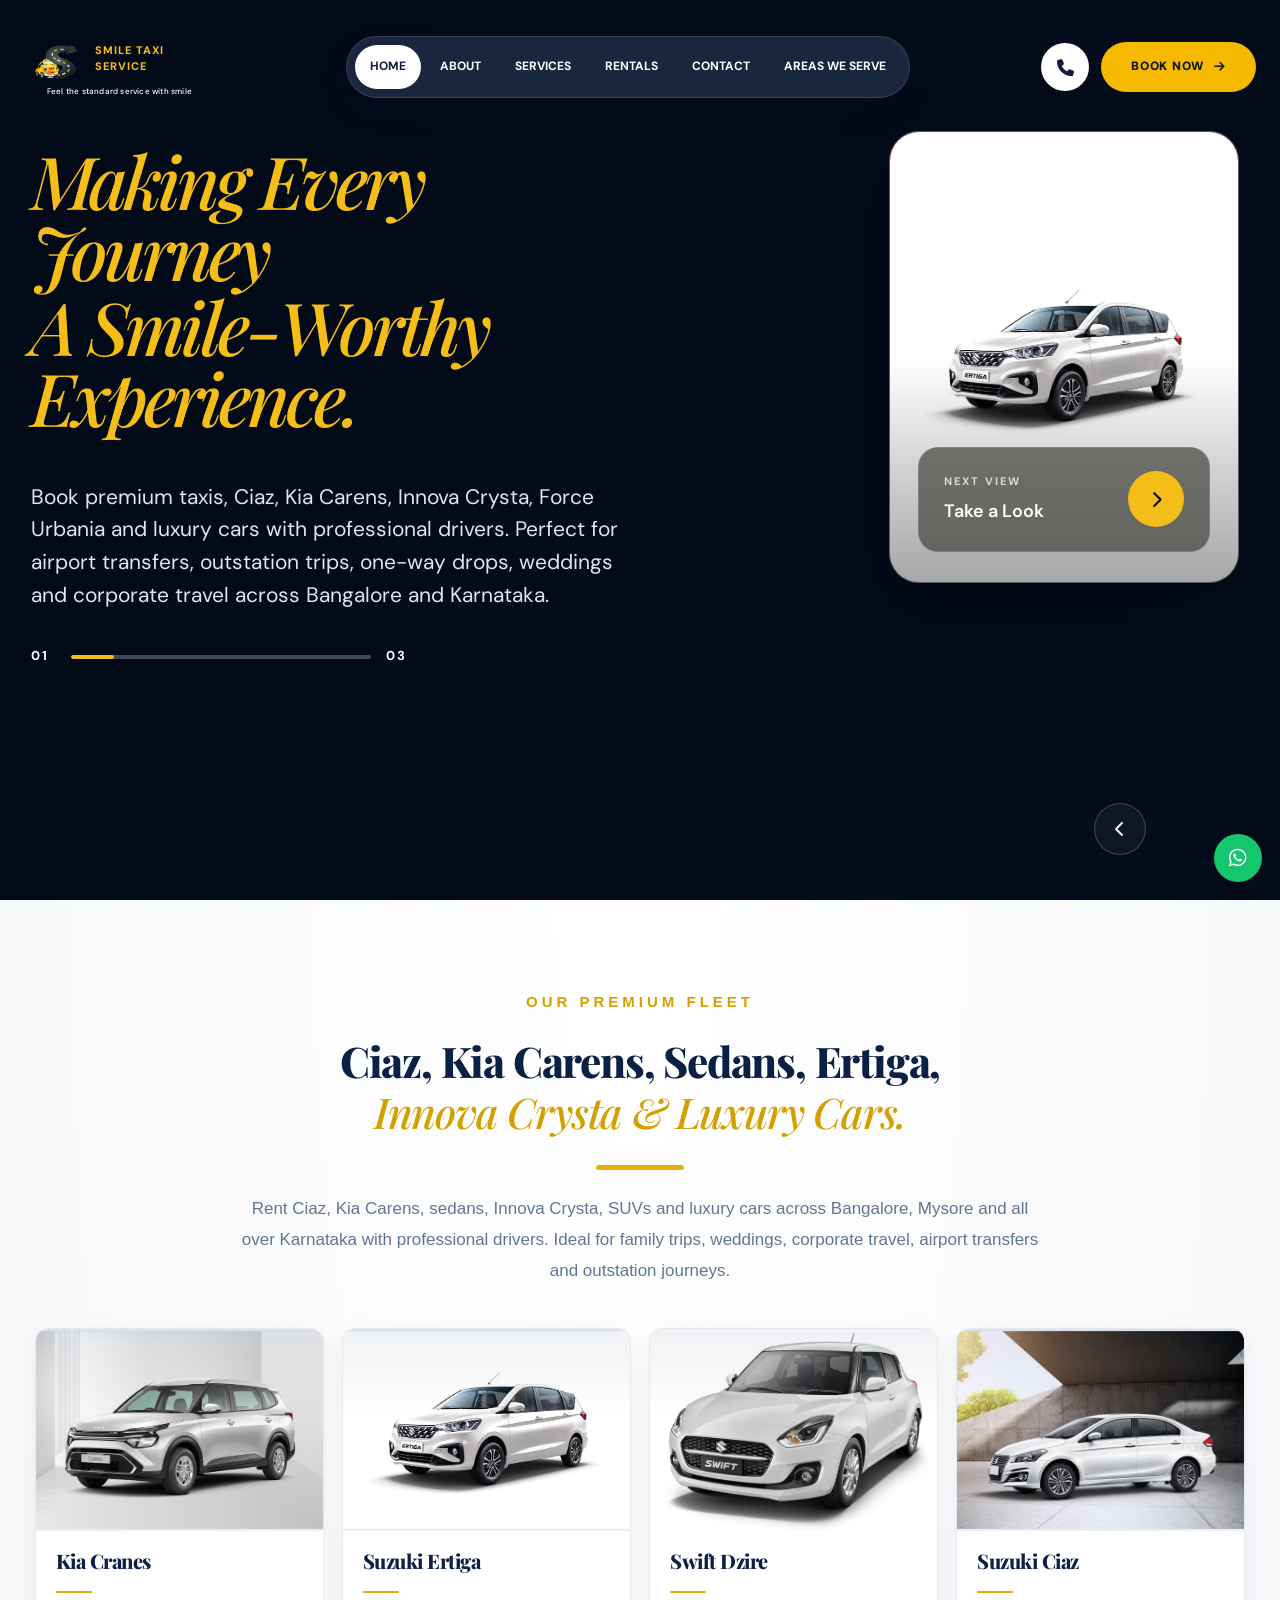
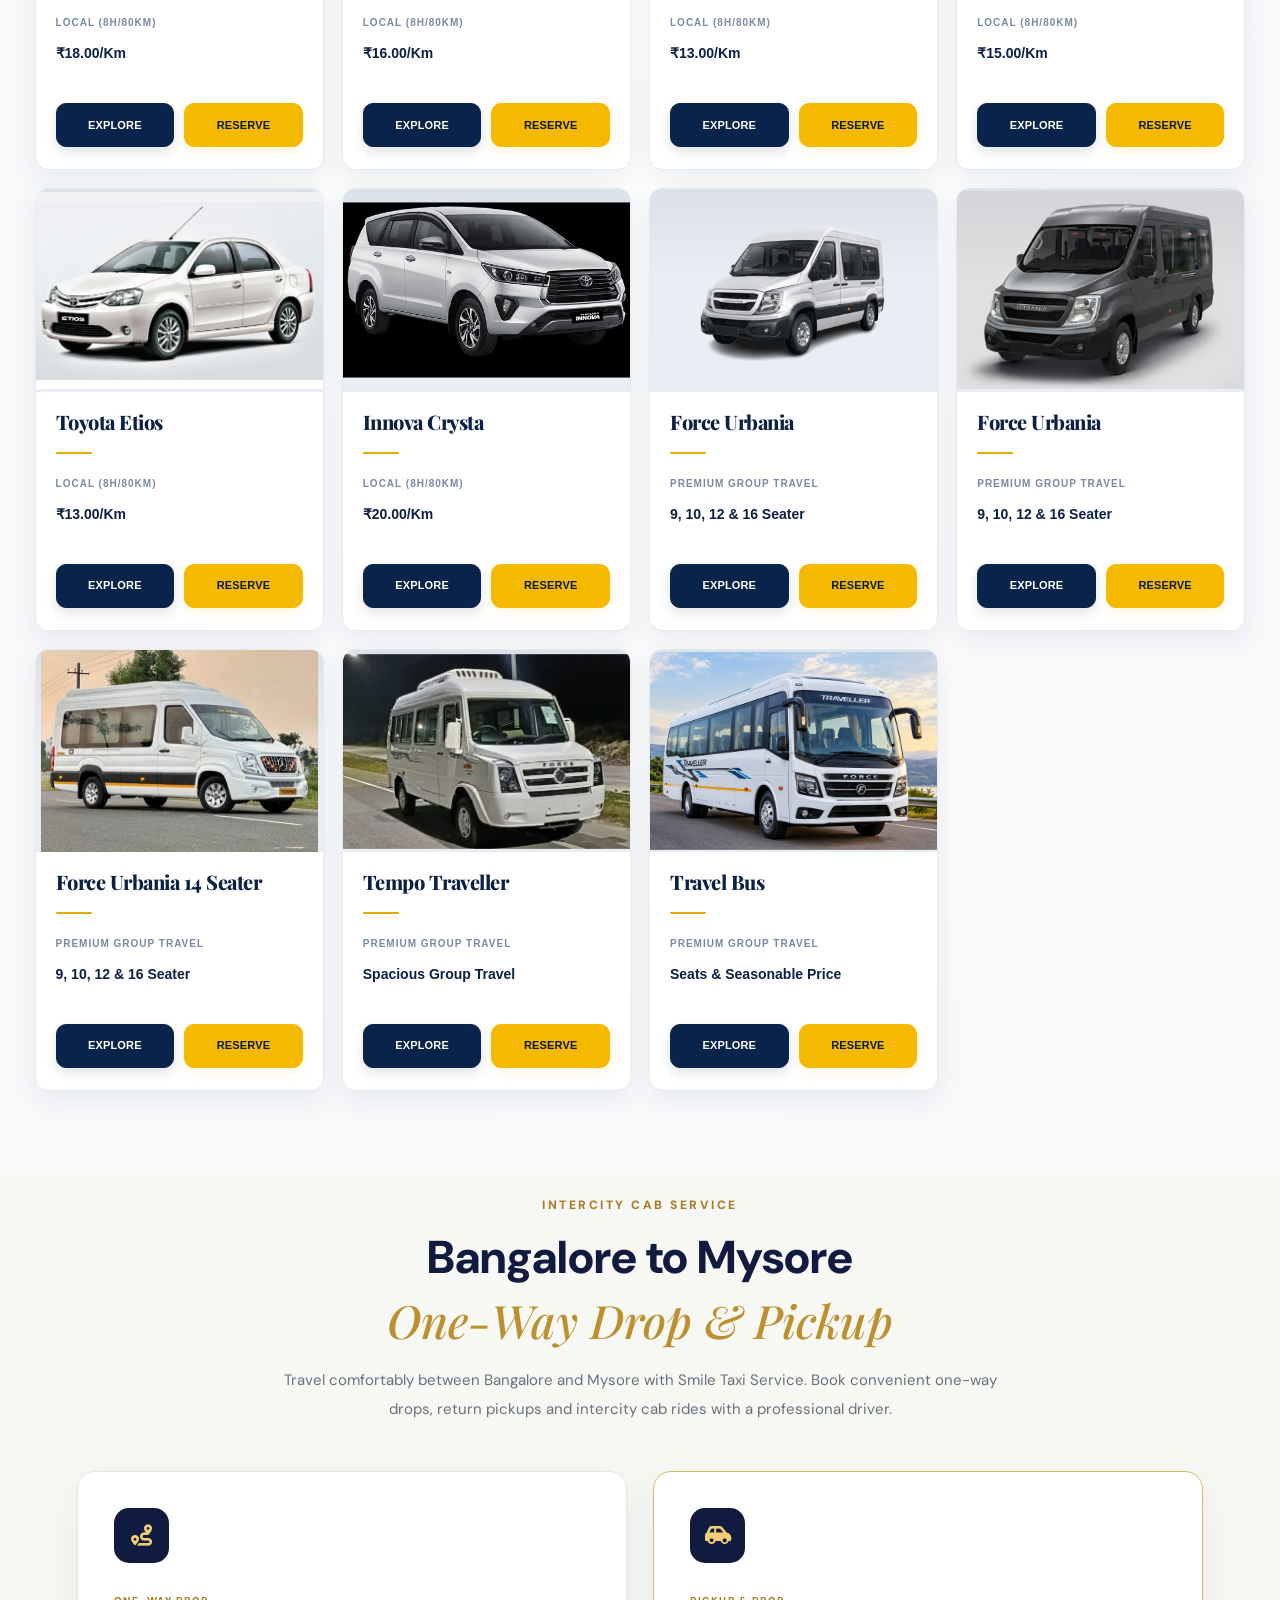
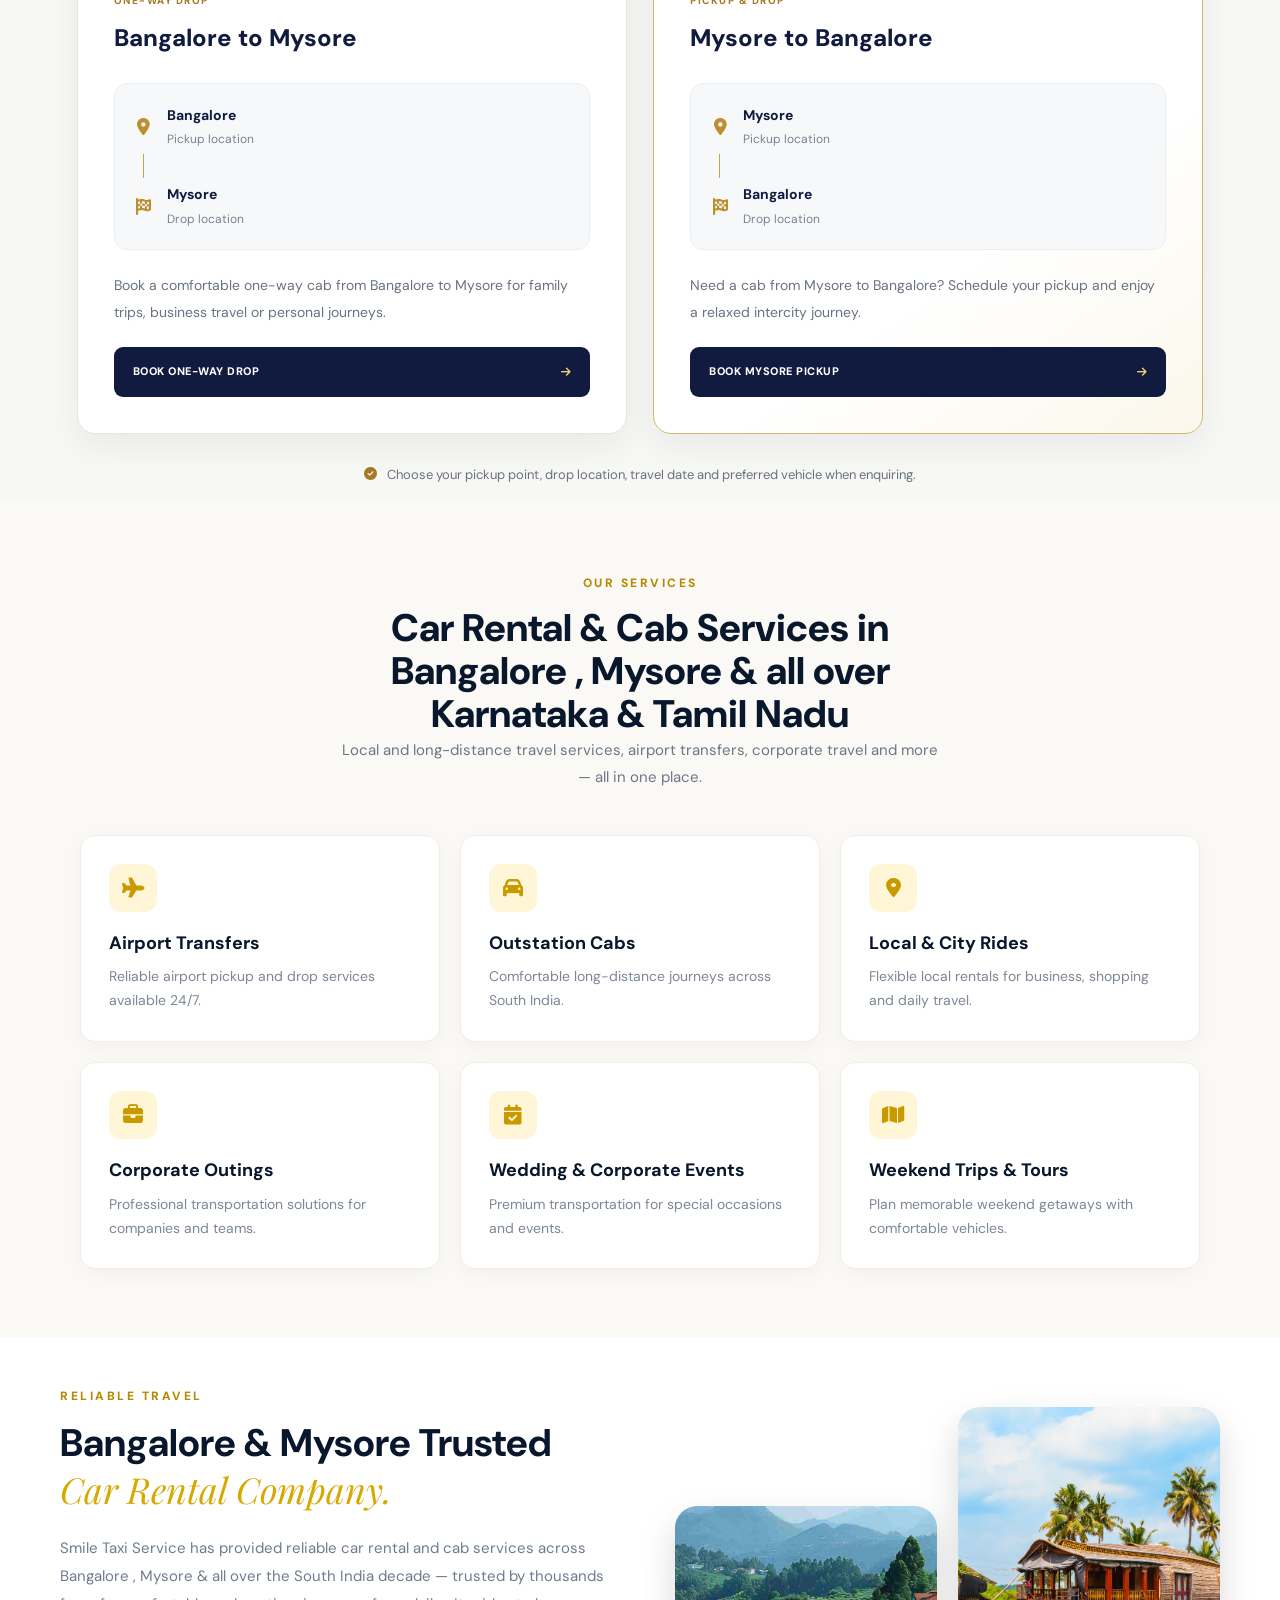
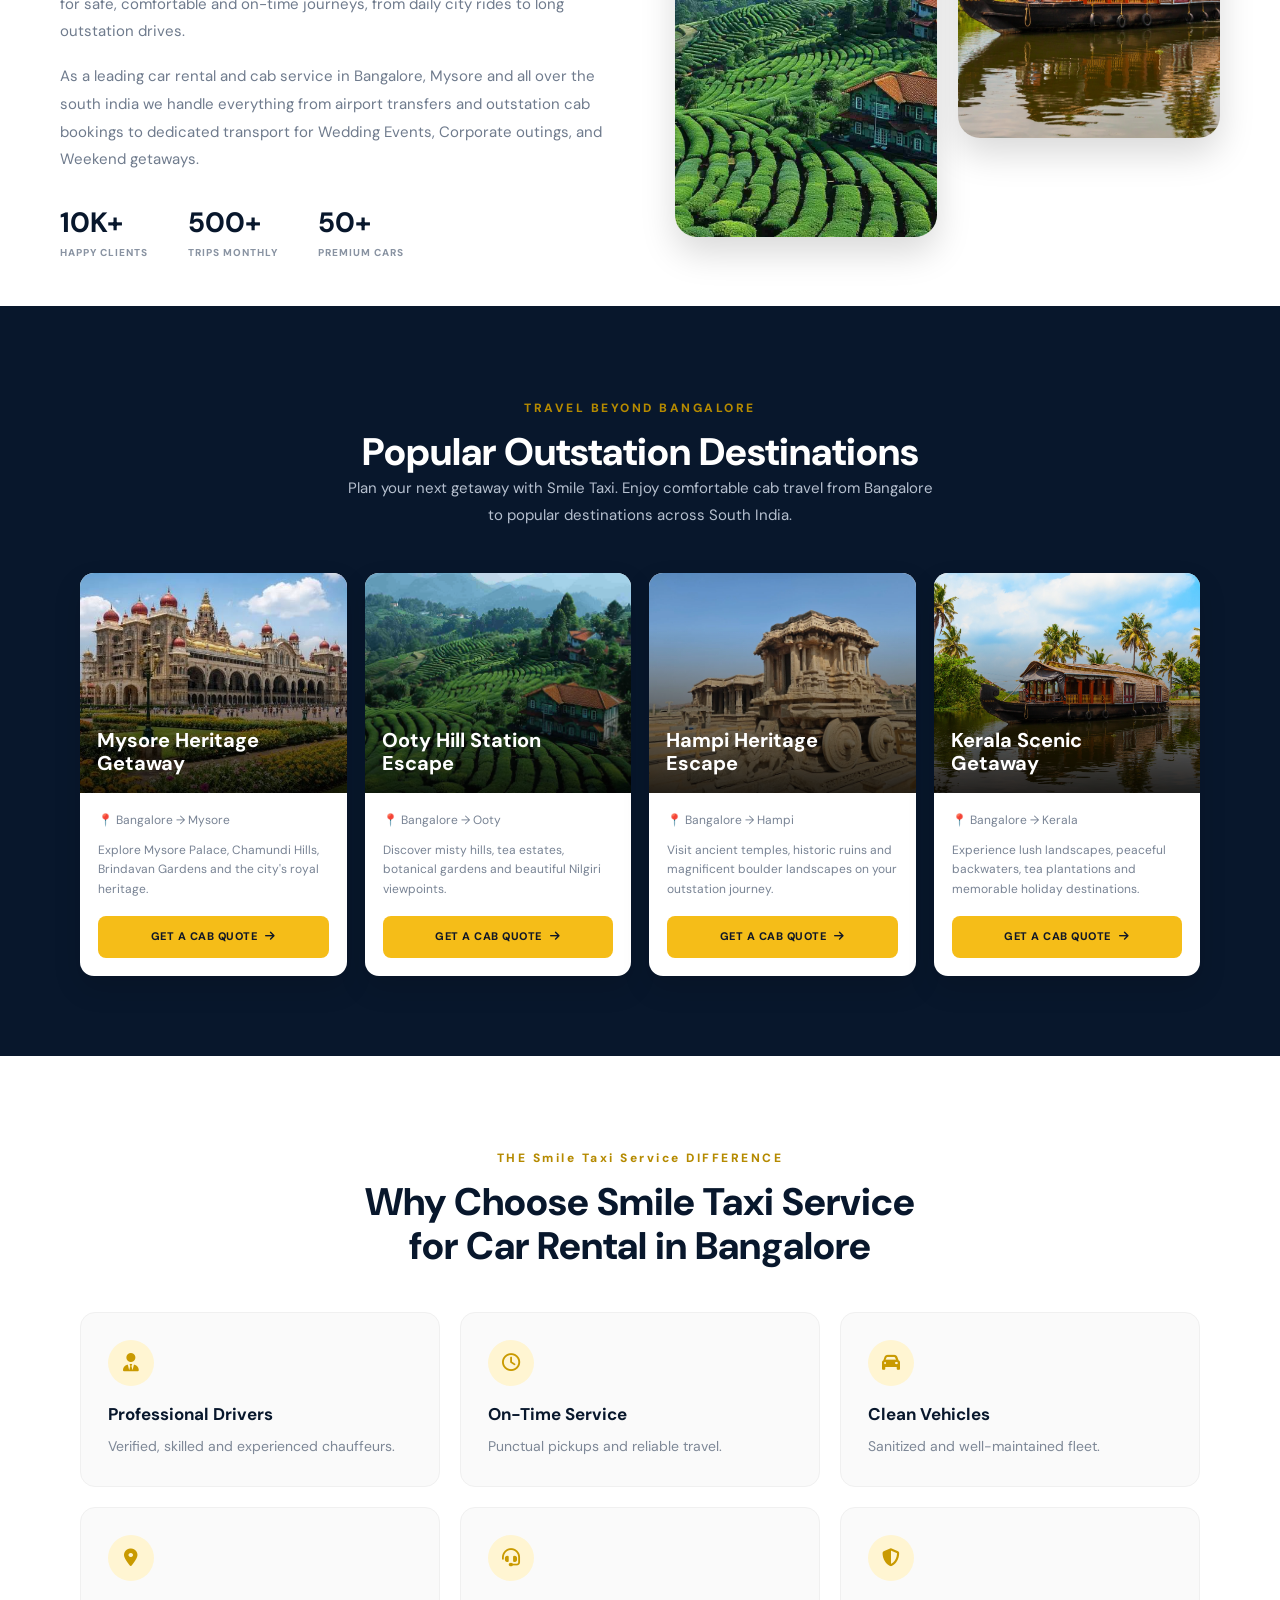
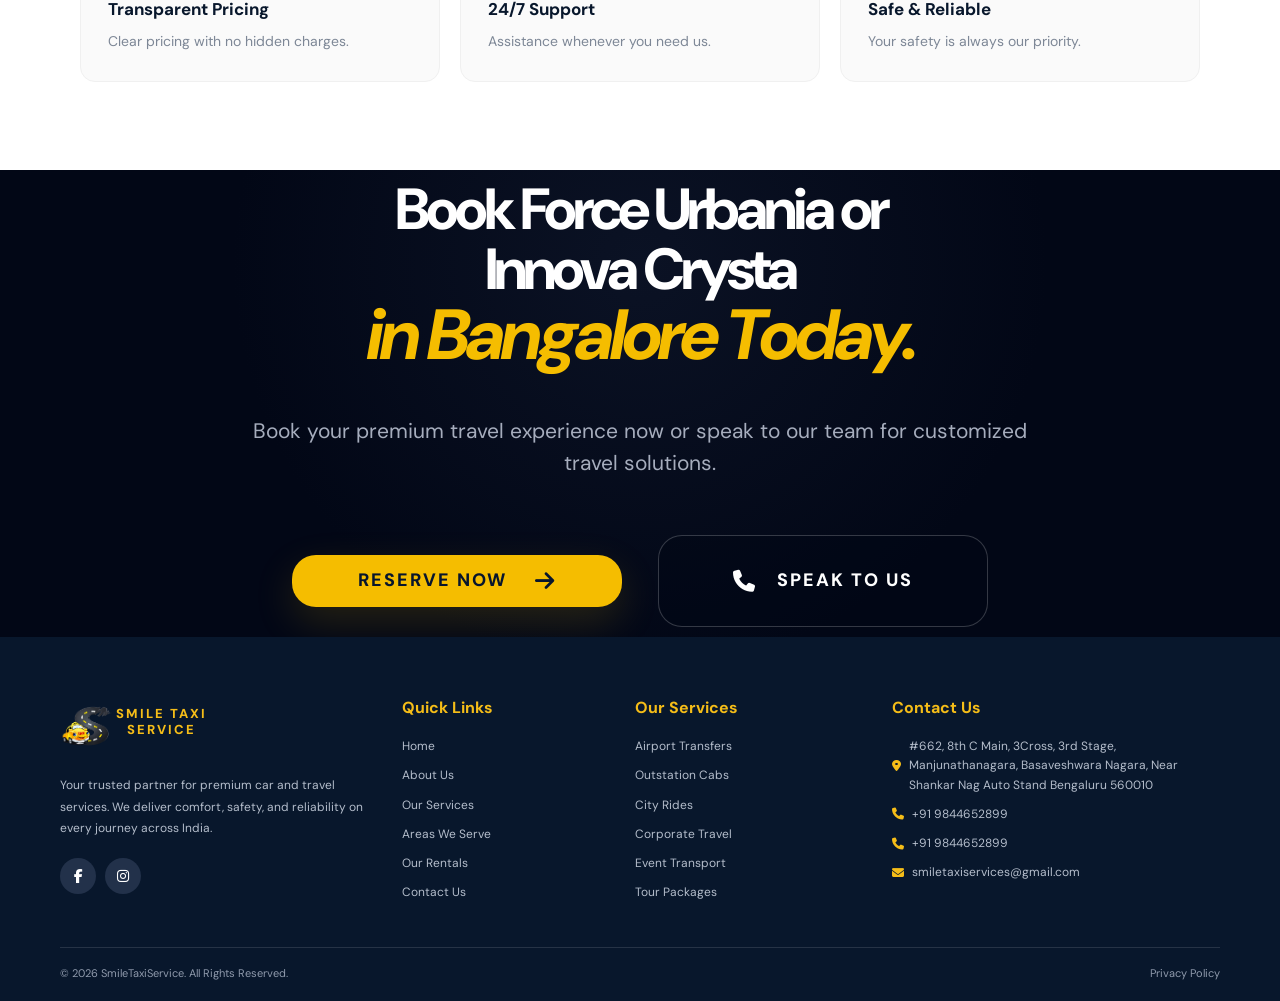
==== index.html @ da71f1cc "updated" ====
<!DOCTYPE html>
<html lang="en">

<head>

    <meta charset="UTF-8">

    <meta name="viewport" content="width=device-width, initial-scale=1.0">

    <title>Smile Taxi Service | Premium Car Rental in Bangalore</title>

    <!-- CSS -->
    <link rel="stylesheet" href="./style.css">
<link rel="stylesheet" href="./header.css">
<link rel="stylesheet" href="./responsive.css">


    <!-- Google Fonts -->
    <link rel="preconnect" href="https://fonts.googleapis.com">
    <link rel="preconnect" href="https://fonts.gstatic.com" crossorigin>

    <link
        href="https://fonts.googleapis.com/css2?family=DM+Sans:wght@400;500;600;700;800&family=Playfair+Display:ital,wght@500;600&display=swap"
        rel="stylesheet">

    <!-- Font Awesome -->
    <link
        rel="stylesheet"
        href="https://cdnjs.cloudflare.com/ajax/libs/font-awesome/6.6.0/css/all.min.css">

</head>


<body>

<div id="siteHeader"></div>

<script src="./header.js"></script>


<!-- ================= HERO ================= -->

<section class="st-hero">
<div class="st-hero-video">

    <!-- Desktop video -->
    <video class="st-video-desktop"
           autoplay muted loop playsinline preload="metadata">
        <source src="assets/video.mp4"
                type="video/mp4">
    </video>

    <!-- Mobile vertical video (9:16) -->
    <video class="st-video-mobile"
           autoplay muted loop playsinline preload="metadata">
        <source src="assets/video1.mp4"
                type="video/mp4">
    </video>

</div>

  <!-- DARK OVERLAY -->
  <div class="st-overlay"></div>


  <!-- HERO TEXT -->
  <div class="st-hero-content">

   <h1 class="st-title">
    Making Every Journey<br>
    <span>A Smile-Worthy Experience.</span>
</h1>

    <p class="st-description">
   Book premium taxis, Ciaz, Kia Carens, Innova Crysta, Force Urbania and luxury cars with professional drivers. Perfect for airport transfers, outstation trips, one-way drops, weddings and corporate travel across Bangalore and Karnataka.
    </p>


    <!-- SLIDE COUNTER -->
    <div class="st-slider-info">

      <span class="st-current">01</span>

      <div class="st-progress">
        <span></span>
      </div>

      <span class="st-total">03</span>

    </div>

  </div>


  <!-- RIGHT PREVIEW CARD -->
 <!-- RIGHT PREVIEW CARD -->
<div class="st-preview">

    <div class="st-preview-image">
        <img
            class="st-preview-img"
            src="assets/images/urbania-16.jpg"
            alt="Smile Taxi">
    </div>

    <div class="st-preview-info">

        <div>
            <small>NEXT VIEW</small>
            <strong>Take a Look</strong>
        </div>

        <button class="st-next" type="button">
            <i class="fa-solid fa-chevron-right"></i>
        </button>

    </div>

</div>

<!-- PREVIOUS BUTTON -->
<button class="st-prev" type="button">
    <i class="fa-solid fa-chevron-left"></i>
</button>



</section>


<section class="fleet-section" id="fleet">


<div class="fleet-heading">

    <span class="fleet-label">OUR PREMIUM FLEET</span>

    <h2>
        Ciaz, Kia Carens, Sedans, Ertiga,
        <br>
        <em>Innova Crysta &amp; Luxury Cars.</em>
    </h2>

    <div class="fleet-line"></div>

    <p>
        Rent Ciaz, Kia Carens, sedans, Innova Crysta, SUVs and
        luxury cars across Bangalore, Mysore and all over Karnataka
        with professional drivers. Ideal for family trips, weddings, 
        corporate travel, airport transfers and outstation journeys.
    </p>

</div>



    <div class="fleet-grid">

        <!-- CARD 1 -->
        <div class="fleet-card">

            <div class="fleet-image">

                <img
                    src="assets/images/KiaCarens.jpg"
                    class="fleet-bg"
                    alt="Urbania 10 Seater">

                <div class="fleet-dark"></div>

            

                <div class="fleet-white-fade"></div>

               

            </div>


            <div class="fleet-content">

                <h3>Kia Cranes</h3>

                <div class="fleet-divider"></div>

                <span class="local-text">
                    LOCAL (8H/80KM)
                </span>

                <strong class="fleet-price">
                    ₹18.00/Km
                </strong>

                <div class="fleet-buttons">

                    <a href="rentals.html" class="explore-btn">
                        EXPLORE
                    </a>

                    <a href="./enquiry.html" class="reserve-btn">
                        RESERVE
                    </a>

                </div>

            </div>

        </div>


        <!-- CARD 2 -->
        <div class="fleet-card">

            <div class="fleet-image">

                <img
                    src="assets/images/suzukiErtiga.jpg"
                    class="fleet-bg"
                    alt="Urbania 10 Seater">

                <div class="fleet-dark"></div>

                

                <div class="fleet-white-fade"></div>

               

            </div>

            


            <div class="fleet-content">

                <h3>Suzuki Ertiga</h3>

                <div class="fleet-divider"></div>

                <span class="local-text">
                    LOCAL (8H/80KM)
                </span>

                <strong class="fleet-price">
                    ₹16.00/Km
                </strong>

                <div class="fleet-buttons">

                    <a href="rentals.html" class="explore-btn">
                        EXPLORE
                    </a>

                    <a href="./enquiry.html" class="reserve-btn">
                        RESERVE
                    </a>

                </div>

            </div>

        </div>


        <!-- CARD 3 -->
        <div class="fleet-card">

            <div class="fleet-image">

                <img
                    src="assets/images/swift-dzire.jpg"
                    class="fleet-bg"
                    alt="Urbania 12 Seater">

                <div class="fleet-dark"></div>


                <div class="fleet-white-fade"></div>

              

            </div>


            <div class="fleet-content">

                <h3>Swift Dzire</h3>

                <div class="fleet-divider"></div>

                <span class="local-text">
                    LOCAL (8H/80KM)
                </span>

                <strong class="fleet-price">
                    ₹13.00/Km
                </strong>

                <div class="fleet-buttons">

                    <a href="rentals.html" class="explore-btn">
                        EXPLORE
                    </a>

                    <a href="./enquiry.html" class="reserve-btn">
                        RESERVE
                    </a>

                </div>

            </div>

        </div>

 <!-- CARD 2 -->
        <div class="fleet-card">

            <div class="fleet-image">

                <img
                    src="assets/images/Suzukiciaz.jpg"
                    class="fleet-bg"
                    alt="Urbania 10 Seater">

                <div class="fleet-dark"></div>

                <div class="fleet-white-fade"></div>

               

            </div>


            <div class="fleet-content">

                <h3>Suzuki Ciaz</h3>

                <div class="fleet-divider"></div>

                <span class="local-text">
                    LOCAL (8H/80KM)
                </span>

                <strong class="fleet-price">
                    ₹15.00/Km
                </strong>

                <div class="fleet-buttons">

                    <a href="rentals.html" class="explore-btn">
                        EXPLORE
                    </a>

                    <a href="./enquiry.html" class="reserve-btn">
                        RESERVE
                    </a>

                </div>

            </div>

        </div>

         <!-- CARD 2 -->
        <div class="fleet-card">

            <div class="fleet-image">

                <img
                    src="assets/images/Toyota-Etios.jpg"
                    class="fleet-bg"
                    alt="Urbania 10 Seater">

                <div class="fleet-dark"></div>

                <div class="fleet-white-fade"></div>

                

            </div>


            <div class="fleet-content">

                <h3>Toyota Etios</h3>

                <div class="fleet-divider"></div>

                <span class="local-text">
                    LOCAL (8H/80KM)
                </span>

                <strong class="fleet-price">
                    ₹13.00/Km
                </strong>

                <div class="fleet-buttons">

                    <a href="rentals.html" class="explore-btn">
                        EXPLORE
                    </a>

                    <a href="./enquiry.html" class="reserve-btn">
                        RESERVE
                    </a>

                </div>

            </div>

        </div>

         <!-- CARD 2 -->
        <div class="fleet-card">

            <div class="fleet-image">

                <img
                    src="assets/images/InnovaCrysta.jpg"
                    class="fleet-bg"
                    alt="Urbania 10 Seater">

                <div class="fleet-dark"></div>

                <div class="fleet-white-fade"></div>

               

            </div>


            <div class="fleet-content">

                <h3>Innova Crysta</h3>

                <div class="fleet-divider"></div>

                <span class="local-text">
                    LOCAL (8H/80KM)
                </span>

                <strong class="fleet-price">
                    ₹20.00/Km
                </strong>

                <div class="fleet-buttons">

                    <a href="rentals.html" class="explore-btn">
                        EXPLORE
                    </a>

                    <a href="./enquiry.html" class="reserve-btn">
                        RESERVE
                    </a>

                </div>

            </div>

        </div>

        
<!-- FORCE URBANIA -->
<div class="fleet-card">
    <div class="fleet-image">
        <img
            src="assets/images/Urbania.jpg"
            class="fleet-bg"
            alt="Force Urbania premium passenger van">

        <div class="fleet-dark"></div>
        <div class="fleet-white-fade"></div>
    </div>

    <div class="fleet-content">
        <h3>Force Urbania</h3>

        <div class="fleet-divider"></div>

        <span class="local-text">
            PREMIUM GROUP TRAVEL
        </span>

        <strong class="fleet-price">
            9, 10, 12 &amp; 16 Seater
        </strong>

        <div class="fleet-buttons">
            <a href="rentals.html" class="explore-btn">
                EXPLORE
            </a>

            <a href="./enquiry.html" class="reserve-btn">
                RESERVE
            </a>
        </div>
    </div>
</div>

    
<!-- FORCE URBANIA -->
<div class="fleet-card">
    <div class="fleet-image">
        <img
            src="assets/images/urbania1.jpg"
            class="fleet-bg"
            alt="Force Urbania premium passenger van">

        <div class="fleet-dark"></div>
        <div class="fleet-white-fade"></div>
    </div>

    <div class="fleet-content">
        <h3>Force Urbania</h3>

        <div class="fleet-divider"></div>

        <span class="local-text">
            PREMIUM GROUP TRAVEL
        </span>

        <strong class="fleet-price">
            9, 10, 12 &amp; 16 Seater
        </strong>

        <div class="fleet-buttons">
            <a href="rentals.html" class="explore-btn">
                EXPLORE
            </a>

            <a href="./enquiry.html" class="reserve-btn">
                RESERVE
            </a>
        </div>
    </div>
</div>

    
<!-- FORCE URBANIA -->
<div class="fleet-card">
    <div class="fleet-image">
        <img
            src="assets/images/urbania2.jpeg"
            class="fleet-bg"
            alt="Force Urbania premium passenger van">

        <div class="fleet-dark"></div>
        <div class="fleet-white-fade"></div>
    </div>

    <div class="fleet-content">
        <h3>Force Urbania 14 Seater</h3>

        <div class="fleet-divider"></div>

        <span class="local-text">
            PREMIUM GROUP TRAVEL
        </span>

        <strong class="fleet-price">
            9, 10, 12 &amp; 16 Seater
        </strong>

        <div class="fleet-buttons">
            <a href="rentals.html" class="explore-btn">
                EXPLORE
            </a>

            <a href="./enquiry.html" class="reserve-btn">
                RESERVE
            </a>
        </div>
    </div>
</div>

<!-- TEMPO TRAVELLER / TRAVELLER BUS -->
<div class="fleet-card">
    <div class="fleet-image">
        <img
            src="assets/images/tempo.png"
            class="fleet-bg"
            alt="Tempo Traveller rental for group trips">

        <div class="fleet-dark"></div>
        <div class="fleet-white-fade"></div>
    </div>

    <div class="fleet-content">
        <h3>Tempo Traveller</h3>

        <div class="fleet-divider"></div>

        <span class="local-text">
            PREMIUM GROUP TRAVEL
        </span>

        <strong class="fleet-price">
            Spacious Group Travel
        </strong>

        <div class="fleet-buttons">
            <a href="rentals.html" class="explore-btn">
                EXPLORE
            </a>

            <a href="./enquiry.html" class="reserve-btn">
                RESERVE
            </a>
        </div>
    </div>
</div>


<!-- TRAVEL BUS -->
<div class="fleet-card">

    <div class="fleet-image">

        <img
            src="assets/images/bus.png"
            class="fleet-bg"
            alt="Travel bus rental for group tours and outstation trips">

        <div class="fleet-dark"></div>

        <div class="fleet-white-fade"></div>

    </div>

    <div class="fleet-content">

        <h3>Travel Bus</h3>

        <div class="fleet-divider"></div>

        <span class="local-text">
            PREMIUM GROUP TRAVEL
        </span>

        <strong class="fleet-price">
            Seats & Seasonable Price
        </strong>

        <div class="fleet-buttons">

            <a href="rentals.html" class="explore-btn">
                EXPLORE
            </a>

            <a href="./enquiry.html" class="reserve-btn">
                RESERVE
            </a>

        </div>

    </div>

</div>



    </div>

</section>



<!-- ===============================
 BANGALORE - MYSORE ONE WAY CABS
================================ -->

<section class="mysore-route-section">

    <div class="mysore-route-container">

        <div class="mysore-route-heading">
            <span class="mysore-eyebrow">
                INTERCITY CAB SERVICE
            </span>

            <h2>
                Bangalore to Mysore
                <em>One-Way Drop & Pickup</em>
            </h2>

            <p>
                Travel comfortably between Bangalore and Mysore
                with Smile Taxi Service. Book convenient one-way
                drops, return pickups and intercity cab rides
                with a professional driver.
            </p>
        </div>

        <div class="mysore-route-grid">

            <!-- BANGALORE TO MYSORE -->
            <article class="mysore-route-card">

                <div class="mysore-route-icon">
                    <i class="fa-solid fa-route"></i>
                </div>

                <span class="mysore-route-tag">
                    ONE-WAY DROP
                </span>

                <h3>Bangalore to Mysore</h3>

                <div class="mysore-route-path">
                    <div>
                        <i class="fa-solid fa-location-dot"></i>
                        <span>
                            <strong>Bangalore</strong>
                            <small>Pickup location</small>
                        </span>
                    </div>

                    <span class="mysore-route-line"></span>

                    <div>
                        <i class="fa-solid fa-flag-checkered"></i>
                        <span>
                            <strong>Mysore</strong>
                            <small>Drop location</small>
                        </span>
                    </div>
                </div>

                <p>
                    Book a comfortable one-way cab from Bangalore
                    to Mysore for family trips, business travel
                    or personal journeys.
                </p>

                <a href="./enquiry.html?route=bangalore-to-mysore"
                   class="mysore-route-btn">
                    BOOK ONE-WAY DROP
                    <i class="fa-solid fa-arrow-right"></i>
                </a>

            </article>


            <!-- MYSORE TO BANGALORE -->
            <article class="mysore-route-card featured">

                <div class="mysore-route-icon">
                    <i class="fa-solid fa-car-side"></i>
                </div>

                <span class="mysore-route-tag">
                    PICKUP & DROP
                </span>

                <h3>Mysore to Bangalore</h3>

                <div class="mysore-route-path">
                    <div>
                        <i class="fa-solid fa-location-dot"></i>
                        <span>
                            <strong>Mysore</strong>
                            <small>Pickup location</small>
                        </span>
                    </div>

                    <span class="mysore-route-line"></span>

                    <div>
                        <i class="fa-solid fa-flag-checkered"></i>
                        <span>
                            <strong>Bangalore</strong>
                            <small>Drop location</small>
                        </span>
                    </div>
                </div>

                <p>
                    Need a cab from Mysore to Bangalore?
                    Schedule your pickup and enjoy a relaxed
                    intercity journey.
                </p>

                <a href="./enquiry.html?route=mysore-to-bangalore"
                   class="mysore-route-btn">
                    BOOK MYSORE PICKUP
                    <i class="fa-solid fa-arrow-right"></i>
                </a>

            </article>

        </div>

        <div class="mysore-route-note">
            <i class="fa-solid fa-circle-check"></i>
            <span>
                Choose your pickup point, drop location,
                travel date and preferred vehicle when enquiring.
            </span>
        </div>

    </div>

</section>



<!-- =========================================================
     5. SERVICES
========================================================= -->

<section class="services section">


    <!-- SERVICES TITLE -->

    <div class="section-head">

        <span>
            OUR SERVICES
        </span>


        <h2>
            Car Rental &amp; Cab Services in<br>
            Bangalore , Mysore & all over Karnataka & Tamil Nadu 
        </h2>


        <p>
            Local and long-distance travel services,
            airport transfers, corporate travel and more —
            all in one place.
        </p>

    </div>



    <!-- SERVICE CARDS -->

    <div class="service-grid">


        <!-- SERVICE 1 -->

        <article>

            <i class="fa-solid fa-plane"></i>

            <h3>
                Airport Transfers
            </h3>

            <p>
                Reliable airport pickup and drop
                services available 24/7.
            </p>

        </article>



        <!-- SERVICE 2 -->

        <article>

            <i class="fa-solid fa-car"></i>

            <h3>
                Outstation Cabs
            </h3>

            <p>
                Comfortable long-distance journeys
                across South India.
            </p>

        </article>



        <!-- SERVICE 3 -->

        <article>

            <i class="fa-solid fa-location-dot"></i>

            <h3>
                Local &amp; City Rides
            </h3>

            <p>
                Flexible local rentals for business,
                shopping and daily travel.
            </p>

        </article>



        <!-- SERVICE 4 -->

        <article>

            <i class="fa-solid fa-briefcase"></i>

            <h3>
                Corporate Outings
            </h3>

            <p>
                Professional transportation solutions
                for companies and teams.
            </p>

        </article>



        <!-- SERVICE 5 -->

        <article>

            <i class="fa-solid fa-calendar-check"></i>

            <h3>
                Wedding &amp; Corporate Events
            </h3>

            <p>
                Premium transportation for special
                occasions and events.
            </p>

        </article>



        <!-- SERVICE 6 -->

        <article>

            <i class="fa-solid fa-map"></i>

            <h3>
                Weekend Trips &amp; Tours
            </h3>

            <p>
                Plan memorable weekend getaways
                with comfortable vehicles.
            </p>

        </article>

    </div>

</section>




<!-- =========================================================
     4. ABOUT Smile Taxi 
========================================================= -->

<section class="about section">


    <!-- ABOUT CONTENT -->

    <div class="about-copy">

        <span>
            RELIABLE TRAVEL
        </span>


        <h2>

            Bangalore & Mysore Trusted<br>

            <em>
                Car Rental Company.
            </em>

        </h2>


        <p>
            Smile Taxi Service has provided reliable car rental
            and cab services across Bangalore , Mysore & all over the South India 
            decade — trusted by thousands for safe, comfortable
            and on-time journeys, from daily city rides to long
            outstation drives.
        </p>


        <p>
            As a leading car rental and cab service in Bangalore, Mysore and all over the south india 
            we handle everything from airport transfers and
            outstation cab bookings to dedicated transport for
            Wedding Events, Corporate outings, and Weekend
            getaways.
        </p>



        <!-- STATISTICS -->

        <div class="stats">


            <div>

                <b>
                    10K+
                </b>

                <small>
                    HAPPY CLIENTS
                </small>

            </div>


            <div>

                <b>
                    500+
                </b>

                <small>
                    TRIPS MONTHLY
                </small>

            </div>


            <div>

                <b>
                    50+
                </b>

                <small>
                    PREMIUM CARS
                </small>

            </div>


        </div>

    </div>



    <!-- ABOUT IMAGES -->

    <div class="about-pics">

        <img
            class="pic-one"
            src="assets/images/ooty.jpg"
            alt="Ooty">


        <img
            class="pic-two"
            src="assets/images/kerala.jpg"
            alt="Kerala">

    </div>


    
</section>


<!-- =========================================================
     6. POPULAR OUTSTATION DESTINATIONS
========================================================= -->

<section class="tours section">

    <!-- SECTION TITLE -->

    <div class="section-head dark">

        <span>
            TRAVEL BEYOND BANGALORE
        </span>

        <h2>
            Popular Outstation Destinations
        </h2>

        <p>
            Plan your next getaway with Smile Taxi.
            Enjoy comfortable cab travel from Bangalore
            to popular destinations across South India.
        </p>

    </div>

    <!-- DESTINATION CARDS -->

    <div class="tour-grid">

        <!-- MYSORE -->

        <article class="tour-card">

            <div class="tour-image">

                <img
                    src="assets/images/mysore.jpg"
                    alt="Mysore Palace and heritage attractions">

                <h3>
                    Mysore Heritage<br>
                    Getaway
                </h3>

            </div>

            <div class="tour-body">

                <p>
                    📍 Bangalore → Mysore
                </p>

                <p>
                    Explore Mysore Palace, Chamundi Hills,
                    Brindavan Gardens and the city's
                    royal heritage.
                </p>

                <a href="./enquiry.html">
                    GET A CAB QUOTE
                    <i class="fa-solid fa-arrow-right"></i>
                </a>

            </div>

        </article>

        <!-- OOTY -->

        <article class="tour-card">

            <div class="tour-image">

                <img
                    src="assets/images/ooty.jpg"
                    alt="Ooty hill station and scenic mountains">

                <h3>
                    Ooty Hill Station<br>
                    Escape
                </h3>

            </div>

            <div class="tour-body">

                <p>
                    📍 Bangalore → Ooty
                </p>

                <p>
                    Discover misty hills, tea estates,
                    botanical gardens and beautiful
                    Nilgiri viewpoints.
                </p>

                <a href="./enquiry.html">
                    GET A CAB QUOTE
                    <i class="fa-solid fa-arrow-right"></i>
                </a>

            </div>

        </article>

        <!-- HAMPI -->

        <article class="tour-card">

            <div class="tour-image">

                <img
                    src="assets/images/hampi.jpg"
                    alt="Hampi ancient temples and stone ruins">

                <h3>
                    Hampi Heritage<br>
                    Escape
                </h3>

            </div>

            <div class="tour-body">

                <p>
                    📍 Bangalore → Hampi
                </p>

                <p>
                    Visit ancient temples, historic ruins
                    and magnificent boulder landscapes
                    on your outstation journey.
                </p>

                <a href="./enquiry.html">
                    GET A CAB QUOTE
                    <i class="fa-solid fa-arrow-right"></i>
                </a>

            </div>

        </article>

        <!-- KERALA -->

        <article class="tour-card">

            <div class="tour-image">

                <img
                    src="assets/images/kerala.jpg"
                    alt="Kerala backwaters and lush green scenery">

                <h3>
                    Kerala Scenic<br>
                    Getaway
                </h3>

            </div>

            <div class="tour-body">

                <p>
                    📍 Bangalore → Kerala
                </p>

                <p>
                    Experience lush landscapes, peaceful
                    backwaters, tea plantations and
                    memorable holiday destinations.
                </p>

                <a href="./enquiry.html">
                    GET A CAB QUOTE
                    <i class="fa-solid fa-arrow-right"></i>
                </a>

            </div>

        </article>

    </div>

    
</section>


<!-- =========================================================
     7. WHY CHOOSE US
========================================================= -->

<section class="why section">


    <!-- TITLE -->

    <div class="section-head">

        <span>
            THE Smile Taxi Service DIFFERENCE
        </span>


        <h2>
            Why Choose Smile Taxi Service<br>
            for Car Rental in Bangalore
        </h2>

    </div>



    <!-- WHY CARDS -->

    <div class="why-grid">


        <!-- 1 -->

        <article>

            <i class="fa-solid fa-user-tie"></i>

            <h3>
                Professional Drivers
            </h3>

            <p>
                Verified, skilled and experienced
                chauffeurs.
            </p>

        </article>



        <!-- 2 -->

        <article>

            <i class="fa-regular fa-clock"></i>

            <h3>
                On-Time Service
            </h3>

            <p>
                Punctual pickups and reliable travel.
            </p>

        </article>



        <!-- 3 -->

        <article>

            <i class="fa-solid fa-car"></i>

            <h3>
                Clean Vehicles
            </h3>

            <p>
                Sanitized and well-maintained fleet.
            </p>

        </article>



        <!-- 4 -->

        <article>

            <i class="fa-solid fa-location-dot"></i>

            <h3>
                Transparent Pricing
            </h3>

            <p>
                Clear pricing with no hidden charges.
            </p>

        </article>



        <!-- 5 -->

        <article>

            <i class="fa-solid fa-headset"></i>

            <h3>
                24/7 Support
            </h3>

            <p>
                Assistance whenever you need us.
            </p>

        </article>



        <!-- 6 -->

        <article>

            <i class="fa-solid fa-shield-halved"></i>

            <h3>
                Safe &amp; Reliable
            </h3>

            <p>
                Your safety is always our priority.
            </p>

        </article>

    </div>

</section>



<!-- =========================================================
     8. BOOKING CTA
========================================================= -->
<!-- CTA SECTION -->
<section class="st-cta">

    <div class="st-cta-inner">

        <h2>
            Book Force Urbania or<br>
            Innova Crysta<br>
            <span>in Bangalore Today.</span>
        </h2>

        <p>
            Book your premium travel experience now or speak to our
            team for customized travel solutions.
        </p>

        <div class="st-cta-buttons">

            <a href="./enquiry.html" class="st-cta-primary">
                <span>RESERVE NOW</span>
                <i class="fa-solid fa-arrow-right"></i>
            </a>

            <a href="tel:+919019993283" class="st-cta-secondary">
                <i class="fa-solid fa-phone"></i>
                <span>SPEAK TO US</span>
            </a>

        </div>

    </div>

</section>



<!-- =========================================================
     9. FOOTER
========================================================= -->

<footer class="footer">


    <div class="footer-grid">


        <!-- FOOTER BRAND -->

        <div>

            <div class="footer-logo">

             
    <a href="./index.html" class="st-logo">
      <img src="../assets/images/taxi.png" alt="Smile Taxi">
      <span class="st-logo-text">
        SMILE TAXI<br>
        SERVICE
      </span>
    </a>

            </div>


            <p>
                Your trusted partner for premium car
                and travel services. We deliver comfort,
                safety, and reliability on every journey
                across India.
            </p>


            <div class="social">

                <a href="#">

                    <i class="fa-brands fa-facebook-f"></i>

                </a>


                <a href="#">

                    <i class="fa-brands fa-instagram"></i>

                </a>

            </div>

        </div>



        <!-- QUICK LINKS -->

        <div>

            <h3>
                Quick Links
            </h3>

 <a href="index.html">
                Home
            </a>
           
            <a href="pages/about.html">
                About Us
            </a>

            <a href="pages/services.html">
                Our Services
            </a>

            <a href="areas.html">
                Areas We Serve
            </a>

            <a href="rentals.html">
                Our Rentals
            </a>

            <a href="contact.html">
                Contact Us
            </a>

        </div>



        <!-- SERVICES -->

        <div>

            <h3>
                Our Services
            </h3>


            <a href="./pages/services.html">
                Airport Transfers
            </a>

            <a href="./pages/services.html">
                Outstation Cabs
            </a>

            <a href="./pages/services.html">
                City Rides
            </a>

            <a href="./pages/services.html">
                Corporate Travel
            </a>

            <a href="./pages/services.html">
                Event Transport
            </a>

           <a href="./pages/services.html">
                Tour Packages
            </a>

        </div>



        <!-- CONTACT -->

        <div class="contact">

            <h3>
                Contact Us
            </h3>


           
            <a href="tel:+91">

               <i class="fa-solid fa-location-dot"></i>

                  #662, 8th C Main, 3Cross, 3rd Stage, Manjunathanagara,
Basaveshwara Nagara,
Near Shankar Nag Auto Stand
Bengaluru 560010

            </a>


            <a href="tel:+91">

                <i class="fa-solid fa-phone"></i>

                +91 9844652899

            </a>


            <a href="tel:+919916777769">

                <i class="fa-solid fa-phone"></i>

                +91 9844652899


            </a>


            <a href="mailto:smiletaxiservices@gmail.com">

                <i class="fa-solid fa-envelope"></i>

                smiletaxiservices@gmail.com

            </a>

        </div>

    </div>



    <!-- FOOTER BOTTOM -->

    <div class="footer-bottom">

        <span>
            © 2026 SmileTaxiService.
            All Rights Reserved.
        </span>


        <span>
            Privacy Policy
        </span>

    </div>

</footer>



<!-- =========================================================
     10. FLOATING PHONE + WHATSAPP
========================================================= -->

<div class="floating">


    <a
        class="whatsapp"
        href="https://wa.me/919008644559"
        aria-label="WhatsApp">

        <i class="fa-brands fa-whatsapp"></i>

    </a>

</div>


<script>
document.addEventListener("DOMContentLoaded", function () {

    const slides = document.querySelectorAll(".st-slide");
    const previewImg = document.querySelector(".st-preview-img");

    const nextButton = document.querySelector(".st-next");
    const prevButton = document.querySelector(".st-prev");

    const currentNumber = document.querySelector(".st-current");
    const progressBar = document.querySelector(".st-progress span");

    let current = 0;

    const slideData = [

        {
            background: "assets/images/hero-car.jpg",
            preview: "assets/images/suzukiErtiga.jpg"
        },

        {
            background: "assets/images/urbania-12.jpg",
            preview: "assets/images/swift-dzire.jpg"
        },

        {
            background: "assets/images/urbania-16.jpg",
            preview: "assets/images/SuzukiCiaz.jpg"
        },

        {
            background: "assets/images/urbania-12.jpg",
            preview: "assets/images/KiaCarens.jpg"
        },

        {
            background: "assets/images/urbania-12.jpg",
            preview: "assets/images/InnovaCrysta.jpg"
        },

        {
            background: "assets/images/urbania-12.jpg",
            preview: "assets/images/Toyota-Etios.jpg"
        },

        {
            background: "assets/images/urbania-12.jpg",
            preview: "assets/images/sedan.png"
        },

    ];


    function changeSlide(index) {

        current =
            (index + slideData.length) %
            slideData.length;


        /* BACKGROUND */

        slides.forEach(function (slide, i) {

            slide.classList.toggle(
                "active",
                i === current
            );

        });


      
/* CARD IMAGE */

previewImg.style.opacity = "0";
previewImg.style.transform = "scale(1)";

setTimeout(function () {
    previewImg.src = slideData[current].preview;
    previewImg.style.opacity = "1";
    previewImg.style.transform = "scale(1)";
}, 300);



        /* COUNTER */

        currentNumber.textContent =
            String(current + 1).padStart(2, "0");


        /* PROGRESS */

        progressBar.style.width =
            ((current + 1) /
            slideData.length * 100) + "%";

    }


    /* NEXT BUTTON */

    nextButton.addEventListener("click", function () {

        changeSlide(current + 1);

        resetTimer();

    });


    /* PREVIOUS BUTTON */

    prevButton.addEventListener("click", function () {

        changeSlide(current - 1);

        resetTimer();

    });


    /* AUTO SLIDE */

    let timer = setInterval(function () {

        changeSlide(current + 1);

    }, 4000);


    function resetTimer() {

        clearInterval(timer);

        timer = setInterval(function () {

            changeSlide(current + 1);

        }, 4000);

    }


    /* START */

    changeSlide(0);

});
</script>

</body>

</html>
---- style.css ----
/* Smile Taxi / Bengaluru Travel homepage styling */
:root{--navy:#08172c;--navy2:#0d2340;--gold:#f5bd18;--cream:#faf9f5;--muted:#6b7687;--white:#fff;--radius:18px}
*{box-sizing:border-box;margin:0;padding:0}
html{scroll-behavior:smooth;scroll-padding-top:90px}
body{font-family:"DM Sans",Arial,sans-serif;color:#152137;background:#fff;overflow-x:hidden;line-height:1.6}
a{color:inherit;text-decoration:none}
img{display:block;max-width:100%;height:auto}
button{font:inherit}
.section{width:100%}
.hero{height:min(760px,100vh);min-height:650px;background:#050d1c;position:relative;overflow:hidden;isolation:isolate}
.hero:before{content:"";position:absolute;inset:0;z-index:-1;background:linear-gradient(90deg,rgba(5,13,28,.99) 0%,rgba(5,13,28,.94) 27%,rgba(5,13,28,.72) 46%,rgba(5,13,28,.28) 72%,rgba(5,13,28,.12) 100%),linear-gradient(0deg,rgba(5,13,28,.52),transparent 48%)}
.hero-copy{position:absolute;z-index:5;left:max(calc((100% - 1160px)/2),5.8%);top:clamp(145px,19vh,195px);width:min(500px,43%)}
.hero-copy h1{color:#fff;font-size:clamp(42px,4.4vw,66px);line-height:.99;letter-spacing:-2.2px;font-weight:800}
.hero-copy h2{color:var(--gold);font:italic clamp(30px,3.2vw,43px)/1.15 "Playfair Display",Georgia,serif;margin-top:13px}
.hero-copy p{color:#d0d6e0;font-size:15px;line-height:1.8;max-width:390px;margin-top:20px}
.hero-vehicle{position:absolute;z-index:-2;inset:0;width:100%;height:100%}
.hero-vehicle img{width:100%;height:100%;object-fit:cover;object-position:center 56%}

/* HERO PREVIEW CARD */

.hero-card {
    position: absolute;
    z-index: 6;

    right: 11%;
    top: clamp(145px, 19vh, 190px);

    width: 280px;
    padding: 14px;

    border-radius: 22px;
    background: rgba(255, 255, 255, 0.16);
    border: 1px solid rgba(255, 255, 255, 0.28);

    backdrop-filter: blur(14px);
    -webkit-backdrop-filter: blur(14px);

    color: #fff;
    box-shadow: 0 16px 40px rgba(0, 0, 0, 0.15);
    overflow: hidden;
}

/* FIT THE COMPLETE CAR IMAGE */

.hero-card img,
.st-preview-img {
    display: block;

    width: 100%;
    height: 300px;

    object-fit: contain;
    object-position: center center;

    background: #fff;
    border-radius: 14px;

    transform: scale(1);
    transition: opacity 0.3s ease;
}

/* CARD TEXT */

.hero-card div {
    padding: 12px 8px 10px;
}

.hero-card small {
    font-size: 10px;
    letter-spacing: 1.5px;
    color: #e0e5ed;
}

.hero-card strong {
    display: block;
    font-size: 19px;
    line-height: 1.2;
    margin-top: 5px;
}

/* NEXT BUTTON */

.hero-card span {
    position: absolute;
    right: 18px;
    bottom: 20px;

    width: 38px;
    height: 38px;

    border-radius: 50%;
    display: grid;
    place-items: center;

    background: var(--gold);
    color: #111;
    font-size: 15px;
}



/* MOBILE */

@media (max-width: 768px) {
    .hero-card {
        width: 220px;
        right: 5%;
        top: 150px;
        padding: 10px;
    }

    .hero-card img,
    .st-preview-img {
        height: 200px;
    }
}





/* =================================
   SMILE TAXI - VIDEO HERO BACKGROUND
   Keep existing hero design
================================= */

.st-hero {
    position: relative;
    isolation: isolate;
    overflow: hidden;
    background: #050b18;
}

/* Video background */
.st-hero-video {
    position: absolute;
    inset: 0;
    z-index: -2;
    overflow: hidden;
    pointer-events: none;
}

.st-hero-video video {
    width: 100%;
    height: 100%;
    display: block;
    object-fit: cover;
    object-position: center;
}

/* Dark overlay - keeps text readable */
.st-hero .st-overlay {
    position: absolute;
    inset: 0;
    z-index: -1;
    pointer-events: none;

    background: linear-gradient(
        90deg,
        rgba(3, 9, 22, 0.78) 0%,
        rgba(3, 9, 22, 0.55) 45%,
        rgba(3, 9, 22, 0.25) 100%
    );
}

/* Keep all existing hero elements visible */
.st-hero-content,
.st-preview,
.st-prev,
.st-next,
.st-slider-info {
    position: relative;
    z-index: 2;
}


/* MOBILE VIDEO FIX */
@media (max-width: 768px) {

    .st-hero-video {
        position: absolute;
        inset: 0;
        overflow: hidden;
        background: #050b18;
    }

    .st-hero-video video {
        width: 100%;
        height: 100%;
        object-fit: cover;
        object-position: center center;
    }

    .st-hero .st-overlay {
        background: linear-gradient(
            180deg,
            rgba(3, 9, 22, 0.45),
            rgba(3, 9, 22, 0.78)
        );
    }
}


/* VIDEO BACKGROUND */
.st-hero-video {
    position: absolute;
    inset: 0;
    z-index: -2;
    overflow: hidden;
    pointer-events: none;
}

.st-hero-video video {
    width: 100%;
    height: 100%;
    display: block;
    object-fit: cover;
    object-position: center;
}

/* Desktop */
.st-video-desktop {
    display: block;
}

.st-video-mobile {
    display: none !important;
}

/* Mobile */
@media (max-width: 768px) {

    .st-video-desktop {
        display: none !important;
    }

    .st-video-mobile {
        display: block !important;
        width: 100%;
        height: 100%;
        object-fit: cover;
        object-position: center;
    }
}




/* HERO PREVIEW IMAGE — FULL CAR VISIBLE */

.st-preview-img {
    display: block;
    width: 100%;
    height: 100%;
    object-fit: contain;
    object-position: center center;

    transform: scale(1);
    transition: opacity 0.3s ease;

    background: #ffffff;
}

/* PREVIEW IMAGE CONTAINER */

.st-preview,
.st-preview-card {
    overflow: hidden;
}

/* Keep the image from being cropped */

.st-preview img {
    object-fit: contain;
    object-position: center;
}


/* =========================================
   FLEET SECTION
========================================= */

.fleet {
    background: var(--cream);
    padding: 88px 0 76px;
}

/* =========================================
   SECTION HEADING
========================================= */

.section-head {
    max-width: 720px;
    margin: 0 auto 44px;
    padding: 0 22px;
    text-align: center;
}

/* SECTION LABEL */

.section-head > span,
.about-copy > span {
    display: inline-block;
    font-size: 12px;
    font-weight: 800;
    letter-spacing: 2.5px;
    color: #b58a00;
}

/* MAIN HEADING */

.section-head h2 {
    margin-top: 12px;
    color: var(--navy);
    font-size: clamp(32px, 3vw, 43px);
    font-weight: 800;
    line-height: 1.13;
}

/* SECONDARY HEADING */

.section-head h3 {
    margin-top: 0;
    color: var(--navy);
    font-size: clamp(29px, 3vw, 41px);
    font-weight: 400;
    line-height: 1.1;
}

/* ITALIC HEADING TEXT */

.section-head h3 em {
    font-family: "Playfair Display", Georgia, serif;
    font-size: clamp(29px, 3vw, 41px);
    font-style: italic;
}

/* GOLD DIVIDER */

.section-head > i {
    display: block;
    width: 70px;
    height: 3px;
    margin: 19px auto;
    background: var(--gold);
}

/* SECTION DESCRIPTION */

.section-head p {
    max-width: 600px;
    margin: 0 auto;
    color: var(--muted);
    font-size: 15px;
    line-height: 1.8;
}
/* =========================================
   SMILE TAXI - PREMIUM FLEET
   Reference Inspired Design
========================================= */

.fleet-section {
    background:
        radial-gradient(ellipse at top, #ffffff 0%, #f7f8fa 75%);
    padding: 90px 2.7% 85px;
    overflow: hidden;
    font-family: "Poppins", sans-serif;
}

/* =========================================
   FLEET HEADING
========================================= */

.fleet-heading {
    max-width: 1250px;
    margin: 0 auto 42px;
    text-align: center;
}

.fleet-label {
    display: block;
    color: #d3a000;
    font-size: 15px;
    font-weight: 800;
    letter-spacing: 4px;
    margin-bottom: 22px;
}

.fleet-heading h2 {
    color: #0b2045;
    font-family: "Playfair Display", Georgia, serif;
    font-size: clamp(32px, 3.3vw, 48px);
    font-weight: 800;
    line-height: 1.2;
    letter-spacing: -1.2px;
    margin: 0;
}

.fleet-heading h2 em {
    color: #d4a000;
    font-family: "Playfair Display", Georgia, serif;
    font-size: inherit;
    font-weight: 500;
    font-style: italic;
    letter-spacing: inherit;
    line-height: inherit;
    display: inline;
    margin: 0;
}

.fleet-line {
    width: 88px;
    height: 5px;
    background: #e5b000;
    border-radius: 20px;
    margin: 28px auto 24px;
}

.fleet-heading p {
    max-width: 800px;
    margin: 0 auto;
    color: #627692;
    font-size: 17px;
    line-height: 1.8;
    font-weight: 400;
}

/* =========================================
   FLEET GRID
========================================= */

.fleet-grid {
    width: 100%;
    max-width: 1500px;
    margin: 0 auto;

    display: grid;
    grid-template-columns: repeat(4, minmax(0, 1fr));

    gap: 18px;
    align-items: stretch;
}

/* =========================================
   PREMIUM CARD
========================================= */

.fleet-card {
    min-width: 0;
    display: flex;
    flex-direction: column;

    background: #ffffff;
    border: 1px solid #e4eaf1;
    border-radius: 13px;

    overflow: hidden;

    box-shadow:
        0 8px 25px rgba(18, 40, 72, 0.065);

    transition:
        transform 0.35s ease,
        box-shadow 0.35s ease,
        border-color 0.35s ease;
}

.fleet-card:hover {
    transform: translateY(-6px);

    border-color: #e4c66b;

    box-shadow:
        0 18px 40px rgba(18, 40, 72, 0.12);
}

/* =========================================
   VEHICLE IMAGE
========================================= */

.fleet-image {
    position: relative;
    width: 100%;
    height: auto;
    aspect-ratio: 1.42 / 1;

    flex-shrink: 0;
    overflow: hidden;

    background: #e9eef4;
}
.fleet-bg {
    display: block;
    width: 100%;
    height: 100%;

    object-fit: contain;
    object-position: center;

    transform: scale(1.03); /* Slight zoom in */
    transition: transform 0.5s ease;
}

.fleet-card:hover .fleet-bg {
    transform: scale(1.13); /* More zoom on hover */
}

.fleet-dark {
    position: absolute;
    inset: 0;
    z-index: 2;
    pointer-events: none;

    background: linear-gradient(
        180deg,
        rgba(7, 21, 45, 0.06) 0%,
        transparent 45%
    );
}

.fleet-white-fade {
    display: none;
}

/* =========================================
   CARD CONTENT
========================================= */

.fleet-content {
    flex: 1;

    display: flex;
    flex-direction: column;

    padding: 17px 20px 22px;
}

.fleet-content h3 {
    color: #0b2045;

    font-family: "Playfair Display", Georgia, serif;
    font-size: clamp(20px, 1.5vw, 27px);
    font-weight: 800;
    line-height: 1.3;

    letter-spacing: -0.5px;

    margin: 0;
    min-height: 0;

    overflow-wrap: anywhere;
}

/* GOLD SHORT LINE */

.fleet-divider {
    width: 36px;
    height: 2px;

    flex-shrink: 0;

    background: #e2ad00;
    border: 0;
    border-radius: 5px;

    margin: 17px 0 22px;
}

/* =========================================
   CATEGORY
========================================= */

.local-text {
    display: block;

    color: #7789a5;

    font-family: "Poppins", sans-serif;
    font-size: 10px;
    font-weight: 800;

    letter-spacing: 1px;
    line-height: 1.6;

    margin: 0 0 12px;
}

/* =========================================
   VEHICLE PRICE / SEATING DETAILS
========================================= */

.fleet-price {
    display: block;

    color: #0b2045;

    font-family: "Poppins", sans-serif;
    font-size: 14px;
    font-weight: 800;

    line-height: 1.5;

    margin-top: 0;
    min-height: 42px;
}

/* =========================================
   BUTTONS
========================================= */

.fleet-buttons {
    display: grid;
    grid-template-columns: minmax(0, 1fr) minmax(0, 1fr);

    gap: 10px;

    margin-top: auto;
    padding-top: 18px;
}

.explore-btn,
.reserve-btn {
    box-sizing: border-box;
    width: 100%;
    min-width: 0;
    min-height: 44px;
    height: auto;

    padding: 10px 5px;

    display: flex;
    align-items: center;
    justify-content: center;

    border-radius: 10px;

    font-family: "Poppins", sans-serif;
    font-size: 11px;
    font-weight: 800;

    line-height: 1.4;
    letter-spacing: 0.15px;

    text-align: center;
    text-decoration: none;

    white-space: nowrap;

    transition:
        background 0.3s ease,
        color 0.3s ease,
        transform 0.3s ease,
        box-shadow 0.3s ease;
}

/* EXPLORE - NAVY */

.explore-btn {
    color: #ffffff;
    background: #09234b;
    border: 1px solid #09234b;

    box-shadow: 0 5px 12px rgba(7, 21, 45, 0.12);
}

.explore-btn:hover {
    background: #173c70;
    border-color: #173c70;
    color: #ffffff;
    transform: translateY(-2px);
}

/* RESERVE - GOLD */

.reserve-btn {
    color: #081a36;
    background: #f5b900;
    border: 1px solid #f5b900;

    box-shadow: 0 5px 12px rgba(245, 185, 0, 0.12);
}

.reserve-btn:hover {
    color: #081a36;
    background: #ffca27;
    border-color: #ffca27;
    transform: translateY(-2px);
}

/* =========================================
   LARGE DESKTOP
========================================= */

@media (min-width: 1500px) {
    .fleet-grid {
        gap: 20px;
    }

    .fleet-content {
        padding: 20px 22px 24px;
    }
}

/* =========================================
   LAPTOP / SMALL DESKTOP
========================================= */

@media (max-width: 1250px) {
    .fleet-grid {
        grid-template-columns: repeat(3, minmax(0, 1fr));
        gap: 20px;
    }

    .fleet-image {
        aspect-ratio: 1.5 / 1;
    }

    .fleet-content h3 {
        font-size: 25px;
    }

    .fleet-content {
        padding: 20px;
    }
}

/* =========================================
   TABLET
========================================= */

@media (max-width: 768px) {
    .fleet-section {
        padding: 65px 4% 60px;
    }

    .fleet-heading {
        margin-bottom: 32px;
    }

    .fleet-heading h2 {
        font-size: clamp(30px, 5.2vw, 40px);
        line-height: 1.22;
        letter-spacing: -0.6px;
    }

    .fleet-heading p {
        font-size: 15px;
        line-height: 1.75;
    }

    .fleet-label {
        font-size: 12px;
        letter-spacing: 3px;
    }

    .fleet-grid {
        grid-template-columns: repeat(2, minmax(0, 1fr));
        gap: 14px;
    }

    .fleet-image {
        aspect-ratio: 1.35 / 1;
    }

    .fleet-content {
        padding: 15px;
    }

    .fleet-content h3 {
        font-size: 21px;
    }

    .fleet-divider {
        margin: 13px 0 16px;
    }

    .fleet-buttons {
        gap: 7px;
    }

    .explore-btn,
    .reserve-btn {
        font-size: 10px;
        min-height: 42px;
        padding: 8px 4px;
    }
}

/* =========================================
   MOBILE
========================================= */

@media (max-width: 480px) {
    .fleet-section {
        padding: 48px 12px 45px;
    }

    .fleet-heading {
        margin-bottom: 28px;
    }

    .fleet-label {
        font-size: 10px;
        letter-spacing: 2.2px;
        margin-bottom: 15px;
    }

    .fleet-heading h2 {
        font-size: 27px;
        line-height: 1.25;
    }

    .fleet-line {
        margin: 20px auto;
        height: 4px;
    }

    .fleet-heading p {
        font-size: 13px;
        line-height: 1.75;
    }

    .fleet-grid {
        grid-template-columns: repeat(2, minmax(0, 1fr));
        gap: 10px;
    }

    .fleet-card {
        border-radius: 11px;
    }

    .fleet-image {
        aspect-ratio: 1.18 / 1;
    }

    .fleet-content {
        padding: 12px 10px 13px;
    }

    .fleet-content h3 {
        font-size: 17px;
        line-height: 1.3;
        letter-spacing: -0.3px;
    }

    .fleet-divider {
        width: 28px;
        margin: 11px 0 13px;
    }

    .local-text {
        font-size: 8px;
        letter-spacing: 0.3px;
        line-height: 1.5;
        margin-bottom: 9px;
    }

    .fleet-price {
        font-size: 11px;
        line-height: 1.5;
        min-height: 38px;
        overflow-wrap: anywhere;
    }

    .fleet-buttons {
        gap: 5px;
        padding-top: 13px;
    }

    .explore-btn,
    .reserve-btn {
        min-height: 36px;
        border-radius: 7px;
        padding: 6px 2px;
        font-size: 8px;
        letter-spacing: 0;
    }
}

/* =========================================
   VERY SMALL MOBILE
========================================= */

@media (max-width: 350px) {
    .fleet-grid {
        grid-template-columns: 1fr;
    }

    .fleet-image {
        aspect-ratio: 1.5 / 1;
    }

    .fleet-content {
        padding: 17px;
    }

    .fleet-content h3 {
        font-size: 22px;
    }

    .local-text {
        font-size: 10px;
    }

    .fleet-price {
        font-size: 14px;
    }

    .explore-btn,
    .reserve-btn {
        font-size: 11px;
    }
}

.about{padding:45px max(calc((100% - 1160px)/2),40px);display:grid;grid-template-columns:1fr 1fr;gap:70px;align-items:center}
.about-copy h2{font-size:clamp(31px,3vw,43px);line-height:1.15;margin:13px 0 22px;color:var(--navy)}
.about-copy h2 em{display:block;color:#d7a900;font:italic clamp(29px,2.8vw,39px) "Playfair Display",Georgia,serif}
.about-copy p{font-size:15px;line-height:1.85;color:#6f7b8d;max-width:560px;margin-bottom:17px}
.stats{display:flex;flex-wrap:wrap;gap:40px;margin-top:32px}
.stats b{display:block;font-size:28px;line-height:1.2;color:var(--navy)}
.stats small{display:block;font-size:10px;color:#8993a2;letter-spacing:1px;font-weight:800;margin-top:5px}
.about-pics{height:430px;position:relative;min-width:0}
.about-pics img{position:absolute;width:48%;height:77%;object-fit:cover;border-radius:22px;box-shadow:0 16px 35px rgba(0,0,0,.15)}
.pic-one{left:0;bottom:0}.pic-two{right:0;top:0}
.services{background:var(--cream);padding:68px 0}
.service-grid{width:min(1120px,calc(100% - 48px));margin:auto;display:grid;grid-template-columns:repeat(3,minmax(0,1fr));gap:20px}
.service-grid article{background:#fff;border:1px solid #f0eee7;border-radius:15px;padding:28px;min-height:190px;box-shadow:0 5px 20px rgba(20,30,45,.035);transition:.2s}
.service-grid article:hover{transform:translateY(-4px);box-shadow:0 12px 28px rgba(20,30,45,.08)}
.service-grid i{width:48px;height:48px;display:grid;place-items:center;background:#fff6d7;color:#c99a00;border-radius:12px;font-size:20px;margin-bottom:17px}
.service-grid h3{font-size:18px;margin-bottom:8px;color:var(--navy)}
.service-grid p{font-size:14px;line-height:1.7;color:#7d8796}
.tours{background:var(--navy);padding:88px 0 80px}
.dark h2{color:#fff}.dark p{color:#b6c0cf}
.tour-grid{width:min(1120px,calc(100% - 48px));margin:auto;display:grid;grid-template-columns:repeat(4,minmax(0,1fr));gap:18px}
.tour-card{background:#fff;border-radius:14px;overflow:hidden;box-shadow:0 12px 28px rgba(0,0,0,.13)}
.tour-image{height:220px;position:relative;overflow:hidden}
.tour-image:after{content:"";position:absolute;inset:0;background:linear-gradient(transparent 25%,rgba(0,0,0,.82))}
.tour-image img{width:100%;height:100%;object-fit:cover;transition:transform .35s}.tour-card:hover .tour-image img{transform:scale(1.05)}
.tour-image span,.tour-image h3{position:absolute;z-index:2;left:17px;right:12px;color:#fff}
.tour-image span{bottom:61px;color:var(--gold);font-size:10px;font-weight:800;letter-spacing:1px}
.tour-image h3{bottom:18px;font-size:20px;line-height:1.15}
.tour-body{padding:18px}
.tour-body p{font-size:12px;line-height:1.65;color:#788394;margin-bottom:10px}
.tour-body a{display:flex;align-items:center;justify-content:center;gap:8px;background:var(--gold);color:#111827;border-radius:8px;padding:12px;font-size:11px;font-weight:800;letter-spacing:.5px;margin-top:16px}
.tour-more{display:flex;align-items:center;justify-content:center;gap:10px;width:max-content;margin:35px auto 0;color:#fff;font-size:12px;font-weight:800;letter-spacing:1px}
.why{padding:88px 0}
.why-grid{width:min(1120px,calc(100% - 48px));margin:auto;display:grid;grid-template-columns:repeat(3,minmax(0,1fr));gap:20px}
.why-grid article{background:#fafafa;border:1px solid #f0f0f0;border-radius:15px;padding:27px;min-height:170px}
.why-grid i{width:46px;height:46px;border-radius:50%;display:grid;place-items:center;background:#fff5d2;color:#c99a00;font-size:18px;margin-bottom:15px}
.why-grid h3{font-size:17px;margin-bottom:7px;color:var(--navy)}
.why-grid p{font-size:14px;color:#7d8796;line-height:1.7}
/* =========================================
   CTA SECTION
========================================= */

.st-cta {
    position: relative;

    width: 100%;

    min-height: 20px;

    display: flex;

    align-items: center;
    justify-content: center;

    padding: 10px 30px;

    overflow: hidden;

    background:
        radial-gradient(
            circle at 50% 20%,
            rgba(18, 27, 48, .55),
            transparent 55%
        ),
        #020716;
}


/* SUBTLE LIGHT */

.st-cta::before {
    content: "";

    position: absolute;

    width: 70px;
    height: 40px;

    top: -200px;
    left: 50%;

    transform: translateX(-50%);

    background: rgba(255,255,255,.025);

    filter: blur(100px);

    border-radius: 50%;

    pointer-events: none;
}


/* CONTENT */

.st-cta-inner {
    position: relative;

    z-index: 2;

    width: 100%;

    max-width: 1100px;

    text-align: center;

    margin: auto;
}


/* HEADING */

.st-cta h2 {
    margin: 0;

    color: #fff;

    font-size: clamp(52px, 6vw, 58px);

    line-height: 1.03;

    letter-spacing: -4px;

    font-weight: 800;
}


.st-cta h2 span {
    display: block;
    
font-size: 71px;
    color: #f5bd00;

    font-style: italic;

    font-weight: 800;
}


/* DESCRIPTION */

.st-cta p {
    max-width: 800px;

    margin: 42px auto 0;

    color: #a6adbd;

    font-size: 21px;

    line-height: 1.55;

    font-weight: 400;
}


/* =========================================
   BUTTONS
========================================= */

.st-cta-buttons {
    display: flex;

    align-items: center;
    justify-content: center;

    gap: 36px;

    margin-top: 55px;
}


/* PRIMARY */

.st-cta-primary {
    min-width: 330px;

    height: 52px;

    padding: 0 38px;

    display: flex;

    align-items: center;
    justify-content: center;

    gap: 28px;

    border-radius: 24px;

    background: #f5bd00;

    color: #07152d;

    text-decoration: none;

    font-size: 18px;

    font-weight: 800;

    letter-spacing: 2px;

    box-shadow:
        0 15px 40px rgba(245,189,0,.15);

    transition:
        transform .3s ease,
        background .3s ease,
        box-shadow .3s ease;
}


.st-cta-primary i {
    font-size: 22px;

    transition: transform .3s ease;
}


.st-cta-primary:hover {
    background: #ffd33d;

    transform: translateY(-5px);

    box-shadow:
        0 20px 45px rgba(245,189,0,.25);
}


.st-cta-primary:hover i {
    transform: translateX(6px);
}


/* SECONDARY */

.st-cta-secondary {
    min-width: 330px;

    height: 92px;

    padding: 0 38px;

    display: flex;

    align-items: center;
    justify-content: center;

    gap: 20px;

    border-radius: 24px;

    border: 1px solid rgba(255,255,255,.2);

    background: rgba(2,7,22,.35);

    color: #fff;

    text-decoration: none;

    font-size: 18px;

    font-weight: 800;

    letter-spacing: 2px;

    transition:
        background .3s ease,
        border-color .3s ease,
        transform .3s ease;
}


.st-cta-secondary i {
    font-size: 22px;
}


.st-cta-secondary:hover {
    background: rgba(255,255,255,.07);

    border-color: rgba(255,255,255,.4);

    transform: translateY(-5px);
}


/* =========================================
   RESPONSIVE
========================================= */

@media (max-width: 800px) {

    .st-cta {
        min-height: 600px;

        padding: 90px 20px;
    }

    .st-cta h2 {
        font-size: 48px;

        letter-spacing: -2px;
    }

    .st-cta p {
        font-size: 17px;

        margin-top: 30px;
    }

    .st-cta-buttons {
        flex-direction: column;

        gap: 18px;

        margin-top: 50px;
    }

    .st-cta-primary,
    .st-cta-secondary {
        width: 100%;

        max-width: 360px;

        min-width: 0;

        height: 75px;

        border-radius: 20px;

        font-size: 15px;
    }

}


@media (max-width: 500px) {

    .st-cta {
        padding: 75px 18px;
    }

    .st-cta h2 {
        font-size: 39px;

        line-height: 1.05;
    }

    .st-cta p {
        font-size: 15px;

        line-height: 1.6;
    }

    .st-cta-primary,
    .st-cta-secondary {
        height: 68px;

        font-size: 13px;

        letter-spacing: 1.5px;
    }

}
.booking-actions{display:flex;gap:12px;flex-shrink:0;flex-wrap:wrap}
.booking-actions a{display:flex;align-items:center;gap:9px;border:1px solid #465064;border-radius:28px;padding:14px 19px;font-size:11px;font-weight:800;white-space:nowrap}
.booking-actions a:first-child{background:var(--gold);border-color:var(--gold);color:#111}
.footer{background:var(--navy);color:#fff;padding:58px 0 18px}

        .st-logo {
            display: inline-flex;
            align-items: center;
            gap: 1px;
            flex-shrink: 0;
        }

        .st-logo img {
            width: 55px;
            height: 55px;
            
            object-fit: contain;
        }

        .st-logo-text {
            color: var(--gold);
            font-size: 13px;
            font-weight: 800;
            text-align: center;
            line-height: 1.25;
            letter-spacing: 2px;
        }

.footer-grid{width:min(1160px,calc(100% - 48px));margin:auto;display:grid;grid-template-columns:1.25fr .8fr .9fr 1.35fr;gap:38px}


 .footer-grid>div>p{font-size:12px;color:#b4bdcb;line-height:1.8;margin-top:18px}
.footer-grid h3{font-size:16px;color:var(--gold);margin-bottom:17px}
.footer-grid>div:not(:first-child)>a{display:block;font-size:12px;color:#b4bdcb;margin:10px 0;line-height:1.6;transition:color .2s}.footer-grid>div:not(:first-child)>a:hover{color:var(--gold)}
.social{display:flex;gap:9px;margin-top:18px}.social a{width:36px;height:36px;border-radius:50%;display:grid;place-items:center;background:#22314a;font-size:14px}.social a:hover{background:var(--gold);color:#111}
.contact p{display:flex;gap:9px;align-items:flex-start}.contact i,.contact b{color:var(--gold);flex-shrink:0}.contact b{display:block;margin-top:17px}.contact>a{display:flex!important;gap:8px;align-items:center}
.footer-bottom{width:min(1160px,calc(100% - 48px));margin:35px auto 0;padding-top:17px;border-top:1px solid rgba(255,255,255,.12);display:flex;justify-content:space-between;gap:20px;color:#8f9aac;font-size:11px}
.floating{position:fixed;right:18px;bottom:18px;z-index:99;display:flex;flex-direction:column;gap:10px}
.floating a{width:48px;height:48px;border-radius:50%;display:grid;place-items:center;color:#fff;font-size:20px;box-shadow:0 5px 18px rgba(0,0,0,.23)}
.floating .call{background:#2474ed}.floating .whatsapp{background:#16c66c}
/* ===== HERO SECTION FIX ===== */

.hero {
    position: relative;
    overflow: hidden;
    isolation: isolate;
}

.hero-vehicle {
    position: absolute !important;
    top: 0 !important;
    right: 0 !important;
    bottom: 0 !important;
    left: 0 !important;
    width: 100% !important;
    height: 100% !important;
    opacity: 1 !important;
    z-index: -2 !important;
}

.hero-vehicle img {
    display: block;
    width: 100% !important;
    height: 100% !important;
    max-width: none !important;
    object-fit: cover !important;
    object-position: center center !important;
}

.hero:before {
    content: "";
    position: absolute;
    inset: 0;
    z-index: -1;
    pointer-events: none;
    background:
        linear-gradient(
            90deg,
            rgba(5, 13, 28, 1) 0%,
            rgba(5, 13, 28, 0.98) 22%,
            rgba(5, 13, 28, 0.82) 40%,
            rgba(5, 13, 28, 0.35) 65%,
            rgba(5, 13, 28, 0.12) 100%
        ),
        linear-gradient(
            0deg,
            rgba(5, 13, 28, 0.55),
            transparent 55%
        );
}

.hero-copy {
    z-index: 5;
}

.hero-card {
    z-index: 6;
}

/* ===== MOBILE HERO ===== */

@media (max-width: 560px) {
    .hero-vehicle {
        width: 100% !important;
        height: 100% !important;
        opacity: 0.7 !important;
    }

    .hero:before {
        background: linear-gradient(
            180deg,
            rgba(5, 13, 28, 0.98) 0%,
            rgba(5, 13, 28, 0.85) 48%,
            rgba(5, 13, 28, 0.35) 100%
        );
    }
}




/* =========================================================
   HERO
   ========================================================= */

.st-hero {
    position: relative;

    width: 100%;

    height: 100vh;

    min-height: 760px;

    overflow: hidden;

    background: #050d1c;
}


/* ================= BACKGROUND SLIDES ================= */

.st-slides {
    position: absolute;

    inset: 0;

    z-index: 0;
}

.st-slide {
    position: absolute;

    inset: 0;

    background-size: cover;

    background-position: center;

    opacity: 0;

    transform: scale(1.04);

    transition:
        opacity 1s ease,
        transform 6s ease;
}

.st-slide.active {
    opacity: 1;

    transform: scale(1);
}


/* ================= DARK OVERLAY ================= */

.st-overlay {
    position: absolute;

    inset: 0;

    z-index: 1;

    background:
        linear-gradient(
            90deg,
            rgba(3,10,27,.98) 0%,
            rgba(3,10,27,.91) 25%,
            rgba(3,10,27,.70) 44%,
            rgba(3,10,27,.35) 68%,
            rgba(3,10,27,.10) 100%
        ),

        linear-gradient(
            0deg,
            rgba(3,10,27,.80) 0%,
            transparent 55%
        );
}


/* =========================================================
   HERO CONTENT
   ========================================================= */

.st-hero-content {
    position: absolute;

    z-index: 5;

    left: 2.4%;

    top: 16%;

    width: 48%;

    max-width: 850px;
}


/* ================= TITLE ================= */

.st-title {
    margin: 0;

    color: #f5bd18;

    font-family:
        "Playfair Display",
        Georgia,
        serif;

    font-size:
        clamp(60px, 5.7vw, 105px);

    font-weight: 500;

    font-style: italic;

    line-height: .98;

    letter-spacing: -4px;

    animation:
        stTitleIn .9s ease both;
}

.st-title span {
    display: block;

    margin-top: 3px;
}


/* ================= DESCRIPTION ================= */

.st-description {
    max-width: 690px;

    margin-top: 48px;

    color: #e1e5ed;

    font-family:
        "DM Sans",
        Arial,
        sans-serif;

    font-size: 21px;

    line-height: 1.55;

    animation:
        stTextIn 1s .15s ease both;
}


/* =========================================================
   SLIDER COUNTER
   ========================================================= */

.st-slider-info {
    display: flex;
    align-items: center;
    gap: 15px;

    margin-top: 35px;
}

.st-current,
.st-total {
    color: #fff;

    font-size: 13px;
    font-weight: 700;

    letter-spacing: 2px;

    min-width: 25px;
}

.st-progress {
    width: 300px;
    height: 4px;

    background: rgba(255,255,255,.25);

    border-radius: 10px;

    overflow: hidden;
}

.st-progress span {
    display: block;

    width: 33.33%;
    height: 100%;

    background: #f5bd18;

    border-radius: 10px;

    transition: width .6s ease;
}

/* =========================================================
   RIGHT PREVIEW CARD
   ========================================================= */

.st-preview {
    position: absolute;

    z-index: 10;

    right: 3.2%;

    top: 14.5%;

    width: 27%;

    max-width: 485px;

    min-width: 350px;

    border-radius: 30px;

    overflow: hidden;

    background: rgba(255,255,255,.12);

    border: 1px solid rgba(255,255,255,.25);

    box-shadow:
        0 25px 70px rgba(0,0,0,.30);

    backdrop-filter: blur(10px);

    animation:
        stCardIn .9s .2s ease both;
}



/* ================= PREVIEW IMAGE ================= */

.st-preview-image {
    position: relative;

    width: 100%;

    height: 450px;

    overflow: hidden;
}

.st-preview-image::after {
    content: "";

    position: absolute;

    inset: 0;

    background:
        linear-gradient(
            transparent 50%,
            rgba(0,0,0,.35)
        );
}

.st-preview-img {
    width: 100%;
    height: 100%;

    object-fit: cover;

    transition:
        opacity .6s ease,
        transform .7s ease;
}


/* ================= PREVIEW INFO ================= */

.st-preview-info {
    position: absolute;

    z-index: 5;

    left: 28px;
    right: 28px;

    bottom: 30px;

    min-height: 105px;

    padding: 23px 25px;

    display: flex;

    align-items: center;

    justify-content: space-between;

    border-radius: 20px;

    background:
        rgba(70,70,65,.72);

    border: 1px solid rgba(255,255,255,.15);

    backdrop-filter: blur(12px);

    color: #fff;
}

.st-preview-info small {
    display: block;

    margin-bottom: 8px;

    color: #d8d9d7;

    font-size: 11px;

    font-weight: 800;

    letter-spacing: 2px;
}

.st-preview-info strong {
    display: inline;

    font-size: 18px;

    line-height: 0.8;

    font-weight: 600;
}


/* ================= NEXT BUTTON ================= */

.st-next {
    width: 56px;
    height: 56px;

    border: none;

    border-radius: 50%;

    background: #f5bd18;

    color: #111;

    display: grid;
    place-items: center;

    font-size: 17px;

    cursor: pointer;

    transition:
        transform .3s ease,
        background .3s ease;
}

.st-next:hover {
    transform: scale(1.08);

    background: #ffd43f;
}


/* =========================================================
   PREVIOUS BUTTON
   ========================================================= */

.st-prev {
    position: absolute;

    z-index: 12;

    right: 10.5%;

    bottom: 45px;

    width: 52px;
    height: 52px;

    border-radius: 50%;

    border: 1px solid rgba(255,255,255,.2);

    background: rgba(20,28,45,.7);

    color: #fff;

    display: grid;
    place-items: center;

    cursor: pointer;

    transition: .3s ease;
}

.st-prev:hover {
    background: #f5bd18;

    color: #111;

    transform: scale(1.05);
}


/* =========================================================
   FLOATING CALL BUTTON
   ========================================================= */

.st-call {
    position: absolute;

    z-index: 15;

    right: 1.8%;

    bottom: 120px;

    width: 72px;
    height: 72px;

    border-radius: 50%;

    display: grid;
    place-items: center;

    background: #1769e0;

    color: #fff;

    font-size: 26px;

    box-shadow:
        0 10px 30px rgba(0,0,0,.25);

    transition:
        transform .3s ease;
}

.st-call:hover {
    transform: scale(1.08);
}


/* =========================================================
   WHATSAPP
   ========================================================= */

.st-whatsapp {
    position: absolute;

    z-index: 15;

    right: 1.8%;

    bottom: 32px;

    width: 72px;
    height: 72px;

    border-radius: 50%;

    display: grid;
    place-items: center;

    background: #18d866;

    color: #fff;

    font-size: 32px;

    box-shadow:
        0 10px 30px rgba(0,0,0,.25);

    transition:
        transform .3s ease;
}

.st-whatsapp:hover {
    transform: scale(1.08);
}





/* =========================================================
   ANIMATIONS
   ========================================================= */

@keyframes stTitleIn {

    from {
        opacity: 0;

        transform:
            translateY(35px);
    }

    to {
        opacity: 1;

        transform:
            translateY(0);
    }
}

@keyframes stTextIn {

    from {
        opacity: 0;

        transform:
            translateY(25px);
    }

    to {
        opacity: 1;

        transform:
            translateY(0);
    }
}

@keyframes stCardIn {

    from {
        opacity: 0;

        transform:
            translateX(50px);
    }

    to {
        opacity: 1;

        transform:
            translateX(0);
    }
}






/* =====================================================
   SMILE TAXI — COMPLETE MOBILE RESPONSIVE CSS
   Paste at the VERY BOTTOM of your existing CSS file
===================================================== */

/* Prevent horizontal overflow */
html,
body {
    width: 100%;
    max-width: 100%;
    overflow-x: hidden;
}

img {
    max-width: 100%;
}



/* =====================================================
   TABLET — 900px
===================================================== */

@media (max-width: 900px) {

   

    /* Homepage hero */
    .hero {
        height: auto;
        min-height: 900px;
    }

    .hero-copy {
        top: 130px;
        left: 6%;
        width: 65%;
    }

    .hero-copy h1 {
        font-size: clamp(36px, 6vw, 54px);
        letter-spacing: -1.5px;
    }

    .hero-copy h2 {
        font-size: clamp(27px, 4vw, 36px);
    }

    .hero-copy p {
        font-size: 14px;
    }

    .hero-card {
        top: auto;
        right: 5%;
        bottom: 35px;
        width: 260px;
    }

    .hero-card img,
    .hero-card .st-preview-img {
        height: 220px;
    }

    /* Alternate hero layout */
    .st-hero {
        height: auto;
        min-height: 850px;
    }

    .st-hero-content {
        top: 125px;
        left: 5%;
        width: 65%;
    }

    .st-title {
        font-size: clamp(44px, 6vw, 62px);
        letter-spacing: -2px;
    }

    .st-description {
        margin-top: 25px;
        font-size: 16px;
    }

    .st-preview {
        top: auto;
        right: 5%;
        bottom: 35px;
        width: 280px;
        min-width: 0;
    }

    .st-preview-image {
        height: 280px;
    }

    /* Fleet */
    .fleet-grid {
        grid-template-columns: repeat(2, minmax(0, 1fr));
        gap: 20px;
    }

    .fleet-section {
        padding: 90px 4% 75px;
    }

    .fleet-content {
        padding: 25px;
    }

    .fleet-content h3 {
        font-size: 26px;
    }

    .fleet-buttons {
        gap: 10px;
    }

    .explore-btn,
    .reserve-btn {
        height: 52px;
        font-size: 11px;
        letter-spacing: 1px;
    }

    /* About */
    .about {
        padding: 75px 30px;
        grid-template-columns: 1fr 1fr;
        gap: 30px;
    }

    .about-pics {
        height: 360px;
    }

    /* Services and reasons */
    .service-grid,
    .why-grid {
        grid-template-columns: repeat(2, minmax(0, 1fr));
    }

    /* Tours */
    .tour-grid {
        grid-template-columns: repeat(2, minmax(0, 1fr));
    }

    /* Footer */
    .footer-grid {
        grid-template-columns: repeat(2, minmax(0, 1fr));
        gap: 30px;
    }
}

/* =====================================================
   MOBILE — 600px
===================================================== */

@media (max-width: 600px) {

    
    /* Homepage hero */
    .hero {
        height: auto;
        min-height: 850px;
    }

    .hero-copy {
        top: 115px;
        left: 22px;
        right: 22px;
        width: auto;
    }

    .hero-copy h1 {
        font-size: clamp(34px, 9vw, 46px);
        line-height: 1.04;
        letter-spacing: -1.4px;
    }

    .hero-copy h2 {
        margin-top: 10px;
        font-size: clamp(25px, 7vw, 32px);
    }

    .hero-copy p {
        max-width: 100%;
        margin-top: 14px;
        font-size: 13px;
        line-height: 1.65;
    }

    .hero-vehicle img {
        object-position: 60% center;
    }

    .hero:before {
        background:
            linear-gradient(
                180deg,
                rgba(5,13,28,.96) 0%,
                rgba(5,13,28,.82) 48%,
                rgba(5,13,28,.42) 100%
            );
    }

    .hero-card {
        top: auto;
        left: 22px;
        right: 22px;
        bottom: 25px;
        width: auto;
        padding: 10px;
        border-radius: 18px;
    }

    .hero-card img,
    .hero-card .st-preview-img {
        height: 210px;
    }

    .hero-card div {
        padding: 10px 6px;
    }

    .hero-card strong {
        font-size: 16px;
    }

    .hero-card span {
        width: 34px;
        height: 34px;
        bottom: 15px;
    }

    /* Alternate hero layout */
    .st-hero {
        height: auto;
        min-height: 850px;
    }

    .st-hero-content {
        top: 105px;
        left: 22px;
        right: 22px;
        width: auto;
    }

    .st-title {
        font-size: clamp(38px, 10vw, 49px);
        line-height: 1.03;
        letter-spacing: -1.5px;
    }

    .st-description {
        margin-top: 18px;
        font-size: 14px;
        line-height: 1.65;
    }

    .st-slider-info {
        margin-top: 20px;
        gap: 10px;
    }

    .st-progress {
        width: 120px;
    }

    .st-preview {
        left: 22px;
        right: 22px;
        bottom: 85px;
        width: auto;
        max-width: none;
        border-radius: 18px;
    }

    .st-preview-image {
        height: 230px;
    }

    .st-preview-info {
        left: 10px;
        right: 10px;
        bottom: 10px;
        min-height: 50px;
        padding: 12px;
        border-radius: 13px;
    }

    .st-preview-info strong {
        font-size: 12px;
    }

    .st-preview-info small {
        font-size: 8px;
        letter-spacing: 1px;
    }

    .st-next {
        width: 40px;
        height: 40px;
    }

    .st-prev {
        display: none;
    }

    .st-call,
    .st-whatsapp {
        position: fixed;
        width: 46px;
        height: 46px;
        bottom: 14px;
        font-size: 20px;
    }

    .st-call {
        right: 14px;
    }

    .st-whatsapp {
        right: 68px;
    }

    /* Section headings */
    .section-head {
        margin-bottom: 30px;
        padding: 0 18px;
    }

    .section-head h2 {
        font-size: 30px;
    }

    .section-head h3,
    .section-head h3 em {
        font-size: 27px;
    }

    .section-head p {
        font-size: 13px;
    }

    /* Fleet */
    .fleet,
    .fleet-section {
        padding: 65px 18px;
    }

    .fleet-heading {
        margin-bottom: 35px;
    }

    .fleet-label {
        font-size: 11px;
        letter-spacing: 2.5px;
        margin-bottom: 14px;
    }

    .fleet-heading h2 {
        font-size: clamp(34px, 9vw, 46px);
        letter-spacing: -1.5px;
        line-height: 1.05;
    }

    .fleet-heading h2 em {
        font-size: clamp(31px, 8vw, 43px);
        letter-spacing: -1px;
    }

    .fleet-line {
        width: 100%;
        max-width: 180px;
        height: 4px;
        margin: 22px auto;
    }

    .fleet-heading p {
        font-size: 14px;
    }

    .fleet-grid {
        grid-template-columns: 1fr;
        gap: 22px;
    }

    .fleet-card {
        border-radius: 22px;
    }

    .fleet-image {
        height: 230px;
    }

    .fleet-car {
        width: 75%;
        max-width: 270px;
        bottom: 20px;
    }

    .seat-badge {
        top: 15px;
        right: 15px;
        padding: 9px 12px;
        font-size: 10px;
        gap: 7px;
    }

    .fleet-content {
        padding: 22px 20px 25px;
    }

    .fleet-content h3 {
        min-height: 0;
        font-size: 25px;
    }

    .fleet-divider {
        margin: 18px 0;
    }

    .fleet-price {
        font-size: 24px;
    }

    .fleet-buttons {
        grid-template-columns: 1fr 1fr;
        gap: 10px;
        margin-top: 22px;
    }

    .explore-btn,
    .reserve-btn {
        height: 48px;
        padding: 0 8px;
        font-size: 10px;
        letter-spacing: .5px;
        border-radius: 12px;
    }

    /* About */
    .about {
        padding: 65px 22px;
        grid-template-columns: 1fr;
        gap: 30px;
    }

    .about-copy h2 {
        font-size: 31px;
    }

    .about-copy h2 em {
        font-size: 28px;
    }

    .about-copy p {
        font-size: 14px;
    }

    .stats {
        gap: 24px;
        margin-top: 25px;
    }

    .stats b {
        font-size: 24px;
    }

    .about-pics {
        height: 300px;
    }

    .about-pics img {
        width: 55%;
        height: 80%;
        border-radius: 16px;
    }

    /* Services */
    .services,
    .why {
        padding: 65px 0;
    }

    .service-grid,
    .why-grid {
        width: calc(100% - 36px);
        grid-template-columns: 1fr;
        gap: 15px;
    }

    .service-grid article,
    .why-grid article {
        padding: 22px;
        min-height: auto;
    }

    .service-grid h3,
    .why-grid h3 {
        font-size: 17px;
    }

    /* Tours */
    .tours {
        padding: 65px 0;
    }

    .tour-grid {
        width: calc(100% - 36px);
        grid-template-columns: 1fr;
        gap: 20px;
    }

    .tour-image {
        height: 220px;
    }

    .tour-body {
        padding: 16px;
    }

    .tour-more {
        margin-top: 28px;
        font-size: 11px;
    }

    /* CTA */
    .st-cta {
        min-height: 0;
        padding: 65px 18px;
    }

    .st-cta h2 {
        font-size: clamp(32px, 9vw, 42px);
        line-height: 1.08;
        letter-spacing: -1.5px;
    }

    .st-cta h2 span {
        font-size: clamp(35px, 10vw, 45px);
    }

    .st-cta p {
        margin-top: 22px;
        font-size: 14px;
        line-height: 1.65;
    }

    .st-cta-buttons {
        flex-direction: column;
        gap: 14px;
        margin-top: 30px;
    }

    .st-cta-primary,
    .st-cta-secondary {
        width: 100%;
        max-width: 360px;
        min-width: 0;
        height: 58px;
        padding: 0 14px;
        gap: 12px;
        border-radius: 15px;
        font-size: 12px;
        letter-spacing: 1px;
    }

    /* Booking actions */
    .booking-actions {
        width: 100%;
        flex-direction: column;
    }

    .booking-actions a {
        justify-content: center;
        width: 100%;
    }

    /* Footer */
    .footer {
        padding: 45px 0 18px;
    }

    .footer-grid {
        width: calc(100% - 36px);
        grid-template-columns: 1fr;
        gap: 28px;
    }

    .footer-grid h3 {
        margin-bottom: 12px;
    }

    .footer-grid > div > p {
        font-size: 13px;
    }

    .footer-bottom {
        width: calc(100% - 36px);
        flex-direction: column;
        gap: 8px;
        text-align: center;
        font-size: 10px;
    }

    /* Floating contact buttons */
    .floating {
        right: 12px;
        bottom: 12px;
        gap: 8px;
    }

    .floating a {
        width: 42px;
        height: 42px;
        font-size: 17px;
    }
}

/* =====================================================
   VERY SMALL MOBILE — 380px
===================================================== */

@media (max-width: 380px) {


    .hero-copy h1 {
        font-size: 33px;
    }

    .hero-card img,
    .hero-card .st-preview-img {
        height: 180px;
    }

    .fleet-buttons {
        grid-template-columns: 1fr;
    }

    .st-cta-primary,
    .st-cta-secondary {
        font-size: 11px;
    }
}



/* =====================================
   BANGALORE - MYSORE ROUTE SECTION
===================================== */

.mysore-route-section {
    padding: 15px 6%;
    background: #f7f7f4;
    font-family: 'DM Sans', sans-serif;
}

.mysore-route-container {
    max-width: 1200px;
    margin: 0 auto;
}

.mysore-route-heading {
    max-width: 760px;
    margin: 0 auto 48px;
    text-align: center;
}

.mysore-eyebrow {
    display: inline-block;
    color: #a87924;
    font-size: 12px;
    font-weight: 800;
    letter-spacing: 2.5px;
    margin-bottom: 15px;
}

.mysore-route-heading h2 {
    font-size: clamp(30px, 4vw, 46px);
    line-height: 1.2;
    color: #101b3f;
    margin: 0 0 18px;
    font-weight: 800;
}

.mysore-route-heading h2 em {
    display: block;
    color: #bd902f;
    font-family: 'Playfair Display', serif;
    font-weight: 500;
    margin-top: 8px;
}

.mysore-route-heading p {
    color: #687080;
    font-size: 15px;
    line-height: 1.9;
    margin: 0;
}

.mysore-route-grid {
    display: grid;
    grid-template-columns: repeat(2, minmax(0, 1fr));
    gap: 26px;
}

.mysore-route-card {
    position: relative;
    padding: 36px;
    background: #fff;
    border: 1px solid #e9e5db;
    border-radius: 18px;
    box-shadow: 0 12px 35px rgba(16, 27, 63, 0.06);
    transition: transform .3s ease, box-shadow .3s ease;
}

.mysore-route-card:hover {
    transform: translateY(-6px);
    box-shadow: 0 20px 45px rgba(16, 27, 63, 0.12);
}

.mysore-route-card.featured {
    border-color: #d4b76c;
    background: linear-gradient(145deg, #fff 65%, #fbf7eb);
}

.mysore-route-icon {
    width: 55px;
    height: 55px;
    display: flex;
    align-items: center;
    justify-content: center;
    border-radius: 15px;
    background: #101b3f;
    color: #f0cf76;
    font-size: 21px;
    margin-bottom: 23px;
}

.mysore-route-tag {
    display: inline-block;
    font-size: 10px;
    font-weight: 800;
    letter-spacing: 1.5px;
    color: #a87924;
    margin-bottom: 10px;
}

.mysore-route-card h3 {
    color: #101b3f;
    font-size: 24px;
    margin: 0 0 25px;
    font-weight: 800;
}

.mysore-route-path {
    background: #f7f8fa;
    border: 1px solid #eceef2;
    border-radius: 13px;
    padding: 20px;
    display: flex;
    flex-direction: column;
    gap: 0;
}

.mysore-route-path > div {
    display: flex;
    align-items: center;
    gap: 14px;
}

.mysore-route-path > div > i {
    color: #bd902f;
    width: 18px;
    text-align: center;
    font-size: 17px;
}

.mysore-route-path > div span {
    display: flex;
    flex-direction: column;
    gap: 4px;
}

.mysore-route-path strong {
    color: #101b3f;
    font-size: 14px;
}

.mysore-route-path small {
    color: #7a8290;
    font-size: 12px;
}

.mysore-route-line {
    height: 24px;
    width: 1px;
    background: #c7a34d;
    margin: 5px 0 5px 8px;
}

.mysore-route-card > p {
    color: #697282;
    font-size: 14px;
    line-height: 1.9;
    margin: 22px 0;
}

.mysore-route-btn {
    display: flex;
    justify-content: space-between;
    align-items: center;
    gap: 12px;
    background: #101b3f;
    color: #fff;
    text-decoration: none;
    padding: 16px 19px;
    border-radius: 9px;
    font-size: 11px;
    font-weight: 800;
    letter-spacing: .5px;
    transition: background .3s ease;
}

.mysore-route-btn i {
    color: #f0cf76;
}

.mysore-route-btn:hover {
    background: #243a70;
}

.mysore-route-note {
    margin-top: 30px;
    display: flex;
    justify-content: center;
    align-items: flex-start;
    gap: 10px;
    color: #697282;
    font-size: 13px;
    line-height: 1.7;
    text-align: center;
}

.mysore-route-note i {
    color: #a87924;
    margin-top: 3px;
}

/* MOBILE */
@media (max-width: 768px) {
    .mysore-route-section {
        padding: 65px 5%;
    }

    .mysore-route-heading {
        margin-bottom: 32px;
    }

    .mysore-route-grid {
        grid-template-columns: 1fr;
        gap: 20px;
    }

    .mysore-route-card {
        padding: 25px 21px;
    }

    .mysore-route-card h3 {
        font-size: 21px;
    }

    .mysore-route-note {
        text-align: left;
    }
}
---- header.css ----
/* =========================================
   SMILE TAXI - COMPLETE RESPONSIVE HEADER
========================================= */

.st-header,
.st-header * {
    box-sizing: border-box;
}

.st-header {
    position: fixed;
    top: 22px;
    left: 0;
    width: 100%;
    min-height: 90px;
    z-index: 99999;
}

.st-header-inner {
    width: min(1440px, calc(100% - 48px));
    min-height: 90px;
    margin: 0 auto;
    display: flex;
    align-items: center;
    justify-content: space-between;
    gap: 20px;
}

/* =========================================
   LOGO - DESKTOP
========================================= */

.st-header .st-logo {
    display: grid;
    grid-template-columns: 65px 120px;
    grid-template-rows: 48px 17px;
    column-gap: 6px;
    row-gap: 0;

    width: 191px;
    height: 65px;
    flex: 0 0 auto;

    align-items: center;
    justify-content: start;

    text-decoration: none;
}

/* Logo image */

.st-header .st-logo img {
    grid-column: 1;
    grid-row: 1;

    width: 65px;
    height: 48px;
    object-fit: contain;
    display: block;
}

/* Brand name */

.st-header .st-logo-text {
    grid-column: 2;
    grid-row: 1;

    color: #f5bd18;
    font-size: 11px;
    font-weight: 800;
    letter-spacing: 1px;
    line-height: 1.4;
    text-align: left;
    white-space: nowrap;
}

/* Tagline */

.st-header .st-tagline {
    grid-column: 1 / 3;
    grid-row: 2;

    width: 100%;
    color: #ffffff;
    font-size: 8px;
    font-weight: 500;
    letter-spacing: 0.2px;
    text-align: center;
    white-space: nowrap;
}

/* =========================================
   DESKTOP NAVIGATION
========================================= */

.st-nav {
    display: flex;
    align-items: center;
    justify-content: center;
    gap: 4px;

    padding: 8px;
    min-height: 60px;

    background: #19263d;
    border: 1px solid rgba(255,255,255,0.12);
    border-radius: 50px;
    box-shadow: 0 12px 30px rgba(10,20,38,0.12);
}

.st-nav a {
    display: inline-flex;
    align-items: center;
    justify-content: center;

    min-height: 44px;
    padding: 0 15px;

    color: #ffffff;
    text-decoration: none;
    white-space: nowrap;

    font-size: 12px;
    font-weight: 700;
    border-radius: 40px;
    transition: 0.25s ease;
}

.st-nav a:hover,
.st-nav a.active {
    background: #ffffff;
    color: #101b3f;
}

/* =========================================
   RIGHT SIDE BUTTONS
========================================= */

.st-header-actions {
    display: flex;
    align-items: center;
    justify-content: flex-end;
    gap: 12px;
}

.st-phone {
    width: 48px;
    height: 48px;
    flex: 0 0 48px;

    display: flex;
    align-items: center;
    justify-content: center;

    border-radius: 50%;
    background: #ffffff;
    color: #101b3f;
    text-decoration: none;
    font-size: 17px;
}

.st-book {
    min-width: 155px;
    height: 50px;
    padding: 0 20px;

    display: inline-flex;
    align-items: center;
    justify-content: center;
    gap: 10px;

    border-radius: 40px;
    background: #f5b900;
    color: #101827;

    text-decoration: none;
    white-space: nowrap;
    font-size: 12px;
    font-weight: 900;
    letter-spacing: 0.7px;
}

/* =========================================
   MOBILE MENU BUTTON
========================================= */

.st-mobile-menu {
    display: none;

    width: 42px;
    height: 42px;

    align-items: center;
    justify-content: center;

    border: none;
    border-radius: 50%;
    background: #f5b900;
    color: #101827;
    font-size: 19px;
    cursor: pointer;
    flex-shrink: 0;
}

/* =========================================
   SMILE TAXI - MOBILE HEADER FINAL LAYOUT
   Desktop-style horizontal logo
========================================= */

@media screen and (max-width: 768px) {

    #siteHeader .st-header {
        position: fixed !important;
        top: 0 !important;
        left: 0 !important;
        width: 100% !important;
        height: 85px !important;
        min-height: 85px !important;
        background: #08172c !important;
        z-index: 999999 !important;
    }

    #siteHeader .st-header-inner {
        width: 100% !important;
        height: 85px !important;
        min-height: 85px !important;
        padding: 0 14px !important;
        margin: 0 !important;

        display: flex !important;
        flex-direction: row !important;
        align-items: center !important;
        justify-content: space-between !important;
        gap: 8px !important;
    }

    /* LOGO CONTAINER */

    #siteHeader .st-header .st-logo {
        display: block !important;

        position: relative !important;

        width: 191px !important;
        min-width: 191px !important;
        max-width: 191px !important;
        height: 65px !important;

        flex: 0 0 191px !important;

        padding: 0 !important;
        margin: 0 !important;

        overflow: visible !important;
        transform: none !important;

        text-decoration: none !important;
    }

    /* TAXI IMAGE - LEFT SIDE */

    #siteHeader .st-header .st-logo img {
        position: absolute !important;

        left: 0 !important;
        top: 0 !important;
        right: auto !important;
        bottom: auto !important;

        display: block !important;

        width: 65px !important;
        min-width: 65px !important;
        max-width: 65px !important;

        height: 48px !important;
        max-height: 48px !important;

        object-fit: contain !important;

        margin: 0 !important;
        padding: 0 !important;

        transform: none !important;
    }

    /* COMPANY NAME - RIGHT SIDE */

    #siteHeader .st-header .st-logo .st-logo-text {
        position: absolute !important;

        left: 61px !important;
        top: 12px !important;

        right: auto !important;
        bottom: auto !important;

        display: block !important;

        width: 120px !important;
        min-width: 120px !important;
        max-width: 120px !important;

        color: #f5bd18 !important;

        font-size: 11px !important;
        font-weight: 800 !important;
        letter-spacing: 1px !important;
        line-height: 1.4 !important;

        text-align: left !important;
        white-space: nowrap !important;

        margin: 0 !important;
        padding: 0 !important;

        transform: none !important;
    }

    /* TAGLINE - BELOW LOGO AND COMPANY NAME */

    #siteHeader .st-header .st-logo .st-tagline {
        position: absolute !important;

        left: 0 !important;
        top: 48px !important;

        right: auto !important;
        bottom: auto !important;

        display: block !important;

        width: 191px !important;
        min-width: 191px !important;
        max-width: 191px !important;

        height: 17px !important;

        color: #ffffff !important;

        font-size: 8px !important;
        font-weight: 500 !important;
        letter-spacing: 0.2px !important;
        line-height: 17px !important;

        text-align: center !important;
        white-space: nowrap !important;

        margin: 0 !important;
        padding: 0 !important;

        transform: none !important;
    }

    /* HIDE DESKTOP NAVIGATION */

    #siteHeader .st-header .st-nav {
        display: none !important;
    }

    /* MOBILE MENU BUTTON */

    #siteHeader .st-header .st-mobile-menu {
        display: flex !important;

        position: relative !important;

        width: 42px !important;
        min-width: 42px !important;
        height: 42px !important;

        align-items: center !important;
        justify-content: center !important;

        padding: 0 !important;
        margin: 0 !important;

        border: none !important;
        border-radius: 50% !important;

        background: #f5b900 !important;
        color: #101827 !important;

        font-size: 19px !important;
        flex-shrink: 0 !important;

        cursor: pointer !important;
    }

    /* HIDE DESKTOP ACTION BUTTONS */
/* SHOW CALL BUTTON ON MOBILE */
#siteHeader .st-header .st-header-actions {
    display: flex !important;
    align-items: center !important;
    justify-content: center !important;
    flex: 0 0 40px !important;
    width: 40px !important;
    margin-left: auto !important;
    gap: 0 !important;
    visibility: visible !important;
    opacity: 1 !important;
}

#siteHeader .st-header .st-phone {
    display: flex !important;
    width: 40px !important;
    height: 40px !important;
    min-width: 40px !important;
    align-items: center !important;
    justify-content: center !important;
    background: #ffffff !important;
    color: #08172c !important;
    border-radius: 50% !important;
    font-size: 17px !important;
}

#siteHeader .st-header .st-book {
    display: none !important;
}

    /* MOBILE DROPDOWN */

    #siteHeader .st-header .st-nav.open {
        display: flex !important;

        position: absolute !important;
        top: 100% !important;
        left: 12px !important;
        right: 12px !important;

        width: auto !important;
        max-height: calc(100vh - 100px) !important;

        flex-direction: column !important;
        align-items: stretch !important;

        overflow-y: auto !important;

        padding: 12px !important;
        gap: 3px !important;

        background: #19263d !important;
        border-radius: 14px !important;

        box-shadow: 0 12px 30px rgba(0,0,0,0.25) !important;
    }

    #siteHeader .st-header .st-nav.open a {
        display: flex !important;
        width: 100% !important;
        min-height: 44px !important;

        align-items: center !important;
        justify-content: flex-start !important;

        padding: 12px 15px !important;

        font-size: 13px !important;
    }
}

/* VERY SMALL MOBILE SCREENS */

@media screen and (max-width: 360px) {

    #siteHeader .st-header-inner {
        padding-left: 8px !important;
        padding-right: 8px !important;
    }

    #siteHeader .st-header .st-logo {
        transform: scale(0.88) !important;
        transform-origin: left center !important;
    }
}
---- responsive.css ----
/* =========================================
   SMILE TAXI - RESPONSIVE HEADER
   Shared responsive rules
========================================= */

/* Prevent unexpected sizing */
.st-header,
.st-header *,
.st-header *::before,
.st-header *::after {
    box-sizing: border-box;
}

/* Default: mobile button hidden on desktop */
.st-header .st-mobile-menu {
    display: none;
}

/* =========================================
   TABLET AND MOBILE
========================================= */

@media (max-width: 1000px) {

    /* Header */
    .st-header {
        position: fixed !important;
        top: 0 !important;
        left: 0 !important;
        right: 0 !important;
        width: 100% !important;
        min-height: 76px !important;
        margin: 0 !important;
        padding: 0 !important;
        background: #08172c !important;
        z-index: 99999 !important;
    }

    .st-header-inner {
        position: relative !important;
        width: 100% !important;
        max-width: 100% !important;
        min-height: 76px !important;
        height: 76px !important;
        margin: 0 !important;
        padding: 8px 20px !important;

        display: flex !important;
        align-items: center !important;
        justify-content: space-between !important;
        gap: 12px !important;
    }

    /* Logo */
    .st-header .st-logo {
        display: flex !important;
        flex: 0 1 auto !important;
        flex-direction: column !important;
        align-items: center !important;
        justify-content: center !important;

        width: auto !important;
        max-width: 150px !important;
        min-width: 0 !important;
        height: auto !important;

        margin: 0 !important;
        padding: 0 !important;
        overflow: visible !important;
        text-decoration: none !important;
    }

    .st-header .st-logo img {
        display: block !important;
        width: 75px !important;
        max-width: 100% !important;
        height: 44px !important;
        object-fit: contain !important;
    }

    .st-header .st-logo .st-logo-text {
        display: block !important;
        width: 100% !important;
        margin-top: 2px !important;
        color: #f5bd18 !important;
        font-size: 8px !important;
        font-weight: 800 !important;
        line-height: 1.2 !important;
        letter-spacing: 1.2px !important;
        text-align: center !important;
        white-space: normal !important;
    }

    /* Hide desktop contact / booking actions */
    .st-header .st-header-actions {
        display: none !important;
    }

    /* Hamburger */
    .st-header #menuToggle {
        display: inline-flex !important;
        flex: 0 0 44px !important;
        width: 44px !important;
        min-width: 44px !important;
        height: 44px !important;

        align-items: center !important;
        justify-content: center !important;

        margin: 0 !important;
        padding: 0 !important;
        border: none !important;
        border-radius: 50% !important;

        background: #f5bd18 !important;
        color: #101827 !important;
        font-size: 21px !important;
        line-height: 1 !important;
        cursor: pointer !important;
        position: relative !important;
        z-index: 100002 !important;
    }

    .st-header #menuToggle i {
        pointer-events: none;
    }

    /* Mobile navigation - closed */
    .st-header #mainNavigation {
        display: none !important;

        position: absolute !important;
        top: calc(100% + 8px) !important;
        left: 12px !important;
        right: 12px !important;

        width: auto !important;
        min-width: 0 !important;
        max-width: none !important;
        min-height: 0 !important;
        max-height: calc(100vh - 100px) !important;
        max-height: calc(100dvh - 100px) !important;

        overflow-x: hidden !important;
        overflow-y: auto !important;

        flex-direction: column !important;
        align-items: stretch !important;
        justify-content: flex-start !important;
        gap: 3px !important;

        margin: 0 !important;
        padding: 12px !important;

        background: #19263d !important;
        border: 1px solid rgba(255,255,255,.12) !important;
        border-radius: 14px !important;
        box-shadow: 0 12px 30px rgba(0,0,0,.30) !important;

        z-index: 100001 !important;
    }

    /* Mobile navigation - open */
    .st-header #mainNavigation.open {
        display: flex !important;
    }

    /* Navigation links */
    .st-header #mainNavigation a {
        display: flex !important;
        align-items: center !important;
        justify-content: flex-start !important;

        width: 100% !important;
        min-height: 46px !important;
        height: auto !important;

        margin: 0 !important;
        padding: 12px 16px !important;

        border: none !important;
        border-radius: 8px !important;

        background: transparent !important;
        color: #ffffff !important;

        font-size: 14px !important;
        font-weight: 600 !important;
        line-height: 1.4 !important;
        text-align: left !important;
        text-decoration: none !important;
        white-space: normal !important;
    }

    .st-header #mainNavigation a.active {
        color: #f5bd18 !important;
        background: rgba(255,255,255,.10) !important;
    }

    .st-header #mainNavigation a:hover {
        color: #f5bd18 !important;
        background: rgba(255,255,255,.07) !important;
    }

    /* Offset page content for fixed navbar */
    body {
        padding-top: 85px !important;
    }

    html {
        scroll-padding-top: 95px;
    }
}

/* =========================================
   SMALL PHONES
========================================= */

@media (max-width: 380px) {

    .st-header-inner {
        padding-left: 12px !important;
        padding-right: 12px !important;
        gap: 8px !important;
    }

    .st-header .st-logo img {
        width: 65px !important;
        height: 42px !important;
    }

    .st-header .st-logo .st-logo-text {
        font-size: 7px !important;
        letter-spacing: 1px !important;
    }

    .st-header #menuToggle {
        flex-basis: 40px !important;
        width: 40px !important;
        min-width: 40px !important;
        height: 40px !important;
    }
}
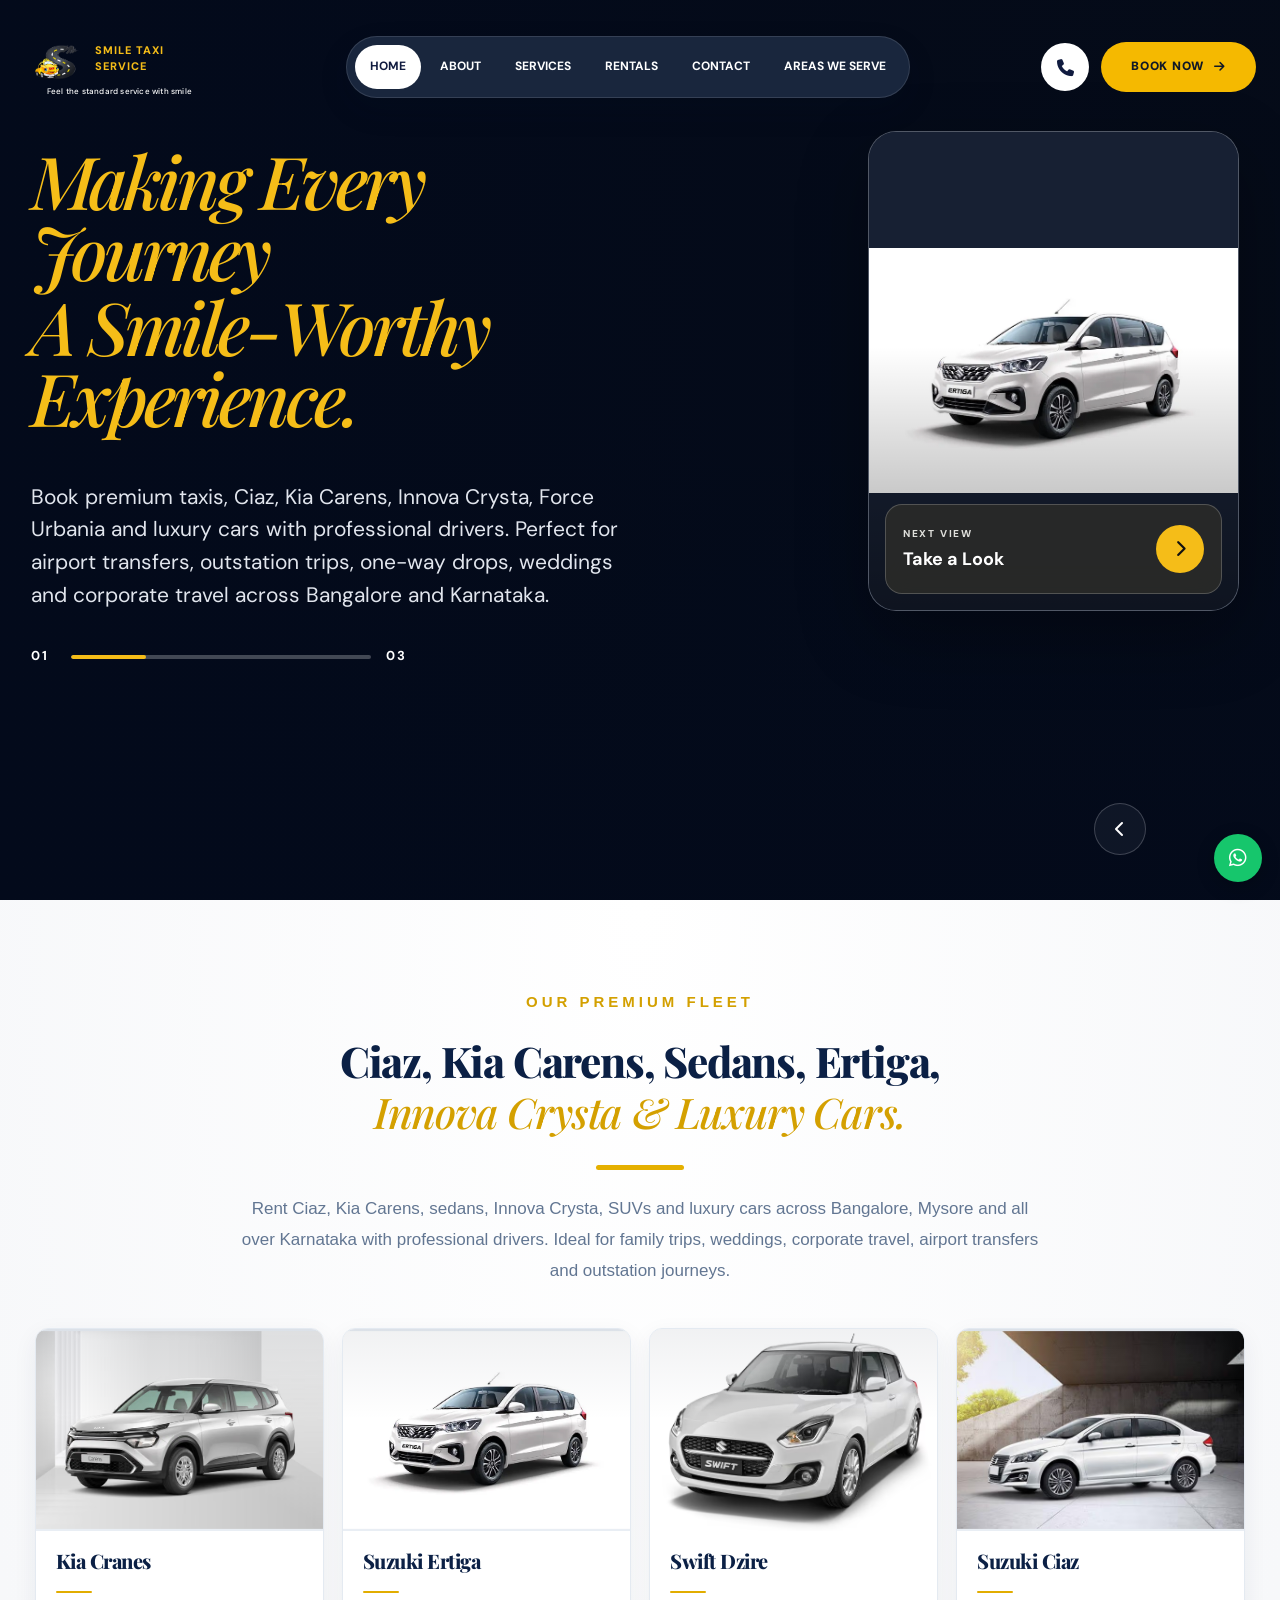
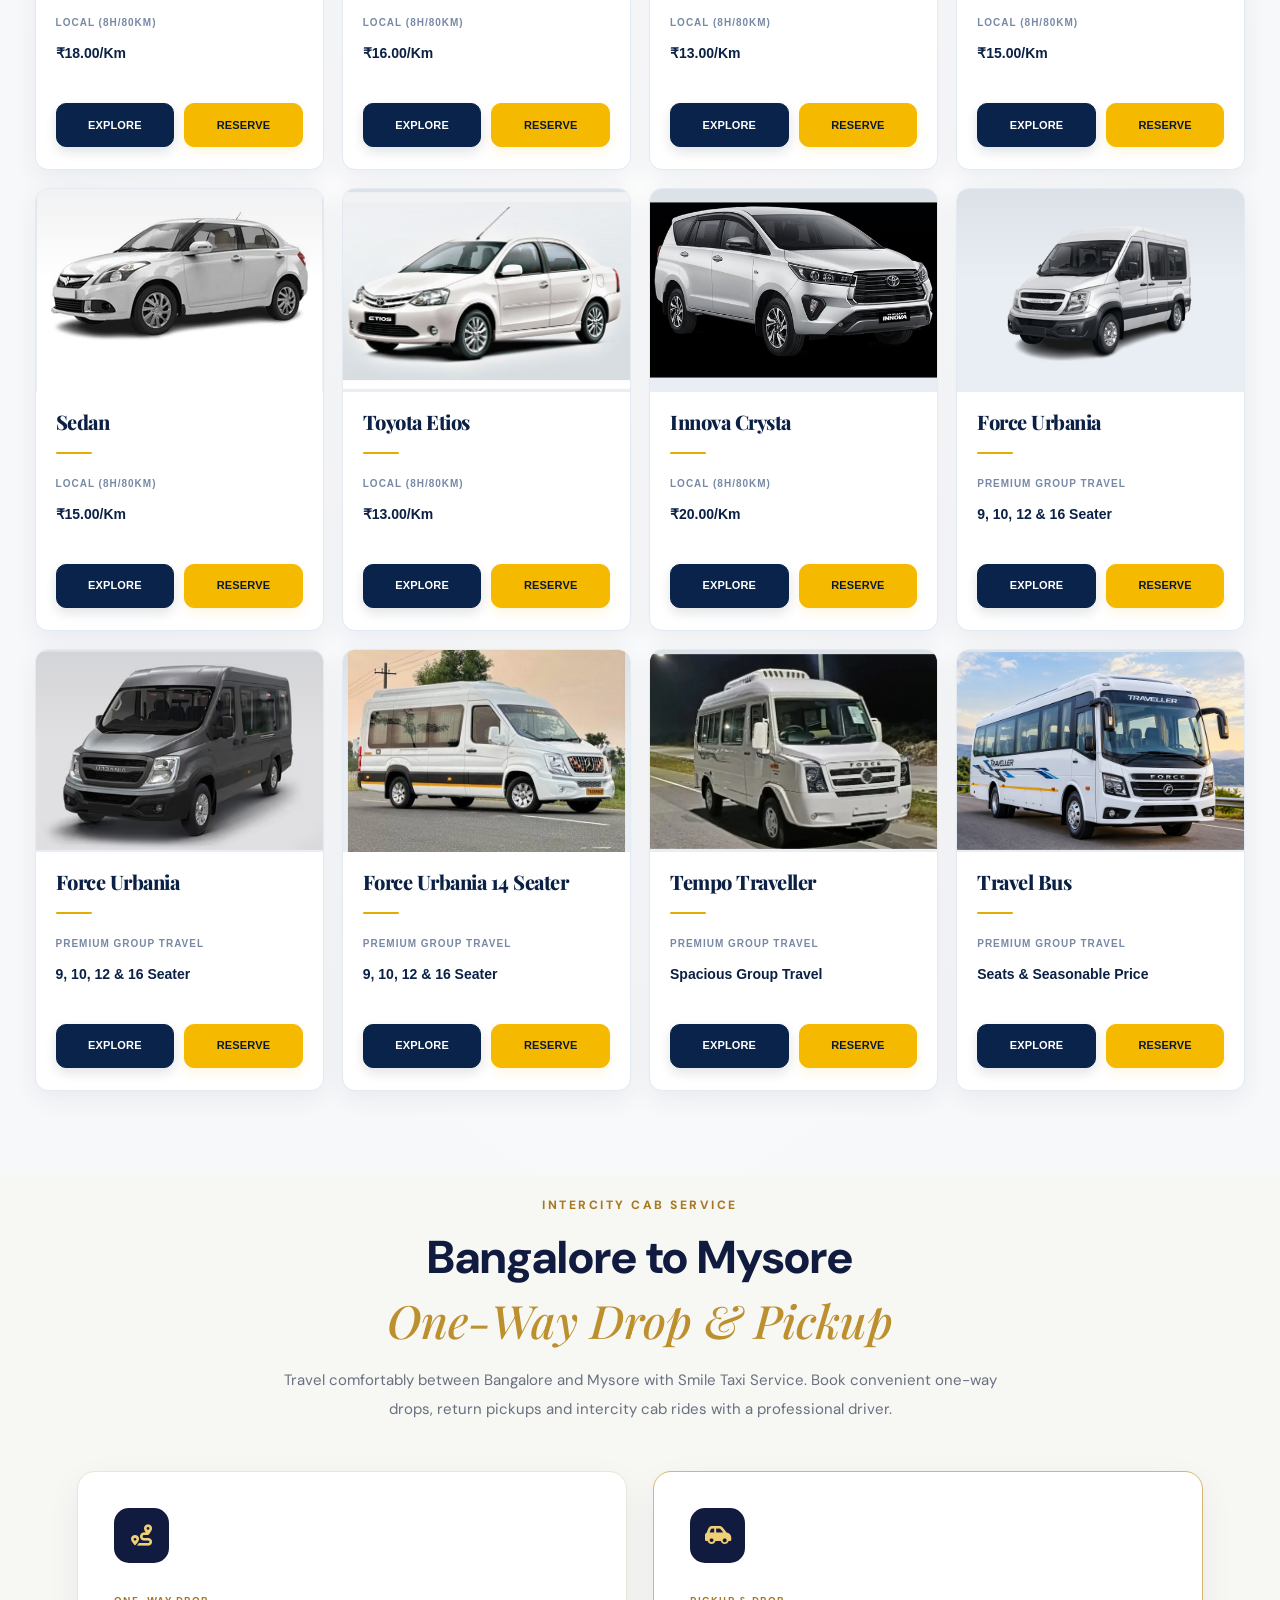
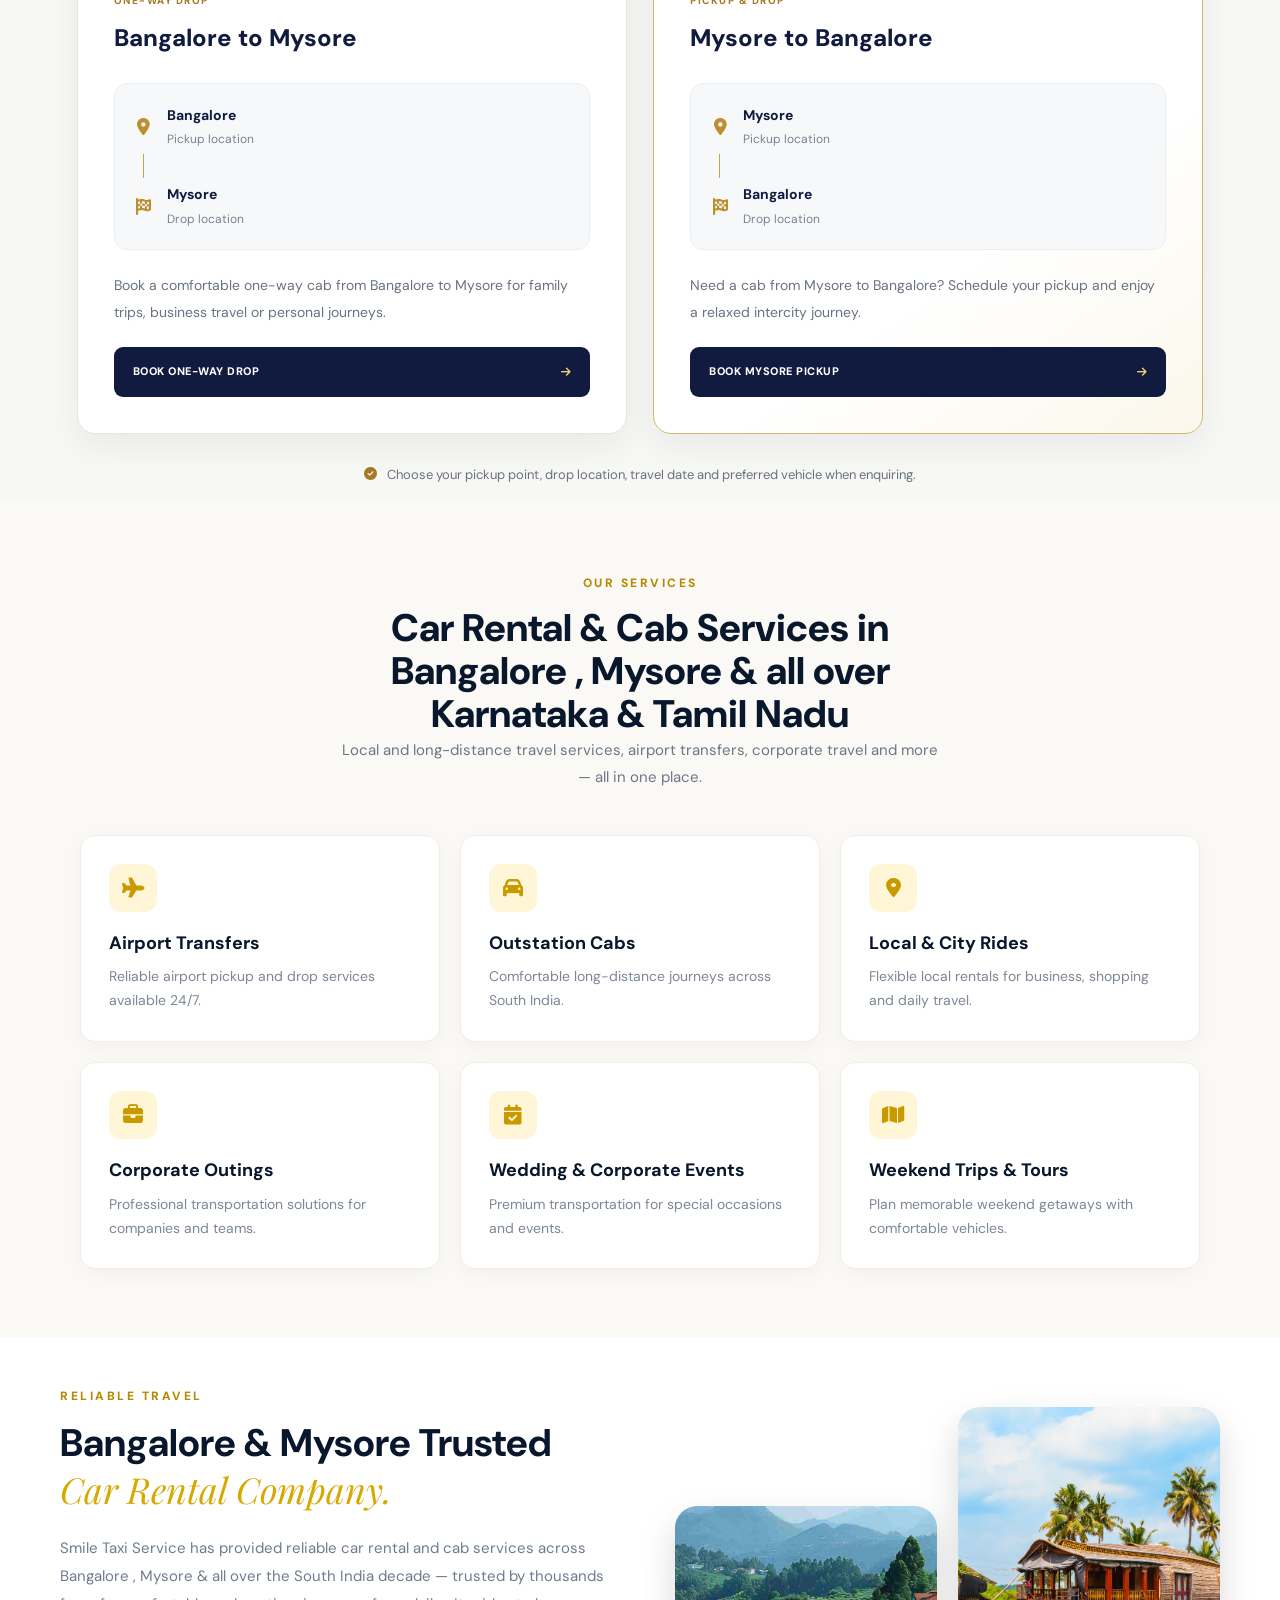
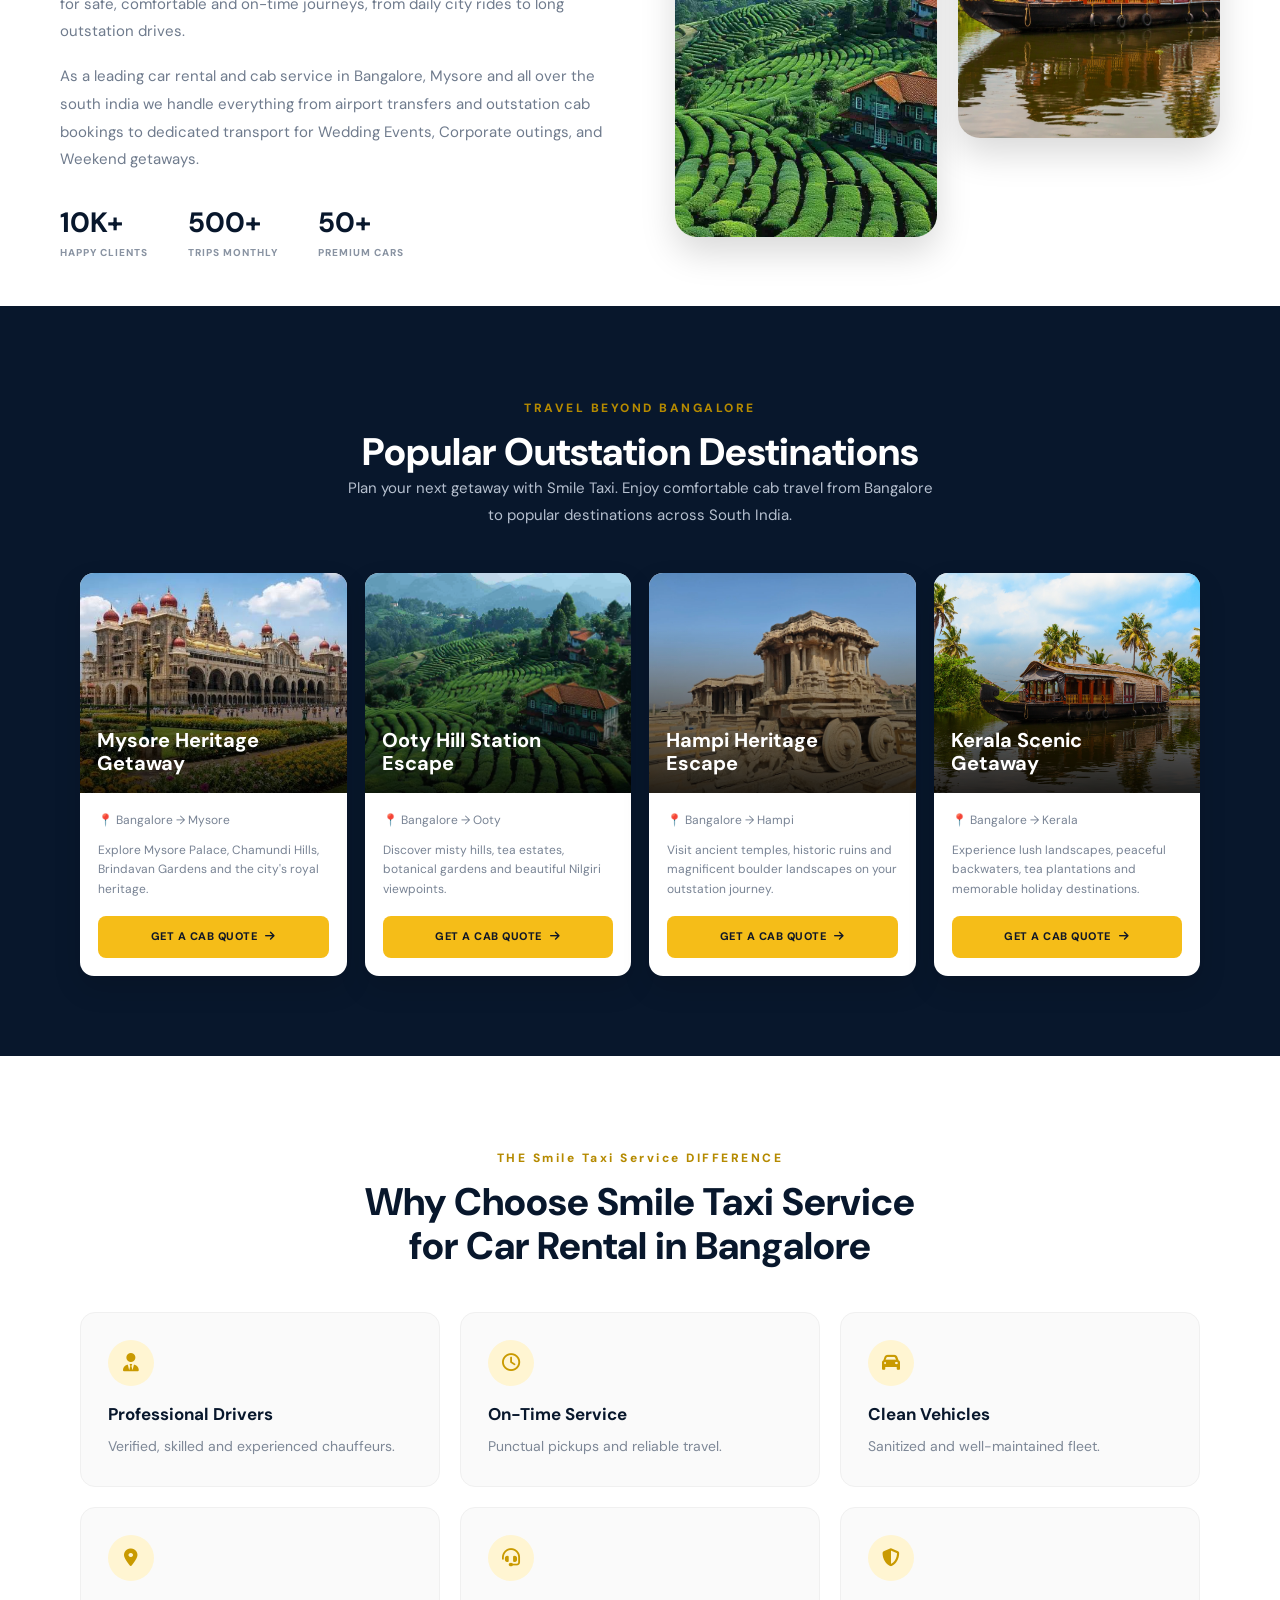
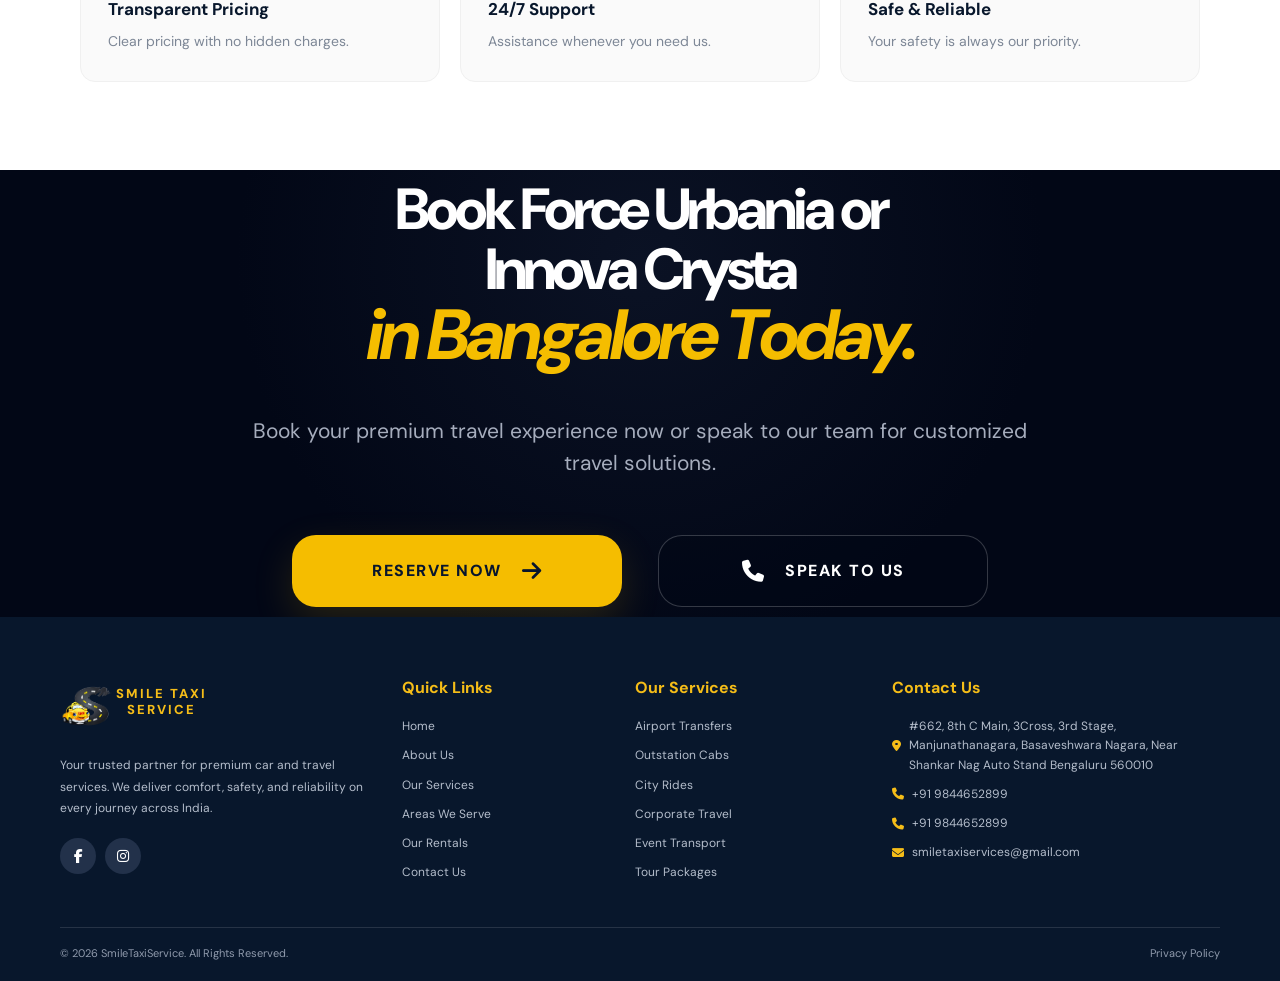
==== commit 1fd6ae5c: "updated" ====
--- a/index.html
+++ b/index.html
@@ -312,6 +312,8 @@
 
         </div>
 
+
+
  <!-- CARD 2 -->
         <div class="fleet-card">
 
@@ -334,6 +336,58 @@
             <div class="fleet-content">
 
                 <h3>Suzuki Ciaz</h3>
+
+                <div class="fleet-divider"></div>
+
+                <span class="local-text">
+                    LOCAL (8H/80KM)
+                </span>
+
+                <strong class="fleet-price">
+                    ₹15.00/Km
+                </strong>
+
+                <div class="fleet-buttons">
+
+                    <a href="rentals.html" class="explore-btn">
+                        EXPLORE
+                    </a>
+
+                    <a href="./enquiry.html" class="reserve-btn">
+                        RESERVE
+                    </a>
+
+                </div>
+
+            </div>
+
+        </div>
+
+
+        
+        
+ <!-- CARD 2 -->
+        <div class="fleet-card">
+
+            <div class="fleet-image">
+
+                <img
+                    src="assets/images/sedan.jpg"
+                    class="fleet-bg"
+                    alt="Urbania 10 Seater">
+
+                <div class="fleet-dark"></div>
+
+                <div class="fleet-white-fade"></div>
+
+               
+
+            </div>
+
+
+            <div class="fleet-content">
+
+                <h3>Sedan</h3>
 
                 <div class="fleet-divider"></div>
 
@@ -1466,7 +1520,7 @@
 
              
     <a href="./index.html" class="st-logo">
-      <img src="../assets/images/taxi.png" alt="Smile Taxi">
+      <img src="./assets/images/taxi.png" alt="Smile Taxi">
       <span class="st-logo-text">
         SMILE TAXI<br>
         SERVICE
@@ -1692,16 +1746,7 @@
             background: "assets/images/hero-car.jpg",
             preview: "assets/images/suzukiErtiga.jpg"
         },
-
-        {
-            background: "assets/images/urbania-12.jpg",
-            preview: "assets/images/swift-dzire.jpg"
-        },
-
-        {
-            background: "assets/images/urbania-16.jpg",
-            preview: "assets/images/SuzukiCiaz.jpg"
-        },
+        
 
         {
             background: "assets/images/urbania-12.jpg",
@@ -1718,10 +1763,6 @@
             preview: "assets/images/Toyota-Etios.jpg"
         },
 
-        {
-            background: "assets/images/urbania-12.jpg",
-            preview: "assets/images/sedan.png"
-        },
 
     ];
 
--- a/style.css
+++ b/style.css
@@ -1,65 +1,165 @@
-/* Smile Taxi / Bengaluru Travel homepage styling */
-:root{--navy:#08172c;--navy2:#0d2340;--gold:#f5bd18;--cream:#faf9f5;--muted:#6b7687;--white:#fff;--radius:18px}
-*{box-sizing:border-box;margin:0;padding:0}
-html{scroll-behavior:smooth;scroll-padding-top:90px}
-body{font-family:"DM Sans",Arial,sans-serif;color:#152137;background:#fff;overflow-x:hidden;line-height:1.6}
-a{color:inherit;text-decoration:none}
-img{display:block;max-width:100%;height:auto}
-button{font:inherit}
-.section{width:100%}
-.hero{height:min(760px,100vh);min-height:650px;background:#050d1c;position:relative;overflow:hidden;isolation:isolate}
-.hero:before{content:"";position:absolute;inset:0;z-index:-1;background:linear-gradient(90deg,rgba(5,13,28,.99) 0%,rgba(5,13,28,.94) 27%,rgba(5,13,28,.72) 46%,rgba(5,13,28,.28) 72%,rgba(5,13,28,.12) 100%),linear-gradient(0deg,rgba(5,13,28,.52),transparent 48%)}
-.hero-copy{position:absolute;z-index:5;left:max(calc((100% - 1160px)/2),5.8%);top:clamp(145px,19vh,195px);width:min(500px,43%)}
-.hero-copy h1{color:#fff;font-size:clamp(42px,4.4vw,66px);line-height:.99;letter-spacing:-2.2px;font-weight:800}
-.hero-copy h2{color:var(--gold);font:italic clamp(30px,3.2vw,43px)/1.15 "Playfair Display",Georgia,serif;margin-top:13px}
-.hero-copy p{color:#d0d6e0;font-size:15px;line-height:1.8;max-width:390px;margin-top:20px}
-.hero-vehicle{position:absolute;z-index:-2;inset:0;width:100%;height:100%}
-.hero-vehicle img{width:100%;height:100%;object-fit:cover;object-position:center 56%}
-
-/* HERO PREVIEW CARD */
+/* =========================================================
+   SMILE TAXI — CLEAN COMPLETE HOMEPAGE STYLESHEET
+   Replace the CSS you shared with this file.
+   Includes: hero, preview slider, fleet, about, services,
+   tours, why-us, CTA, booking, footer, floating buttons,
+   Mysore route and responsive layouts.
+========================================================= */
+
+:root {
+    --navy: #08172c;
+    --navy2: #0d2340;
+    --gold: #f5bd18;
+    --cream: #faf9f5;
+    --muted: #6b7687;
+    --white: #fff;
+    --radius: 18px;
+}
+
+* {
+    box-sizing: border-box;
+    margin: 0;
+    padding: 0;
+}
+
+html {
+    scroll-behavior: smooth;
+    scroll-padding-top: 90px;
+    width: 100%;
+    max-width: 100%;
+}
+
+body {
+    width: 100%;
+    max-width: 100%;
+    overflow-x: hidden;
+    font-family: "DM Sans", Arial, sans-serif;
+    color: #152137;
+    background: #fff;
+    line-height: 1.6;
+}
+
+a {
+    color: inherit;
+    text-decoration: none;
+}
+
+img {
+    display: block;
+    max-width: 100%;
+    height: auto;
+}
+
+button {
+    font: inherit;
+    cursor: pointer;
+}
+
+.section {
+    width: 100%;
+}
+
+/* =========================================================
+   LEGACY HERO (only applies if your HTML uses .hero)
+========================================================= */
+
+.hero {
+    position: relative;
+    isolation: isolate;
+    height: min(760px, 100vh);
+    min-height: 650px;
+    overflow: hidden;
+    background: #050d1c;
+}
+
+.hero::before {
+    content: "";
+    position: absolute;
+    inset: 0;
+    z-index: -1;
+    pointer-events: none;
+    background:
+        linear-gradient(90deg,
+            rgba(5,13,28,.99) 0%,
+            rgba(5,13,28,.94) 27%,
+            rgba(5,13,28,.72) 46%,
+            rgba(5,13,28,.28) 72%,
+            rgba(5,13,28,.12) 100%),
+        linear-gradient(0deg, rgba(5,13,28,.52), transparent 48%);
+}
+
+.hero-copy {
+    position: absolute;
+    z-index: 5;
+    left: max(calc((100% - 1160px)/2), 5.8%);
+    top: clamp(145px, 19vh, 195px);
+    width: min(500px, 43%);
+}
+
+.hero-copy h1 {
+    color: #fff;
+    font-size: clamp(42px, 4.4vw, 66px);
+    line-height: .99;
+    letter-spacing: -2.2px;
+    font-weight: 800;
+}
+
+.hero-copy h2 {
+    color: var(--gold);
+    font: italic clamp(30px, 3.2vw, 43px)/1.15 "Playfair Display", Georgia, serif;
+    margin-top: 13px;
+}
+
+.hero-copy p {
+    color: #d0d6e0;
+    font-size: 15px;
+    line-height: 1.8;
+    max-width: 390px;
+    margin-top: 20px;
+}
+
+.hero-vehicle {
+    position: absolute;
+    z-index: -2;
+    inset: 0;
+    width: 100%;
+    height: 100%;
+}
+
+.hero-vehicle img {
+    width: 100%;
+    height: 100%;
+    max-width: none;
+    object-fit: cover;
+    object-position: center 56%;
+}
 
 .hero-card {
     position: absolute;
     z-index: 6;
-
     right: 11%;
     top: clamp(145px, 19vh, 190px);
-
     width: 280px;
     padding: 14px;
-
     border-radius: 22px;
-    background: rgba(255, 255, 255, 0.16);
-    border: 1px solid rgba(255, 255, 255, 0.28);
-
+    background: rgba(255,255,255,.16);
+    border: 1px solid rgba(255,255,255,.28);
     backdrop-filter: blur(14px);
     -webkit-backdrop-filter: blur(14px);
-
     color: #fff;
-    box-shadow: 0 16px 40px rgba(0, 0, 0, 0.15);
+    box-shadow: 0 16px 40px rgba(0,0,0,.15);
     overflow: hidden;
 }
 
-/* FIT THE COMPLETE CAR IMAGE */
-
-.hero-card img,
-.st-preview-img {
+.hero-card img {
     display: block;
-
     width: 100%;
     height: 300px;
-
     object-fit: contain;
-    object-position: center center;
-
+    object-position: center;
     background: #fff;
     border-radius: 14px;
-
-    transform: scale(1);
-    transition: opacity 0.3s ease;
-}
-
-/* CARD TEXT */
+}
 
 .hero-card div {
     padding: 12px 8px 10px;
@@ -78,60 +178,34 @@
     margin-top: 5px;
 }
 
-/* NEXT BUTTON */
-
 .hero-card span {
     position: absolute;
     right: 18px;
     bottom: 20px;
-
     width: 38px;
     height: 38px;
-
     border-radius: 50%;
     display: grid;
     place-items: center;
-
     background: var(--gold);
     color: #111;
     font-size: 15px;
 }
 
-
-
-/* MOBILE */
-
-@media (max-width: 768px) {
-    .hero-card {
-        width: 220px;
-        right: 5%;
-        top: 150px;
-        padding: 10px;
-    }
-
-    .hero-card img,
-    .st-preview-img {
-        height: 200px;
-    }
-}
-
-
-
-
-
-/* =================================
-   SMILE TAXI - VIDEO HERO BACKGROUND
-   Keep existing hero design
-================================= */
+/* =========================================================
+   SMILE TAXI HERO — VIDEO BACKGROUND
+========================================================= */
 
 .st-hero {
     position: relative;
     isolation: isolate;
+    width: 100%;
+    height: 100vh;
+    min-height: 760px;
     overflow: hidden;
     background: #050b18;
 }
 
-/* Video background */
 .st-hero-video {
     position: absolute;
     inset: 0;
@@ -141,153 +215,301 @@
 }
 
 .st-hero-video video {
+    display: block;
     width: 100%;
     height: 100%;
-    display: block;
     object-fit: cover;
     object-position: center;
 }
 
-/* Dark overlay - keeps text readable */
+.st-video-desktop {
+    display: block;
+}
+
+.st-video-mobile {
+    display: none !important;
+}
+
 .st-hero .st-overlay {
     position: absolute;
     inset: 0;
     z-index: -1;
     pointer-events: none;
-
-    background: linear-gradient(
-        90deg,
-        rgba(3, 9, 22, 0.78) 0%,
-        rgba(3, 9, 22, 0.55) 45%,
-        rgba(3, 9, 22, 0.25) 100%
-    );
-}
-
-/* Keep all existing hero elements visible */
-.st-hero-content,
-.st-preview,
-.st-prev,
-.st-next,
+    background:
+        linear-gradient(90deg,
+            rgba(3,10,27,.98) 0%,
+            rgba(3,10,27,.91) 25%,
+            rgba(3,10,27,.70) 44%,
+            rgba(3,10,27,.35) 68%,
+            rgba(3,10,27,.10) 100%),
+        linear-gradient(0deg, rgba(3,10,27,.80) 0%, transparent 55%);
+}
+
+.st-hero-content {
+    position: absolute;
+    z-index: 5;
+    left: 2.4%;
+    top: 16%;
+    width: 48%;
+    max-width: 850px;
+}
+
+.st-title {
+    margin: 0;
+    color: var(--gold);
+    font-family: "Playfair Display", Georgia, serif;
+    font-size: clamp(60px, 5.7vw, 105px);
+    font-weight: 500;
+    font-style: italic;
+    line-height: .98;
+    letter-spacing: -4px;
+    animation: stTitleIn .9s ease both;
+}
+
+.st-title span {
+    display: block;
+    margin-top: 3px;
+}
+
+.st-description {
+    max-width: 690px;
+    margin-top: 48px;
+    color: #e1e5ed;
+    font-size: 21px;
+    line-height: 1.55;
+    animation: stTextIn 1s .15s ease both;
+}
+
+/* Slider counter */
+
 .st-slider-info {
-    position: relative;
-    z-index: 2;
-}
-
-
-/* MOBILE VIDEO FIX */
-@media (max-width: 768px) {
-
-    .st-hero-video {
-        position: absolute;
-        inset: 0;
-        overflow: hidden;
-        background: #050b18;
-    }
-
-    .st-hero-video video {
-        width: 100%;
-        height: 100%;
-        object-fit: cover;
-        object-position: center center;
-    }
-
-    .st-hero .st-overlay {
-        background: linear-gradient(
-            180deg,
-            rgba(3, 9, 22, 0.45),
-            rgba(3, 9, 22, 0.78)
-        );
-    }
-}
-
-
-/* VIDEO BACKGROUND */
-.st-hero-video {
+    display: flex;
+    align-items: center;
+    gap: 15px;
+    margin-top: 35px;
+}
+
+.st-current,
+.st-total {
+    min-width: 25px;
+    color: #fff;
+    font-size: 13px;
+    font-weight: 700;
+    letter-spacing: 2px;
+}
+
+.st-progress {
+    width: 300px;
+    height: 4px;
+    overflow: hidden;
+    background: rgba(255,255,255,.25);
+    border-radius: 10px;
+}
+
+.st-progress span {
+    display: block;
+    width: 33.33%;
+    height: 100%;
+    background: var(--gold);
+    border-radius: 10px;
+    transition: width .6s ease;
+}
+
+/* =========================================================
+   PREVIEW CARD — SINGLE SOURCE OF TRUTH
+========================================================= */
+
+.st-preview {
+    position: absolute;
+    z-index: 10;
+    top: 14.5%;
+    right: 3.2%;
+    width: 29%;
+    max-width: 450px;
+    min-width: 320px;
+    height: 480px;
+    overflow: hidden;
+    border-radius: 28px;
+    background: #172033;
+    border: 1px solid rgba(255,255,255,.25);
+    box-shadow: 0 25px 70px rgba(0,0,0,.30);
+    backdrop-filter: blur(10px);
+    -webkit-backdrop-filter: blur(10px);
+    animation: stCardIn .9s .2s ease both;
+}
+
+.st-preview-image {
     position: absolute;
     inset: 0;
-    z-index: -2;
-    overflow: hidden;
-    pointer-events: none;
-}
-
-.st-hero-video video {
     width: 100%;
     height: 100%;
-    display: block;
-    object-fit: cover;
-    object-position: center;
-}
-
-/* Desktop */
-.st-video-desktop {
-    display: block;
-}
-
-.st-video-mobile {
-    display: none !important;
-}
-
-/* Mobile */
-@media (max-width: 768px) {
-
-    .st-video-desktop {
-        display: none !important;
-    }
-
-    .st-video-mobile {
-        display: block !important;
-        width: 100%;
-        height: 100%;
-        object-fit: cover;
-        object-position: center;
-    }
-}
-
-
-
-
-/* HERO PREVIEW IMAGE — FULL CAR VISIBLE */
-
-.st-preview-img {
+    overflow: hidden;
+    background: #172033;
+}
+
+.st-preview-image::after {
+    content: "";
+    position: absolute;
+    inset: 0;
+    pointer-events: none;
+    background: linear-gradient(
+        to bottom,
+        transparent 45%,
+        rgba(0,0,0,.38) 100%
+    );
+}
+
+.st-preview .st-preview-img {
     display: block;
     width: 100%;
     height: 100%;
-    object-fit: contain;
-    object-position: center center;
-
-    transform: scale(1);
-    transition: opacity 0.3s ease;
-
-    background: #ffffff;
-}
-
-/* PREVIEW IMAGE CONTAINER */
-
-.st-preview,
-.st-preview-card {
-    overflow: hidden;
-}
-
-/* Keep the image from being cropped */
-
-.st-preview img {
+    max-width: none;
     object-fit: contain;
     object-position: center;
-}
-
-
-/* =========================================
+    background: transparent;
+    border-radius: 0;
+    transform: scale(1);
+    transition: opacity .5s ease, transform .7s ease;
+}
+
+.st-preview-info {
+    position: absolute;
+    z-index: 5;
+    left: 16px;
+    right: 16px;
+    bottom: 16px;
+    min-height: 90px;
+    padding: 15px 17px;
+    display: flex;
+    align-items: center;
+    justify-content: space-between;
+    gap: 12px;
+    box-sizing: border-box;
+    border-radius: 17px;
+    background: rgba(45,45,42,.80);
+    border: 1px solid rgba(255,255,255,.2);
+    backdrop-filter: blur(14px);
+    -webkit-backdrop-filter: blur(14px);
+    color: #fff;
+}
+
+.st-preview-info small {
+    display: block;
+    margin-bottom: 6px;
+    color: #e0e0dc;
+    font-size: 10px;
+    font-weight: 800;
+    letter-spacing: 1.8px;
+}
+
+.st-preview-info strong {
+    display: block;
+    font-size: 18px;
+    line-height: 1.25;
+    font-weight: 700;
+}
+
+.st-next {
+    flex-shrink: 0;
+    width: 48px;
+    height: 48px;
+    border: 0;
+    border-radius: 50%;
+    background: var(--gold);
+    color: #111;
+    display: grid;
+    place-items: center;
+    font-size: 17px;
+    cursor: pointer;
+    transition: transform .3s ease, background .3s ease;
+}
+
+.st-next:hover {
+    background: #ffd43f;
+    transform: scale(1.08);
+}
+
+.st-prev {
+    position: absolute;
+    z-index: 12;
+    right: 10.5%;
+    bottom: 45px;
+    width: 52px;
+    height: 52px;
+    border: 1px solid rgba(255,255,255,.2);
+    border-radius: 50%;
+    background: rgba(20,28,45,.7);
+    color: #fff;
+    display: grid;
+    place-items: center;
+    cursor: pointer;
+    transition: .3s ease;
+}
+
+.st-prev:hover {
+    background: var(--gold);
+    color: #111;
+    transform: scale(1.05);
+}
+
+/* Hero contact buttons */
+
+.st-call,
+.st-whatsapp {
+    position: absolute;
+    z-index: 15;
+    right: 1.8%;
+    width: 58px;
+    height: 58px;
+    border-radius: 50%;
+    display: grid;
+    place-items: center;
+    color: #fff;
+    font-size: 24px;
+    box-shadow: 0 10px 30px rgba(0,0,0,.25);
+    transition: transform .3s ease;
+}
+
+.st-call {
+    bottom: 105px;
+    background: #1769e0;
+}
+
+.st-whatsapp {
+    bottom: 30px;
+    background: #18d866;
+}
+
+.st-call:hover,
+.st-whatsapp:hover {
+    transform: scale(1.08);
+}
+
+/* Hero animations */
+
+@keyframes stTitleIn {
+    from { opacity: 0; transform: translateY(35px); }
+    to { opacity: 1; transform: translateY(0); }
+}
+
+@keyframes stTextIn {
+    from { opacity: 0; transform: translateY(25px); }
+    to { opacity: 1; transform: translateY(0); }
+}
+
+@keyframes stCardIn {
+    from { opacity: 0; transform: translateX(40px); }
+    to { opacity: 1; transform: translateX(0); }
+}
+
+/* =========================================================
    FLEET SECTION
-========================================= */
+========================================================= */
 
 .fleet {
     background: var(--cream);
     padding: 88px 0 76px;
 }
-
-/* =========================================
-   SECTION HEADING
-========================================= */
 
 .section-head {
     max-width: 720px;
@@ -296,18 +518,14 @@
     text-align: center;
 }
 
-/* SECTION LABEL */
-
 .section-head > span,
 .about-copy > span {
     display: inline-block;
+    color: #b58a00;
     font-size: 12px;
     font-weight: 800;
     letter-spacing: 2.5px;
-    color: #b58a00;
-}
-
-/* MAIN HEADING */
+}
 
 .section-head h2 {
     margin-top: 12px;
@@ -316,8 +534,6 @@
     font-weight: 800;
     line-height: 1.13;
 }
-
-/* SECONDARY HEADING */
 
 .section-head h3 {
     margin-top: 0;
@@ -327,15 +543,11 @@
     line-height: 1.1;
 }
 
-/* ITALIC HEADING TEXT */
-
 .section-head h3 em {
     font-family: "Playfair Display", Georgia, serif;
-    font-size: clamp(29px, 3vw, 41px);
+    font-size: inherit;
     font-style: italic;
 }
-
-/* GOLD DIVIDER */
 
 .section-head > i {
     display: block;
@@ -345,8 +557,6 @@
     background: var(--gold);
 }
 
-/* SECTION DESCRIPTION */
-
 .section-head p {
     max-width: 600px;
     margin: 0 auto;
@@ -354,22 +564,13 @@
     font-size: 15px;
     line-height: 1.8;
 }
-/* =========================================
-   SMILE TAXI - PREMIUM FLEET
-   Reference Inspired Design
-========================================= */
 
 .fleet-section {
-    background:
-        radial-gradient(ellipse at top, #ffffff 0%, #f7f8fa 75%);
     padding: 90px 2.7% 85px;
     overflow: hidden;
+    background: radial-gradient(ellipse at top, #fff 0%, #f7f8fa 75%);
     font-family: "Poppins", sans-serif;
 }
-
-/* =========================================
-   FLEET HEADING
-========================================= */
 
 .fleet-heading {
     max-width: 1250px;
@@ -379,11 +580,11 @@
 
 .fleet-label {
     display: block;
+    margin-bottom: 22px;
     color: #d3a000;
     font-size: 15px;
     font-weight: 800;
     letter-spacing: 4px;
-    margin-bottom: 22px;
 }
 
 .fleet-heading h2 {
@@ -393,27 +594,25 @@
     font-weight: 800;
     line-height: 1.2;
     letter-spacing: -1.2px;
-    margin: 0;
 }
 
 .fleet-heading h2 em {
+    display: inline;
     color: #d4a000;
     font-family: "Playfair Display", Georgia, serif;
     font-size: inherit;
     font-weight: 500;
     font-style: italic;
+    line-height: inherit;
     letter-spacing: inherit;
-    line-height: inherit;
-    display: inline;
-    margin: 0;
 }
 
 .fleet-line {
     width: 88px;
     height: 5px;
+    margin: 28px auto 24px;
     background: #e5b000;
     border-radius: 20px;
-    margin: 28px auto 24px;
 }
 
 .fleet-heading p {
@@ -422,87 +621,57 @@
     color: #627692;
     font-size: 17px;
     line-height: 1.8;
-    font-weight: 400;
-}
-
-/* =========================================
-   FLEET GRID
-========================================= */
+}
 
 .fleet-grid {
     width: 100%;
     max-width: 1500px;
     margin: 0 auto;
-
     display: grid;
     grid-template-columns: repeat(4, minmax(0, 1fr));
-
     gap: 18px;
     align-items: stretch;
 }
 
-/* =========================================
-   PREMIUM CARD
-========================================= */
-
 .fleet-card {
     min-width: 0;
     display: flex;
     flex-direction: column;
-
-    background: #ffffff;
+    overflow: hidden;
+    background: #fff;
     border: 1px solid #e4eaf1;
     border-radius: 13px;
-
-    overflow: hidden;
-
-    box-shadow:
-        0 8px 25px rgba(18, 40, 72, 0.065);
-
-    transition:
-        transform 0.35s ease,
-        box-shadow 0.35s ease,
-        border-color 0.35s ease;
+    box-shadow: 0 8px 25px rgba(18,40,72,.065);
+    transition: transform .35s ease, box-shadow .35s ease, border-color .35s ease;
 }
 
 .fleet-card:hover {
     transform: translateY(-6px);
-
     border-color: #e4c66b;
-
-    box-shadow:
-        0 18px 40px rgba(18, 40, 72, 0.12);
-}
-
-/* =========================================
-   VEHICLE IMAGE
-========================================= */
+    box-shadow: 0 18px 40px rgba(18,40,72,.12);
+}
 
 .fleet-image {
     position: relative;
     width: 100%;
-    height: auto;
     aspect-ratio: 1.42 / 1;
-
     flex-shrink: 0;
     overflow: hidden;
-
     background: #e9eef4;
 }
+
 .fleet-bg {
     display: block;
     width: 100%;
     height: 100%;
-
     object-fit: contain;
     object-position: center;
-
-    transform: scale(1.03); /* Slight zoom in */
-    transition: transform 0.5s ease;
+    transform: scale(1.03);
+    transition: transform .5s ease;
 }
 
 .fleet-card:hover .fleet-bg {
-    transform: scale(1.13); /* More zoom on hover */
+    transform: scale(1.10);
 }
 
 .fleet-dark {
@@ -510,174 +679,111 @@
     inset: 0;
     z-index: 2;
     pointer-events: none;
-
-    background: linear-gradient(
-        180deg,
-        rgba(7, 21, 45, 0.06) 0%,
-        transparent 45%
-    );
+    background: linear-gradient(180deg, rgba(7,21,45,.06), transparent 45%);
 }
 
 .fleet-white-fade {
     display: none;
 }
 
-/* =========================================
-   CARD CONTENT
-========================================= */
-
 .fleet-content {
     flex: 1;
-
     display: flex;
     flex-direction: column;
-
     padding: 17px 20px 22px;
 }
 
 .fleet-content h3 {
+    min-height: 0;
+    margin: 0;
     color: #0b2045;
-
     font-family: "Playfair Display", Georgia, serif;
     font-size: clamp(20px, 1.5vw, 27px);
     font-weight: 800;
     line-height: 1.3;
-
-    letter-spacing: -0.5px;
-
-    margin: 0;
-    min-height: 0;
-
+    letter-spacing: -.5px;
     overflow-wrap: anywhere;
 }
 
-/* GOLD SHORT LINE */
-
 .fleet-divider {
+    flex-shrink: 0;
     width: 36px;
     height: 2px;
-
-    flex-shrink: 0;
-
-    background: #e2ad00;
+    margin: 17px 0 22px;
     border: 0;
     border-radius: 5px;
-
-    margin: 17px 0 22px;
-}
-
-/* =========================================
-   CATEGORY
-========================================= */
+    background: #e2ad00;
+}
 
 .local-text {
     display: block;
-
+    margin: 0 0 12px;
     color: #7789a5;
-
     font-family: "Poppins", sans-serif;
     font-size: 10px;
     font-weight: 800;
-
     letter-spacing: 1px;
     line-height: 1.6;
-
-    margin: 0 0 12px;
-}
-
-/* =========================================
-   VEHICLE PRICE / SEATING DETAILS
-========================================= */
+}
 
 .fleet-price {
     display: block;
-
+    min-height: 42px;
+    margin-top: 0;
     color: #0b2045;
-
     font-family: "Poppins", sans-serif;
     font-size: 14px;
     font-weight: 800;
-
     line-height: 1.5;
-
-    margin-top: 0;
-    min-height: 42px;
-}
-
-/* =========================================
-   BUTTONS
-========================================= */
+}
 
 .fleet-buttons {
     display: grid;
-    grid-template-columns: minmax(0, 1fr) minmax(0, 1fr);
-
+    grid-template-columns: repeat(2, minmax(0, 1fr));
     gap: 10px;
-
     margin-top: auto;
     padding-top: 18px;
 }
 
 .explore-btn,
 .reserve-btn {
-    box-sizing: border-box;
     width: 100%;
     min-width: 0;
     min-height: 44px;
-    height: auto;
-
     padding: 10px 5px;
-
     display: flex;
     align-items: center;
     justify-content: center;
-
     border-radius: 10px;
-
     font-family: "Poppins", sans-serif;
     font-size: 11px;
     font-weight: 800;
-
     line-height: 1.4;
-    letter-spacing: 0.15px;
-
+    letter-spacing: .15px;
     text-align: center;
-    text-decoration: none;
-
     white-space: nowrap;
-
-    transition:
-        background 0.3s ease,
-        color 0.3s ease,
-        transform 0.3s ease,
-        box-shadow 0.3s ease;
-}
-
-/* EXPLORE - NAVY */
+    transition: background .3s ease, color .3s ease, transform .3s ease;
+}
 
 .explore-btn {
-    color: #ffffff;
+    color: #fff;
     background: #09234b;
     border: 1px solid #09234b;
-
-    box-shadow: 0 5px 12px rgba(7, 21, 45, 0.12);
+    box-shadow: 0 5px 12px rgba(7,21,45,.12);
 }
 
 .explore-btn:hover {
+    color: #fff;
     background: #173c70;
     border-color: #173c70;
-    color: #ffffff;
     transform: translateY(-2px);
 }
-
-/* RESERVE - GOLD */
 
 .reserve-btn {
     color: #081a36;
     background: #f5b900;
     border: 1px solid #f5b900;
-
-    box-shadow: 0 5px 12px rgba(245, 185, 0, 0.12);
+    box-shadow: 0 5px 12px rgba(245,185,0,.12);
 }
 
 .reserve-btn:hover {
@@ -687,23 +793,801 @@
     transform: translateY(-2px);
 }
 
-/* =========================================
-   LARGE DESKTOP
-========================================= */
-
-@media (min-width: 1500px) {
-    .fleet-grid {
-        gap: 20px;
-    }
-
-    .fleet-content {
-        padding: 20px 22px 24px;
-    }
-}
-
-/* =========================================
-   LAPTOP / SMALL DESKTOP
-========================================= */
+/* =========================================================
+   ABOUT SECTION
+========================================================= */
+
+.about {
+    display: grid;
+    grid-template-columns: 1fr 1fr;
+    gap: 70px;
+    align-items: center;
+    padding: 45px max(calc((100% - 1160px)/2), 40px);
+}
+
+.about-copy h2 {
+    margin: 13px 0 22px;
+    color: var(--navy);
+    font-size: clamp(31px, 3vw, 43px);
+    line-height: 1.15;
+}
+
+.about-copy h2 em {
+    display: block;
+    color: #d7a900;
+    font: italic clamp(29px, 2.8vw, 39px) "Playfair Display", Georgia, serif;
+}
+
+.about-copy p {
+    max-width: 560px;
+    margin-bottom: 17px;
+    color: #6f7b8d;
+    font-size: 15px;
+    line-height: 1.85;
+}
+
+.stats {
+    display: flex;
+    flex-wrap: wrap;
+    gap: 40px;
+    margin-top: 32px;
+}
+
+.stats b {
+    display: block;
+    color: var(--navy);
+    font-size: 28px;
+    line-height: 1.2;
+}
+
+.stats small {
+    display: block;
+    margin-top: 5px;
+    color: #8993a2;
+    font-size: 10px;
+    font-weight: 800;
+    letter-spacing: 1px;
+}
+
+.about-pics {
+    position: relative;
+    height: 430px;
+    min-width: 0;
+}
+
+.about-pics img {
+    position: absolute;
+    width: 48%;
+    height: 77%;
+    object-fit: cover;
+    border-radius: 22px;
+    box-shadow: 0 16px 35px rgba(0,0,0,.15);
+}
+
+.pic-one { left: 0; bottom: 0; }
+.pic-two { right: 0; top: 0; }
+
+/* =========================================================
+   SERVICES
+========================================================= */
+
+.services {
+    padding: 68px 0;
+    background: var(--cream);
+}
+
+.service-grid {
+    width: min(1120px, calc(100% - 48px));
+    margin: auto;
+    display: grid;
+    grid-template-columns: repeat(3, minmax(0, 1fr));
+    gap: 20px;
+}
+
+.service-grid article {
+    min-height: 190px;
+    padding: 28px;
+    background: #fff;
+    border: 1px solid #f0eee7;
+    border-radius: 15px;
+    box-shadow: 0 5px 20px rgba(20,30,45,.035);
+    transition: transform .2s ease, box-shadow .2s ease;
+}
+
+.service-grid article:hover {
+    transform: translateY(-4px);
+    box-shadow: 0 12px 28px rgba(20,30,45,.08);
+}
+
+.service-grid i {
+    width: 48px;
+    height: 48px;
+    margin-bottom: 17px;
+    display: grid;
+    place-items: center;
+    border-radius: 12px;
+    background: #fff6d7;
+    color: #c99a00;
+    font-size: 20px;
+}
+
+.service-grid h3 {
+    margin-bottom: 8px;
+    color: var(--navy);
+    font-size: 18px;
+}
+
+.service-grid p {
+    color: #7d8796;
+    font-size: 14px;
+    line-height: 1.7;
+}
+
+/* =========================================================
+   TOURS
+========================================================= */
+
+.tours {
+    padding: 88px 0 80px;
+    background: var(--navy);
+}
+
+.dark h2 { color: #fff; }
+.dark p { color: #b6c0cf; }
+
+.tour-grid {
+    width: min(1120px, calc(100% - 48px));
+    margin: auto;
+    display: grid;
+    grid-template-columns: repeat(4, minmax(0, 1fr));
+    gap: 18px;
+}
+
+.tour-card {
+    overflow: hidden;
+    background: #fff;
+    border-radius: 14px;
+    box-shadow: 0 12px 28px rgba(0,0,0,.13);
+}
+
+.tour-image {
+    position: relative;
+    height: 220px;
+    overflow: hidden;
+}
+
+.tour-image::after {
+    content: "";
+    position: absolute;
+    inset: 0;
+    background: linear-gradient(transparent 25%, rgba(0,0,0,.82));
+}
+
+.tour-image img {
+    width: 100%;
+    height: 100%;
+    object-fit: cover;
+    transition: transform .35s ease;
+}
+
+.tour-card:hover .tour-image img {
+    transform: scale(1.05);
+}
+
+.tour-image span,
+.tour-image h3 {
+    position: absolute;
+    z-index: 2;
+    left: 17px;
+    right: 12px;
+    color: #fff;
+}
+
+.tour-image span {
+    bottom: 61px;
+    color: var(--gold);
+    font-size: 10px;
+    font-weight: 800;
+    letter-spacing: 1px;
+}
+
+.tour-image h3 {
+    bottom: 18px;
+    font-size: 20px;
+    line-height: 1.15;
+}
+
+.tour-body {
+    padding: 18px;
+}
+
+.tour-body p {
+    margin-bottom: 10px;
+    color: #788394;
+    font-size: 12px;
+    line-height: 1.65;
+}
+
+.tour-body a {
+    display: flex;
+    align-items: center;
+    justify-content: center;
+    gap: 8px;
+    margin-top: 16px;
+    padding: 12px;
+    border-radius: 8px;
+    background: var(--gold);
+    color: #111827;
+    font-size: 11px;
+    font-weight: 800;
+    letter-spacing: .5px;
+}
+
+.tour-more {
+    width: max-content;
+    margin: 35px auto 0;
+    display: flex;
+    align-items: center;
+    justify-content: center;
+    gap: 10px;
+    color: #fff;
+    font-size: 12px;
+    font-weight: 800;
+    letter-spacing: 1px;
+}
+
+/* =========================================================
+   WHY CHOOSE US
+========================================================= */
+
+.why {
+    padding: 88px 0;
+}
+
+.why-grid {
+    width: min(1120px, calc(100% - 48px));
+    margin: auto;
+    display: grid;
+    grid-template-columns: repeat(3, minmax(0, 1fr));
+    gap: 20px;
+}
+
+.why-grid article {
+    min-height: 170px;
+    padding: 27px;
+    background: #fafafa;
+    border: 1px solid #f0f0f0;
+    border-radius: 15px;
+}
+
+.why-grid i {
+    width: 46px;
+    height: 46px;
+    margin-bottom: 15px;
+    display: grid;
+    place-items: center;
+    border-radius: 50%;
+    background: #fff5d2;
+    color: #c99a00;
+    font-size: 18px;
+}
+
+.why-grid h3 {
+    margin-bottom: 7px;
+    color: var(--navy);
+    font-size: 17px;
+}
+
+.why-grid p {
+    color: #7d8796;
+    font-size: 14px;
+    line-height: 1.7;
+}
+
+/* =========================================================
+   CTA SECTION
+========================================================= */
+
+.st-cta {
+    position: relative;
+    width: 100%;
+    min-height: 20px;
+    padding: 10px 30px;
+    display: flex;
+    align-items: center;
+    justify-content: center;
+    overflow: hidden;
+    background:
+        radial-gradient(circle at 50% 20%, rgba(18,27,48,.55), transparent 55%),
+        #020716;
+}
+
+.st-cta::before {
+    content: "";
+    position: absolute;
+    width: 70px;
+    height: 40px;
+    top: -200px;
+    left: 50%;
+    transform: translateX(-50%);
+    background: rgba(255,255,255,.025);
+    filter: blur(100px);
+    border-radius: 50%;
+    pointer-events: none;
+}
+
+.st-cta-inner {
+    position: relative;
+    z-index: 2;
+    width: 100%;
+    max-width: 1100px;
+    margin: auto;
+    text-align: center;
+}
+
+.st-cta h2 {
+    margin: 0;
+    color: #fff;
+    font-size: clamp(52px, 6vw, 58px);
+    line-height: 1.03;
+    letter-spacing: -4px;
+    font-weight: 800;
+}
+
+.st-cta h2 span {
+    display: block;
+    color: #f5bd00;
+    font-size: 71px;
+    font-style: italic;
+    font-weight: 800;
+}
+
+.st-cta p {
+    max-width: 800px;
+    margin: 42px auto 0;
+    color: #a6adbd;
+    font-size: 21px;
+    line-height: 1.55;
+}
+
+.st-cta-buttons {
+    margin-top: 55px;
+    display: flex;
+    align-items: center;
+    justify-content: center;
+    gap: 36px;
+}
+
+.st-cta-primary,
+.st-cta-secondary {
+    min-width: 330px;
+    height: 72px;
+    padding: 0 30px;
+    display: flex;
+    align-items: center;
+    justify-content: center;
+    gap: 20px;
+    border-radius: 24px;
+    text-decoration: none;
+    font-size: 16px;
+    font-weight: 800;
+    letter-spacing: 1.5px;
+    transition: transform .3s ease, background .3s ease, box-shadow .3s ease;
+}
+
+.st-cta-primary {
+    background: #f5bd00;
+    color: #07152d;
+    box-shadow: 0 15px 40px rgba(245,189,0,.15);
+}
+
+.st-cta-primary i,
+.st-cta-secondary i {
+    font-size: 22px;
+}
+
+.st-cta-primary:hover {
+    background: #ffd33d;
+    transform: translateY(-5px);
+    box-shadow: 0 20px 45px rgba(245,189,0,.25);
+}
+
+.st-cta-primary:hover i {
+    transform: translateX(6px);
+}
+
+.st-cta-secondary {
+    border: 1px solid rgba(255,255,255,.2);
+    background: rgba(2,7,22,.35);
+    color: #fff;
+}
+
+.st-cta-secondary:hover {
+    background: rgba(255,255,255,.07);
+    border-color: rgba(255,255,255,.4);
+    transform: translateY(-5px);
+}
+
+/* =========================================================
+   BOOKING ACTIONS
+========================================================= */
+
+.booking-actions {
+    display: flex;
+    flex-shrink: 0;
+    flex-wrap: wrap;
+    gap: 12px;
+}
+
+.booking-actions a {
+    display: flex;
+    align-items: center;
+    gap: 9px;
+    padding: 14px 19px;
+    border: 1px solid #465064;
+    border-radius: 28px;
+    font-size: 11px;
+    font-weight: 800;
+    white-space: nowrap;
+}
+
+.booking-actions a:first-child {
+    background: var(--gold);
+    border-color: var(--gold);
+    color: #111;
+}
+
+/* =========================================================
+   LOGO
+========================================================= */
+
+.st-logo {
+    display: inline-flex;
+    align-items: center;
+    gap: 1px;
+    flex-shrink: 0;
+}
+
+.st-logo img {
+    width: 55px;
+    height: 55px;
+    object-fit: contain;
+}
+
+.st-logo-text {
+    color: var(--gold);
+    font-size: 13px;
+    font-weight: 800;
+    text-align: center;
+    line-height: 1.25;
+    letter-spacing: 2px;
+}
+
+/* =========================================================
+   FOOTER
+========================================================= */
+
+.footer {
+    padding: 58px 0 18px;
+    background: var(--navy);
+    color: #fff;
+}
+
+.footer-grid {
+    width: min(1160px, calc(100% - 48px));
+    margin: auto;
+    display: grid;
+    grid-template-columns: 1.25fr .8fr .9fr 1.35fr;
+    gap: 38px;
+}
+
+.footer-grid > div > p {
+    margin-top: 18px;
+    color: #b4bdcb;
+    font-size: 12px;
+    line-height: 1.8;
+}
+
+.footer-grid h3 {
+    margin-bottom: 17px;
+    color: var(--gold);
+    font-size: 16px;
+}
+
+.footer-grid > div:not(:first-child) > a {
+    display: block;
+    margin: 10px 0;
+    color: #b4bdcb;
+    font-size: 12px;
+    line-height: 1.6;
+    transition: color .2s ease;
+}
+
+.footer-grid > div:not(:first-child) > a:hover {
+    color: var(--gold);
+}
+
+.social {
+    display: flex;
+    gap: 9px;
+    margin-top: 18px;
+}
+
+.social a {
+    width: 36px;
+    height: 36px;
+    border-radius: 50%;
+    display: grid;
+    place-items: center;
+    background: #22314a;
+    font-size: 14px;
+}
+
+.social a:hover {
+    background: var(--gold);
+    color: #111;
+}
+
+.contact p {
+    display: flex;
+    align-items: flex-start;
+    gap: 9px;
+}
+
+.contact i,
+.contact b {
+    flex-shrink: 0;
+    color: var(--gold);
+}
+
+.contact b {
+    display: block;
+    margin-top: 17px;
+}
+
+.contact > a {
+    display: flex !important;
+    align-items: center;
+    gap: 8px;
+}
+
+.footer-bottom {
+    width: min(1160px, calc(100% - 48px));
+    margin: 35px auto 0;
+    padding-top: 17px;
+    display: flex;
+    justify-content: space-between;
+    gap: 20px;
+    border-top: 1px solid rgba(255,255,255,.12);
+    color: #8f9aac;
+    font-size: 11px;
+}
+
+/* Floating contact buttons */
+
+.floating {
+    position: fixed;
+    z-index: 99;
+    right: 18px;
+    bottom: 18px;
+    display: flex;
+    flex-direction: column;
+    gap: 10px;
+}
+
+.floating a {
+    width: 48px;
+    height: 48px;
+    border-radius: 50%;
+    display: grid;
+    place-items: center;
+    color: #fff;
+    font-size: 20px;
+    box-shadow: 0 5px 18px rgba(0,0,0,.23);
+}
+
+.floating .call { background: #2474ed; }
+.floating .whatsapp { background: #16c66c; }
+
+/* =========================================================
+   BANGALORE — MYSORE ROUTE SECTION
+========================================================= */
+
+.mysore-route-section {
+    padding: 15px 6%;
+    background: #f7f7f4;
+    font-family: "DM Sans", sans-serif;
+}
+
+.mysore-route-container {
+    max-width: 1200px;
+    margin: 0 auto;
+}
+
+.mysore-route-heading {
+    max-width: 760px;
+    margin: 0 auto 48px;
+    text-align: center;
+}
+
+.mysore-eyebrow {
+    display: inline-block;
+    margin-bottom: 15px;
+    color: #a87924;
+    font-size: 12px;
+    font-weight: 800;
+    letter-spacing: 2.5px;
+}
+
+.mysore-route-heading h2 {
+    margin: 0 0 18px;
+    color: #101b3f;
+    font-size: clamp(30px, 4vw, 46px);
+    line-height: 1.2;
+    font-weight: 800;
+}
+
+.mysore-route-heading h2 em {
+    display: block;
+    margin-top: 8px;
+    color: #bd902f;
+    font-family: "Playfair Display", serif;
+    font-weight: 500;
+}
+
+.mysore-route-heading p {
+    margin: 0;
+    color: #687080;
+    font-size: 15px;
+    line-height: 1.9;
+}
+
+.mysore-route-grid {
+    display: grid;
+    grid-template-columns: repeat(2, minmax(0, 1fr));
+    gap: 26px;
+}
+
+.mysore-route-card {
+    position: relative;
+    padding: 36px;
+    background: #fff;
+    border: 1px solid #e9e5db;
+    border-radius: 18px;
+    box-shadow: 0 12px 35px rgba(16,27,63,.06);
+    transition: transform .3s ease, box-shadow .3s ease;
+}
+
+.mysore-route-card:hover {
+    transform: translateY(-6px);
+    box-shadow: 0 20px 45px rgba(16,27,63,.12);
+}
+
+.mysore-route-card.featured {
+    border-color: #d4b76c;
+    background: linear-gradient(145deg, #fff 65%, #fbf7eb);
+}
+
+.mysore-route-icon {
+    width: 55px;
+    height: 55px;
+    margin-bottom: 23px;
+    display: flex;
+    align-items: center;
+    justify-content: center;
+    border-radius: 15px;
+    background: #101b3f;
+    color: #f0cf76;
+    font-size: 21px;
+}
+
+.mysore-route-tag {
+    display: inline-block;
+    margin-bottom: 10px;
+    color: #a87924;
+    font-size: 10px;
+    font-weight: 800;
+    letter-spacing: 1.5px;
+}
+
+.mysore-route-card h3 {
+    margin: 0 0 25px;
+    color: #101b3f;
+    font-size: 24px;
+    font-weight: 800;
+}
+
+.mysore-route-path {
+    padding: 20px;
+    display: flex;
+    flex-direction: column;
+    gap: 0;
+    background: #f7f8fa;
+    border: 1px solid #eceef2;
+    border-radius: 13px;
+}
+
+.mysore-route-path > div {
+    display: flex;
+    align-items: center;
+    gap: 14px;
+}
+
+.mysore-route-path > div > i {
+    width: 18px;
+    color: #bd902f;
+    text-align: center;
+    font-size: 17px;
+}
+
+.mysore-route-path > div span {
+    display: flex;
+    flex-direction: column;
+    gap: 4px;
+}
+
+.mysore-route-path strong {
+    color: #101b3f;
+    font-size: 14px;
+}
+
+.mysore-route-path small {
+    color: #7a8290;
+    font-size: 12px;
+}
+
+.mysore-route-line {
+    width: 1px;
+    height: 24px;
+    margin: 5px 0 5px 8px;
+    background: #c7a34d;
+}
+
+.mysore-route-card > p {
+    margin: 22px 0;
+    color: #697282;
+    font-size: 14px;
+    line-height: 1.9;
+}
+
+.mysore-route-btn {
+    padding: 16px 19px;
+    display: flex;
+    align-items: center;
+    justify-content: space-between;
+    gap: 12px;
+    border-radius: 9px;
+    background: #101b3f;
+    color: #fff;
+    font-size: 11px;
+    font-weight: 800;
+    letter-spacing: .5px;
+    transition: background .3s ease;
+}
+
+.mysore-route-btn i { color: #f0cf76; }
+.mysore-route-btn:hover { background: #243a70; }
+
+.mysore-route-note {
+    margin-top: 30px;
+    display: flex;
+    align-items: flex-start;
+    justify-content: center;
+    gap: 10px;
+    color: #697282;
+    font-size: 13px;
+    line-height: 1.7;
+    text-align: center;
+}
+
+.mysore-route-note i {
+    margin-top: 3px;
+    color: #a87924;
+}
+
+/* =========================================================
+   RESPONSIVE — TABLET
+========================================================= */
 
 @media (max-width: 1250px) {
     .fleet-grid {
@@ -711,1275 +1595,17 @@
         gap: 20px;
     }
 
-    .fleet-image {
-        aspect-ratio: 1.5 / 1;
+    .fleet-content {
+        padding: 20px;
     }
 
     .fleet-content h3 {
         font-size: 25px;
     }
-
-    .fleet-content {
-        padding: 20px;
-    }
-}
-
-/* =========================================
-   TABLET
-========================================= */
-
-@media (max-width: 768px) {
-    .fleet-section {
-        padding: 65px 4% 60px;
-    }
-
-    .fleet-heading {
-        margin-bottom: 32px;
-    }
-
-    .fleet-heading h2 {
-        font-size: clamp(30px, 5.2vw, 40px);
-        line-height: 1.22;
-        letter-spacing: -0.6px;
-    }
-
-    .fleet-heading p {
-        font-size: 15px;
-        line-height: 1.75;
-    }
-
-    .fleet-label {
-        font-size: 12px;
-        letter-spacing: 3px;
-    }
-
-    .fleet-grid {
-        grid-template-columns: repeat(2, minmax(0, 1fr));
-        gap: 14px;
-    }
-
-    .fleet-image {
-        aspect-ratio: 1.35 / 1;
-    }
-
-    .fleet-content {
-        padding: 15px;
-    }
-
-    .fleet-content h3 {
-        font-size: 21px;
-    }
-
-    .fleet-divider {
-        margin: 13px 0 16px;
-    }
-
-    .fleet-buttons {
-        gap: 7px;
-    }
-
-    .explore-btn,
-    .reserve-btn {
-        font-size: 10px;
-        min-height: 42px;
-        padding: 8px 4px;
-    }
-}
-
-/* =========================================
-   MOBILE
-========================================= */
-
-@media (max-width: 480px) {
-    .fleet-section {
-        padding: 48px 12px 45px;
-    }
-
-    .fleet-heading {
-        margin-bottom: 28px;
-    }
-
-    .fleet-label {
-        font-size: 10px;
-        letter-spacing: 2.2px;
-        margin-bottom: 15px;
-    }
-
-    .fleet-heading h2 {
-        font-size: 27px;
-        line-height: 1.25;
-    }
-
-    .fleet-line {
-        margin: 20px auto;
-        height: 4px;
-    }
-
-    .fleet-heading p {
-        font-size: 13px;
-        line-height: 1.75;
-    }
-
-    .fleet-grid {
-        grid-template-columns: repeat(2, minmax(0, 1fr));
-        gap: 10px;
-    }
-
-    .fleet-card {
-        border-radius: 11px;
-    }
-
-    .fleet-image {
-        aspect-ratio: 1.18 / 1;
-    }
-
-    .fleet-content {
-        padding: 12px 10px 13px;
-    }
-
-    .fleet-content h3 {
-        font-size: 17px;
-        line-height: 1.3;
-        letter-spacing: -0.3px;
-    }
-
-    .fleet-divider {
-        width: 28px;
-        margin: 11px 0 13px;
-    }
-
-    .local-text {
-        font-size: 8px;
-        letter-spacing: 0.3px;
-        line-height: 1.5;
-        margin-bottom: 9px;
-    }
-
-    .fleet-price {
-        font-size: 11px;
-        line-height: 1.5;
-        min-height: 38px;
-        overflow-wrap: anywhere;
-    }
-
-    .fleet-buttons {
-        gap: 5px;
-        padding-top: 13px;
-    }
-
-    .explore-btn,
-    .reserve-btn {
-        min-height: 36px;
-        border-radius: 7px;
-        padding: 6px 2px;
-        font-size: 8px;
-        letter-spacing: 0;
-    }
-}
-
-/* =========================================
-   VERY SMALL MOBILE
-========================================= */
-
-@media (max-width: 350px) {
-    .fleet-grid {
-        grid-template-columns: 1fr;
-    }
-
-    .fleet-image {
-        aspect-ratio: 1.5 / 1;
-    }
-
-    .fleet-content {
-        padding: 17px;
-    }
-
-    .fleet-content h3 {
-        font-size: 22px;
-    }
-
-    .local-text {
-        font-size: 10px;
-    }
-
-    .fleet-price {
-        font-size: 14px;
-    }
-
-    .explore-btn,
-    .reserve-btn {
-        font-size: 11px;
-    }
-}
-
-.about{padding:45px max(calc((100% - 1160px)/2),40px);display:grid;grid-template-columns:1fr 1fr;gap:70px;align-items:center}
-.about-copy h2{font-size:clamp(31px,3vw,43px);line-height:1.15;margin:13px 0 22px;color:var(--navy)}
-.about-copy h2 em{display:block;color:#d7a900;font:italic clamp(29px,2.8vw,39px) "Playfair Display",Georgia,serif}
-.about-copy p{font-size:15px;line-height:1.85;color:#6f7b8d;max-width:560px;margin-bottom:17px}
-.stats{display:flex;flex-wrap:wrap;gap:40px;margin-top:32px}
-.stats b{display:block;font-size:28px;line-height:1.2;color:var(--navy)}
-.stats small{display:block;font-size:10px;color:#8993a2;letter-spacing:1px;font-weight:800;margin-top:5px}
-.about-pics{height:430px;position:relative;min-width:0}
-.about-pics img{position:absolute;width:48%;height:77%;object-fit:cover;border-radius:22px;box-shadow:0 16px 35px rgba(0,0,0,.15)}
-.pic-one{left:0;bottom:0}.pic-two{right:0;top:0}
-.services{background:var(--cream);padding:68px 0}
-.service-grid{width:min(1120px,calc(100% - 48px));margin:auto;display:grid;grid-template-columns:repeat(3,minmax(0,1fr));gap:20px}
-.service-grid article{background:#fff;border:1px solid #f0eee7;border-radius:15px;padding:28px;min-height:190px;box-shadow:0 5px 20px rgba(20,30,45,.035);transition:.2s}
-.service-grid article:hover{transform:translateY(-4px);box-shadow:0 12px 28px rgba(20,30,45,.08)}
-.service-grid i{width:48px;height:48px;display:grid;place-items:center;background:#fff6d7;color:#c99a00;border-radius:12px;font-size:20px;margin-bottom:17px}
-.service-grid h3{font-size:18px;margin-bottom:8px;color:var(--navy)}
-.service-grid p{font-size:14px;line-height:1.7;color:#7d8796}
-.tours{background:var(--navy);padding:88px 0 80px}
-.dark h2{color:#fff}.dark p{color:#b6c0cf}
-.tour-grid{width:min(1120px,calc(100% - 48px));margin:auto;display:grid;grid-template-columns:repeat(4,minmax(0,1fr));gap:18px}
-.tour-card{background:#fff;border-radius:14px;overflow:hidden;box-shadow:0 12px 28px rgba(0,0,0,.13)}
-.tour-image{height:220px;position:relative;overflow:hidden}
-.tour-image:after{content:"";position:absolute;inset:0;background:linear-gradient(transparent 25%,rgba(0,0,0,.82))}
-.tour-image img{width:100%;height:100%;object-fit:cover;transition:transform .35s}.tour-card:hover .tour-image img{transform:scale(1.05)}
-.tour-image span,.tour-image h3{position:absolute;z-index:2;left:17px;right:12px;color:#fff}
-.tour-image span{bottom:61px;color:var(--gold);font-size:10px;font-weight:800;letter-spacing:1px}
-.tour-image h3{bottom:18px;font-size:20px;line-height:1.15}
-.tour-body{padding:18px}
-.tour-body p{font-size:12px;line-height:1.65;color:#788394;margin-bottom:10px}
-.tour-body a{display:flex;align-items:center;justify-content:center;gap:8px;background:var(--gold);color:#111827;border-radius:8px;padding:12px;font-size:11px;font-weight:800;letter-spacing:.5px;margin-top:16px}
-.tour-more{display:flex;align-items:center;justify-content:center;gap:10px;width:max-content;margin:35px auto 0;color:#fff;font-size:12px;font-weight:800;letter-spacing:1px}
-.why{padding:88px 0}
-.why-grid{width:min(1120px,calc(100% - 48px));margin:auto;display:grid;grid-template-columns:repeat(3,minmax(0,1fr));gap:20px}
-.why-grid article{background:#fafafa;border:1px solid #f0f0f0;border-radius:15px;padding:27px;min-height:170px}
-.why-grid i{width:46px;height:46px;border-radius:50%;display:grid;place-items:center;background:#fff5d2;color:#c99a00;font-size:18px;margin-bottom:15px}
-.why-grid h3{font-size:17px;margin-bottom:7px;color:var(--navy)}
-.why-grid p{font-size:14px;color:#7d8796;line-height:1.7}
-/* =========================================
-   CTA SECTION
-========================================= */
-
-.st-cta {
-    position: relative;
-
-    width: 100%;
-
-    min-height: 20px;
-
-    display: flex;
-
-    align-items: center;
-    justify-content: center;
-
-    padding: 10px 30px;
-
-    overflow: hidden;
-
-    background:
-        radial-gradient(
-            circle at 50% 20%,
-            rgba(18, 27, 48, .55),
-            transparent 55%
-        ),
-        #020716;
-}
-
-
-/* SUBTLE LIGHT */
-
-.st-cta::before {
-    content: "";
-
-    position: absolute;
-
-    width: 70px;
-    height: 40px;
-
-    top: -200px;
-    left: 50%;
-
-    transform: translateX(-50%);
-
-    background: rgba(255,255,255,.025);
-
-    filter: blur(100px);
-
-    border-radius: 50%;
-
-    pointer-events: none;
-}
-
-
-/* CONTENT */
-
-.st-cta-inner {
-    position: relative;
-
-    z-index: 2;
-
-    width: 100%;
-
-    max-width: 1100px;
-
-    text-align: center;
-
-    margin: auto;
-}
-
-
-/* HEADING */
-
-.st-cta h2 {
-    margin: 0;
-
-    color: #fff;
-
-    font-size: clamp(52px, 6vw, 58px);
-
-    line-height: 1.03;
-
-    letter-spacing: -4px;
-
-    font-weight: 800;
-}
-
-
-.st-cta h2 span {
-    display: block;
-    
-font-size: 71px;
-    color: #f5bd00;
-
-    font-style: italic;
-
-    font-weight: 800;
-}
-
-
-/* DESCRIPTION */
-
-.st-cta p {
-    max-width: 800px;
-
-    margin: 42px auto 0;
-
-    color: #a6adbd;
-
-    font-size: 21px;
-
-    line-height: 1.55;
-
-    font-weight: 400;
-}
-
-
-/* =========================================
-   BUTTONS
-========================================= */
-
-.st-cta-buttons {
-    display: flex;
-
-    align-items: center;
-    justify-content: center;
-
-    gap: 36px;
-
-    margin-top: 55px;
-}
-
-
-/* PRIMARY */
-
-.st-cta-primary {
-    min-width: 330px;
-
-    height: 52px;
-
-    padding: 0 38px;
-
-    display: flex;
-
-    align-items: center;
-    justify-content: center;
-
-    gap: 28px;
-
-    border-radius: 24px;
-
-    background: #f5bd00;
-
-    color: #07152d;
-
-    text-decoration: none;
-
-    font-size: 18px;
-
-    font-weight: 800;
-
-    letter-spacing: 2px;
-
-    box-shadow:
-        0 15px 40px rgba(245,189,0,.15);
-
-    transition:
-        transform .3s ease,
-        background .3s ease,
-        box-shadow .3s ease;
-}
-
-
-.st-cta-primary i {
-    font-size: 22px;
-
-    transition: transform .3s ease;
-}
-
-
-.st-cta-primary:hover {
-    background: #ffd33d;
-
-    transform: translateY(-5px);
-
-    box-shadow:
-        0 20px 45px rgba(245,189,0,.25);
-}
-
-
-.st-cta-primary:hover i {
-    transform: translateX(6px);
-}
-
-
-/* SECONDARY */
-
-.st-cta-secondary {
-    min-width: 330px;
-
-    height: 92px;
-
-    padding: 0 38px;
-
-    display: flex;
-
-    align-items: center;
-    justify-content: center;
-
-    gap: 20px;
-
-    border-radius: 24px;
-
-    border: 1px solid rgba(255,255,255,.2);
-
-    background: rgba(2,7,22,.35);
-
-    color: #fff;
-
-    text-decoration: none;
-
-    font-size: 18px;
-
-    font-weight: 800;
-
-    letter-spacing: 2px;
-
-    transition:
-        background .3s ease,
-        border-color .3s ease,
-        transform .3s ease;
-}
-
-
-.st-cta-secondary i {
-    font-size: 22px;
-}
-
-
-.st-cta-secondary:hover {
-    background: rgba(255,255,255,.07);
-
-    border-color: rgba(255,255,255,.4);
-
-    transform: translateY(-5px);
-}
-
-
-/* =========================================
-   RESPONSIVE
-========================================= */
-
-@media (max-width: 800px) {
-
-    .st-cta {
-        min-height: 600px;
-
-        padding: 90px 20px;
-    }
-
-    .st-cta h2 {
-        font-size: 48px;
-
-        letter-spacing: -2px;
-    }
-
-    .st-cta p {
-        font-size: 17px;
-
-        margin-top: 30px;
-    }
-
-    .st-cta-buttons {
-        flex-direction: column;
-
-        gap: 18px;
-
-        margin-top: 50px;
-    }
-
-    .st-cta-primary,
-    .st-cta-secondary {
-        width: 100%;
-
-        max-width: 360px;
-
-        min-width: 0;
-
-        height: 75px;
-
-        border-radius: 20px;
-
-        font-size: 15px;
-    }
-
-}
-
-
-@media (max-width: 500px) {
-
-    .st-cta {
-        padding: 75px 18px;
-    }
-
-    .st-cta h2 {
-        font-size: 39px;
-
-        line-height: 1.05;
-    }
-
-    .st-cta p {
-        font-size: 15px;
-
-        line-height: 1.6;
-    }
-
-    .st-cta-primary,
-    .st-cta-secondary {
-        height: 68px;
-
-        font-size: 13px;
-
-        letter-spacing: 1.5px;
-    }
-
-}
-.booking-actions{display:flex;gap:12px;flex-shrink:0;flex-wrap:wrap}
-.booking-actions a{display:flex;align-items:center;gap:9px;border:1px solid #465064;border-radius:28px;padding:14px 19px;font-size:11px;font-weight:800;white-space:nowrap}
-.booking-actions a:first-child{background:var(--gold);border-color:var(--gold);color:#111}
-.footer{background:var(--navy);color:#fff;padding:58px 0 18px}
-
-        .st-logo {
-            display: inline-flex;
-            align-items: center;
-            gap: 1px;
-            flex-shrink: 0;
-        }
-
-        .st-logo img {
-            width: 55px;
-            height: 55px;
-            
-            object-fit: contain;
-        }
-
-        .st-logo-text {
-            color: var(--gold);
-            font-size: 13px;
-            font-weight: 800;
-            text-align: center;
-            line-height: 1.25;
-            letter-spacing: 2px;
-        }
-
-.footer-grid{width:min(1160px,calc(100% - 48px));margin:auto;display:grid;grid-template-columns:1.25fr .8fr .9fr 1.35fr;gap:38px}
-
-
- .footer-grid>div>p{font-size:12px;color:#b4bdcb;line-height:1.8;margin-top:18px}
-.footer-grid h3{font-size:16px;color:var(--gold);margin-bottom:17px}
-.footer-grid>div:not(:first-child)>a{display:block;font-size:12px;color:#b4bdcb;margin:10px 0;line-height:1.6;transition:color .2s}.footer-grid>div:not(:first-child)>a:hover{color:var(--gold)}
-.social{display:flex;gap:9px;margin-top:18px}.social a{width:36px;height:36px;border-radius:50%;display:grid;place-items:center;background:#22314a;font-size:14px}.social a:hover{background:var(--gold);color:#111}
-.contact p{display:flex;gap:9px;align-items:flex-start}.contact i,.contact b{color:var(--gold);flex-shrink:0}.contact b{display:block;margin-top:17px}.contact>a{display:flex!important;gap:8px;align-items:center}
-.footer-bottom{width:min(1160px,calc(100% - 48px));margin:35px auto 0;padding-top:17px;border-top:1px solid rgba(255,255,255,.12);display:flex;justify-content:space-between;gap:20px;color:#8f9aac;font-size:11px}
-.floating{position:fixed;right:18px;bottom:18px;z-index:99;display:flex;flex-direction:column;gap:10px}
-.floating a{width:48px;height:48px;border-radius:50%;display:grid;place-items:center;color:#fff;font-size:20px;box-shadow:0 5px 18px rgba(0,0,0,.23)}
-.floating .call{background:#2474ed}.floating .whatsapp{background:#16c66c}
-/* ===== HERO SECTION FIX ===== */
-
-.hero {
-    position: relative;
-    overflow: hidden;
-    isolation: isolate;
-}
-
-.hero-vehicle {
-    position: absolute !important;
-    top: 0 !important;
-    right: 0 !important;
-    bottom: 0 !important;
-    left: 0 !important;
-    width: 100% !important;
-    height: 100% !important;
-    opacity: 1 !important;
-    z-index: -2 !important;
-}
-
-.hero-vehicle img {
-    display: block;
-    width: 100% !important;
-    height: 100% !important;
-    max-width: none !important;
-    object-fit: cover !important;
-    object-position: center center !important;
-}
-
-.hero:before {
-    content: "";
-    position: absolute;
-    inset: 0;
-    z-index: -1;
-    pointer-events: none;
-    background:
-        linear-gradient(
-            90deg,
-            rgba(5, 13, 28, 1) 0%,
-            rgba(5, 13, 28, 0.98) 22%,
-            rgba(5, 13, 28, 0.82) 40%,
-            rgba(5, 13, 28, 0.35) 65%,
-            rgba(5, 13, 28, 0.12) 100%
-        ),
-        linear-gradient(
-            0deg,
-            rgba(5, 13, 28, 0.55),
-            transparent 55%
-        );
-}
-
-.hero-copy {
-    z-index: 5;
-}
-
-.hero-card {
-    z-index: 6;
-}
-
-/* ===== MOBILE HERO ===== */
-
-@media (max-width: 560px) {
-    .hero-vehicle {
-        width: 100% !important;
-        height: 100% !important;
-        opacity: 0.7 !important;
-    }
-
-    .hero:before {
-        background: linear-gradient(
-            180deg,
-            rgba(5, 13, 28, 0.98) 0%,
-            rgba(5, 13, 28, 0.85) 48%,
-            rgba(5, 13, 28, 0.35) 100%
-        );
-    }
-}
-
-
-
-
-/* =========================================================
-   HERO
-   ========================================================= */
-
-.st-hero {
-    position: relative;
-
-    width: 100%;
-
-    height: 100vh;
-
-    min-height: 760px;
-
-    overflow: hidden;
-
-    background: #050d1c;
-}
-
-
-/* ================= BACKGROUND SLIDES ================= */
-
-.st-slides {
-    position: absolute;
-
-    inset: 0;
-
-    z-index: 0;
-}
-
-.st-slide {
-    position: absolute;
-
-    inset: 0;
-
-    background-size: cover;
-
-    background-position: center;
-
-    opacity: 0;
-
-    transform: scale(1.04);
-
-    transition:
-        opacity 1s ease,
-        transform 6s ease;
-}
-
-.st-slide.active {
-    opacity: 1;
-
-    transform: scale(1);
-}
-
-
-/* ================= DARK OVERLAY ================= */
-
-.st-overlay {
-    position: absolute;
-
-    inset: 0;
-
-    z-index: 1;
-
-    background:
-        linear-gradient(
-            90deg,
-            rgba(3,10,27,.98) 0%,
-            rgba(3,10,27,.91) 25%,
-            rgba(3,10,27,.70) 44%,
-            rgba(3,10,27,.35) 68%,
-            rgba(3,10,27,.10) 100%
-        ),
-
-        linear-gradient(
-            0deg,
-            rgba(3,10,27,.80) 0%,
-            transparent 55%
-        );
-}
-
-
-/* =========================================================
-   HERO CONTENT
-   ========================================================= */
-
-.st-hero-content {
-    position: absolute;
-
-    z-index: 5;
-
-    left: 2.4%;
-
-    top: 16%;
-
-    width: 48%;
-
-    max-width: 850px;
-}
-
-
-/* ================= TITLE ================= */
-
-.st-title {
-    margin: 0;
-
-    color: #f5bd18;
-
-    font-family:
-        "Playfair Display",
-        Georgia,
-        serif;
-
-    font-size:
-        clamp(60px, 5.7vw, 105px);
-
-    font-weight: 500;
-
-    font-style: italic;
-
-    line-height: .98;
-
-    letter-spacing: -4px;
-
-    animation:
-        stTitleIn .9s ease both;
-}
-
-.st-title span {
-    display: block;
-
-    margin-top: 3px;
-}
-
-
-/* ================= DESCRIPTION ================= */
-
-.st-description {
-    max-width: 690px;
-
-    margin-top: 48px;
-
-    color: #e1e5ed;
-
-    font-family:
-        "DM Sans",
-        Arial,
-        sans-serif;
-
-    font-size: 21px;
-
-    line-height: 1.55;
-
-    animation:
-        stTextIn 1s .15s ease both;
-}
-
-
-/* =========================================================
-   SLIDER COUNTER
-   ========================================================= */
-
-.st-slider-info {
-    display: flex;
-    align-items: center;
-    gap: 15px;
-
-    margin-top: 35px;
-}
-
-.st-current,
-.st-total {
-    color: #fff;
-
-    font-size: 13px;
-    font-weight: 700;
-
-    letter-spacing: 2px;
-
-    min-width: 25px;
-}
-
-.st-progress {
-    width: 300px;
-    height: 4px;
-
-    background: rgba(255,255,255,.25);
-
-    border-radius: 10px;
-
-    overflow: hidden;
-}
-
-.st-progress span {
-    display: block;
-
-    width: 33.33%;
-    height: 100%;
-
-    background: #f5bd18;
-
-    border-radius: 10px;
-
-    transition: width .6s ease;
-}
-
-/* =========================================================
-   RIGHT PREVIEW CARD
-   ========================================================= */
-
-.st-preview {
-    position: absolute;
-
-    z-index: 10;
-
-    right: 3.2%;
-
-    top: 14.5%;
-
-    width: 27%;
-
-    max-width: 485px;
-
-    min-width: 350px;
-
-    border-radius: 30px;
-
-    overflow: hidden;
-
-    background: rgba(255,255,255,.12);
-
-    border: 1px solid rgba(255,255,255,.25);
-
-    box-shadow:
-        0 25px 70px rgba(0,0,0,.30);
-
-    backdrop-filter: blur(10px);
-
-    animation:
-        stCardIn .9s .2s ease both;
-}
-
-
-
-/* ================= PREVIEW IMAGE ================= */
-
-.st-preview-image {
-    position: relative;
-
-    width: 100%;
-
-    height: 450px;
-
-    overflow: hidden;
-}
-
-.st-preview-image::after {
-    content: "";
-
-    position: absolute;
-
-    inset: 0;
-
-    background:
-        linear-gradient(
-            transparent 50%,
-            rgba(0,0,0,.35)
-        );
-}
-
-.st-preview-img {
-    width: 100%;
-    height: 100%;
-
-    object-fit: cover;
-
-    transition:
-        opacity .6s ease,
-        transform .7s ease;
-}
-
-
-/* ================= PREVIEW INFO ================= */
-
-.st-preview-info {
-    position: absolute;
-
-    z-index: 5;
-
-    left: 28px;
-    right: 28px;
-
-    bottom: 30px;
-
-    min-height: 105px;
-
-    padding: 23px 25px;
-
-    display: flex;
-
-    align-items: center;
-
-    justify-content: space-between;
-
-    border-radius: 20px;
-
-    background:
-        rgba(70,70,65,.72);
-
-    border: 1px solid rgba(255,255,255,.15);
-
-    backdrop-filter: blur(12px);
-
-    color: #fff;
-}
-
-.st-preview-info small {
-    display: block;
-
-    margin-bottom: 8px;
-
-    color: #d8d9d7;
-
-    font-size: 11px;
-
-    font-weight: 800;
-
-    letter-spacing: 2px;
-}
-
-.st-preview-info strong {
-    display: inline;
-
-    font-size: 18px;
-
-    line-height: 0.8;
-
-    font-weight: 600;
-}
-
-
-/* ================= NEXT BUTTON ================= */
-
-.st-next {
-    width: 56px;
-    height: 56px;
-
-    border: none;
-
-    border-radius: 50%;
-
-    background: #f5bd18;
-
-    color: #111;
-
-    display: grid;
-    place-items: center;
-
-    font-size: 17px;
-
-    cursor: pointer;
-
-    transition:
-        transform .3s ease,
-        background .3s ease;
-}
-
-.st-next:hover {
-    transform: scale(1.08);
-
-    background: #ffd43f;
-}
-
-
-/* =========================================================
-   PREVIOUS BUTTON
-   ========================================================= */
-
-.st-prev {
-    position: absolute;
-
-    z-index: 12;
-
-    right: 10.5%;
-
-    bottom: 45px;
-
-    width: 52px;
-    height: 52px;
-
-    border-radius: 50%;
-
-    border: 1px solid rgba(255,255,255,.2);
-
-    background: rgba(20,28,45,.7);
-
-    color: #fff;
-
-    display: grid;
-    place-items: center;
-
-    cursor: pointer;
-
-    transition: .3s ease;
-}
-
-.st-prev:hover {
-    background: #f5bd18;
-
-    color: #111;
-
-    transform: scale(1.05);
-}
-
-
-/* =========================================================
-   FLOATING CALL BUTTON
-   ========================================================= */
-
-.st-call {
-    position: absolute;
-
-    z-index: 15;
-
-    right: 1.8%;
-
-    bottom: 120px;
-
-    width: 72px;
-    height: 72px;
-
-    border-radius: 50%;
-
-    display: grid;
-    place-items: center;
-
-    background: #1769e0;
-
-    color: #fff;
-
-    font-size: 26px;
-
-    box-shadow:
-        0 10px 30px rgba(0,0,0,.25);
-
-    transition:
-        transform .3s ease;
-}
-
-.st-call:hover {
-    transform: scale(1.08);
-}
-
-
-/* =========================================================
-   WHATSAPP
-   ========================================================= */
-
-.st-whatsapp {
-    position: absolute;
-
-    z-index: 15;
-
-    right: 1.8%;
-
-    bottom: 32px;
-
-    width: 72px;
-    height: 72px;
-
-    border-radius: 50%;
-
-    display: grid;
-    place-items: center;
-
-    background: #18d866;
-
-    color: #fff;
-
-    font-size: 32px;
-
-    box-shadow:
-        0 10px 30px rgba(0,0,0,.25);
-
-    transition:
-        transform .3s ease;
-}
-
-.st-whatsapp:hover {
-    transform: scale(1.08);
-}
-
-
-
-
-
-/* =========================================================
-   ANIMATIONS
-   ========================================================= */
-
-@keyframes stTitleIn {
-
-    from {
-        opacity: 0;
-
-        transform:
-            translateY(35px);
-    }
-
-    to {
-        opacity: 1;
-
-        transform:
-            translateY(0);
-    }
-}
-
-@keyframes stTextIn {
-
-    from {
-        opacity: 0;
-
-        transform:
-            translateY(25px);
-    }
-
-    to {
-        opacity: 1;
-
-        transform:
-            translateY(0);
-    }
-}
-
-@keyframes stCardIn {
-
-    from {
-        opacity: 0;
-
-        transform:
-            translateX(50px);
-    }
-
-    to {
-        opacity: 1;
-
-        transform:
-            translateX(0);
-    }
-}
-
-
-
-
-
-
-/* =====================================================
-   SMILE TAXI — COMPLETE MOBILE RESPONSIVE CSS
-   Paste at the VERY BOTTOM of your existing CSS file
-===================================================== */
-
-/* Prevent horizontal overflow */
-html,
-body {
-    width: 100%;
-    max-width: 100%;
-    overflow-x: hidden;
-}
-
-img {
-    max-width: 100%;
-}
-
-
-
-/* =====================================================
-   TABLET — 900px
-===================================================== */
+}
 
 @media (max-width: 900px) {
-
-   
-
-    /* Homepage hero */
+    /* Legacy hero */
     .hero {
         height: auto;
         min-height: 900px;
@@ -1998,10 +1624,6 @@
 
     .hero-copy h2 {
         font-size: clamp(27px, 4vw, 36px);
-    }
-
-    .hero-copy p {
-        font-size: 14px;
     }
 
     .hero-card {
@@ -2011,14 +1633,12 @@
         width: 260px;
     }
 
-    .hero-card img,
-    .hero-card .st-preview-img {
+    .hero-card img {
         height: 220px;
     }
 
-    /* Alternate hero layout */
+    /* Main hero */
     .st-hero {
-        height: auto;
         min-height: 850px;
     }
 
@@ -2044,81 +1664,69 @@
         bottom: 35px;
         width: 280px;
         min-width: 0;
-    }
-
-    .st-preview-image {
-        height: 280px;
-    }
+        height: 340px;
+    }
+
+    .st-preview-info {
+        left: 12px;
+        right: 12px;
+        bottom: 12px;
+        min-height: 72px;
+        padding: 12px;
+    }
+
+    .st-preview-info strong { font-size: 15px; }
+    .st-prev { display: none; }
 
     /* Fleet */
     .fleet-grid {
         grid-template-columns: repeat(2, minmax(0, 1fr));
-        gap: 20px;
     }
 
     .fleet-section {
-        padding: 90px 4% 75px;
-    }
-
-    .fleet-content {
-        padding: 25px;
-    }
-
-    .fleet-content h3 {
-        font-size: 26px;
-    }
-
-    .fleet-buttons {
-        gap: 10px;
-    }
-
-    .explore-btn,
-    .reserve-btn {
-        height: 52px;
-        font-size: 11px;
-        letter-spacing: 1px;
-    }
-
-    /* About */
+        padding: 75px 4%;
+    }
+
+    .fleet-image {
+        aspect-ratio: 1.5 / 1;
+    }
+
+    /* Other sections */
     .about {
         padding: 75px 30px;
-        grid-template-columns: 1fr 1fr;
         gap: 30px;
     }
 
-    .about-pics {
-        height: 360px;
-    }
-
-    /* Services and reasons */
+    .about-pics { height: 360px; }
+
     .service-grid,
     .why-grid {
         grid-template-columns: repeat(2, minmax(0, 1fr));
     }
 
-    /* Tours */
     .tour-grid {
         grid-template-columns: repeat(2, minmax(0, 1fr));
     }
 
-    /* Footer */
     .footer-grid {
         grid-template-columns: repeat(2, minmax(0, 1fr));
         gap: 30px;
     }
-}
-
-/* =====================================================
-   MOBILE — 600px
-===================================================== */
+
+    .mysore-route-grid {
+        grid-template-columns: 1fr;
+    }
+}
+
+/* =========================================================
+   RESPONSIVE — MOBILE
+========================================================= */
 
 @media (max-width: 600px) {
-
-    
-    /* Homepage hero */
+    /* Legacy hero */
     .hero {
+        min-height: 850px;
         height: auto;
-        min-height: 850px;
     }
 
     .hero-copy {
@@ -2146,18 +1754,15 @@
         line-height: 1.65;
     }
 
-    .hero-vehicle img {
-        object-position: 60% center;
-    }
-
-    .hero:before {
-        background:
-            linear-gradient(
-                180deg,
-                rgba(5,13,28,.96) 0%,
-                rgba(5,13,28,.82) 48%,
-                rgba(5,13,28,.42) 100%
-            );
+    .hero-vehicle img { object-position: 60% center; }
+
+    .hero::before {
+        background: linear-gradient(
+            180deg,
+            rgba(5,13,28,.96) 0%,
+            rgba(5,13,28,.82) 48%,
+            rgba(5,13,28,.42) 100%
+        );
     }
 
     .hero-card {
@@ -2170,29 +1775,36 @@
         border-radius: 18px;
     }
 
-    .hero-card img,
-    .hero-card .st-preview-img {
+    .hero-card img {
         height: 210px;
     }
 
-    .hero-card div {
-        padding: 10px 6px;
-    }
-
-    .hero-card strong {
-        font-size: 16px;
-    }
-
-    .hero-card span {
-        width: 34px;
-        height: 34px;
-        bottom: 15px;
-    }
-
-    /* Alternate hero layout */
+    .hero-card div { padding: 10px 6px; }
+    .hero-card strong { font-size: 16px; }
+
+    /* Main hero */
     .st-hero {
-        height: auto;
+        height: 850px;
         min-height: 850px;
+    }
+
+    .st-video-desktop { display: none !important; }
+
+    .st-video-mobile {
+        display: block !important;
+        width: 100%;
+        height: 100%;
+        object-fit: cover;
+        object-position: center;
+    }
+
+    .st-hero .st-overlay {
+        background: linear-gradient(
+            180deg,
+            rgba(3,10,27,.72) 0%,
+            rgba(3,10,27,.60) 48%,
+            rgba(3,10,27,.88) 100%
+        );
     }
 
     .st-hero-content {
@@ -2200,85 +1812,106 @@
         left: 22px;
         right: 22px;
         width: auto;
+        max-width: none;
     }
 
     .st-title {
-        font-size: clamp(38px, 10vw, 49px);
-        line-height: 1.03;
+        font-size: clamp(37px, 10vw, 48px);
+        line-height: 1.05;
         letter-spacing: -1.5px;
     }
 
     .st-description {
-        margin-top: 18px;
+        max-width: 100%;
+        margin-top: 17px;
+        font-size: 13px;
+        line-height: 1.65;
+    }
+
+    .st-slider-info {
+        margin-top: 17px;
+        gap: 9px;
+    }
+
+    .st-current,
+    .st-total { font-size: 10px; }
+
+    .st-progress {
+        width: 110px;
+        height: 3px;
+    }
+
+    /* Preview card: fixed compact mobile dimensions */
+    .st-preview {
+        top: auto !important;
+        left: 20px !important;
+        right: 20px !important;
+        bottom: 85px !important;
+        width: auto !important;
+        min-width: 0 !important;
+        max-width: none !important;
+        height: 190px !important;
+        border-radius: 18px;
+        background: #172033;
+        animation: none;
+    }
+
+    .st-preview-image {
+        position: absolute;
+        inset: 0;
+        width: 100%;
+        height: 100%;
+    }
+
+    .st-preview .st-preview-img {
+        width: 100% !important;
+        height: 100% !important;
+        object-fit: contain !important;
+        object-position: center center !important;
+        background: transparent !important;
+    }
+
+    .st-preview-info {
+        left: 9px;
+        right: 9px;
+        bottom: 9px;
+        min-height: 58px;
+        padding: 9px 11px;
+        border-radius: 12px;
+        gap: 8px;
+    }
+
+    .st-preview-info small {
+        margin-bottom: 4px;
+        font-size: 8px;
+        letter-spacing: 1.3px;
+    }
+
+    .st-preview-info strong {
         font-size: 14px;
-        line-height: 1.65;
-    }
-
-    .st-slider-info {
-        margin-top: 20px;
-        gap: 10px;
-    }
-
-    .st-progress {
-        width: 120px;
-    }
-
-    .st-preview {
-        left: 22px;
-        right: 22px;
-        bottom: 85px;
-        width: auto;
-        max-width: none;
-        border-radius: 18px;
-    }
-
-    .st-preview-image {
-        height: 230px;
-    }
-
-    .st-preview-info {
-        left: 10px;
-        right: 10px;
-        bottom: 10px;
-        min-height: 50px;
-        padding: 12px;
-        border-radius: 13px;
-    }
-
-    .st-preview-info strong {
-        font-size: 12px;
-    }
-
-    .st-preview-info small {
-        font-size: 8px;
-        letter-spacing: 1px;
+        line-height: 1.2;
     }
 
     .st-next {
-        width: 40px;
-        height: 40px;
-    }
-
-    .st-prev {
-        display: none;
-    }
+        width: 38px;
+        height: 38px;
+        min-width: 38px;
+        font-size: 14px;
+    }
+
+    .st-prev { display: none !important; }
 
     .st-call,
     .st-whatsapp {
         position: fixed;
-        width: 46px;
-        height: 46px;
+        width: 43px;
+        height: 43px;
+        right: 14px;
         bottom: 14px;
-        font-size: 20px;
-    }
-
-    .st-call {
-        right: 14px;
-    }
-
-    .st-whatsapp {
-        right: 68px;
-    }
+        font-size: 19px;
+    }
+
+    .st-whatsapp { right: 66px; }
 
     /* Section headings */
     .section-head {
@@ -2286,147 +1919,102 @@
         padding: 0 18px;
     }
 
-    .section-head h2 {
-        font-size: 30px;
-    }
+    .section-head h2 { font-size: 30px; }
 
     .section-head h3,
-    .section-head h3 em {
-        font-size: 27px;
-    }
-
-    .section-head p {
-        font-size: 13px;
-    }
+    .section-head h3 em { font-size: 27px; }
+
+    .section-head p { font-size: 13px; }
 
     /* Fleet */
     .fleet,
     .fleet-section {
-        padding: 65px 18px;
-    }
-
-    .fleet-heading {
-        margin-bottom: 35px;
-    }
+        padding: 55px 18px;
+    }
+
+    .fleet-heading { margin-bottom: 32px; }
 
     .fleet-label {
+        margin-bottom: 15px;
         font-size: 11px;
         letter-spacing: 2.5px;
-        margin-bottom: 14px;
     }
 
     .fleet-heading h2 {
-        font-size: clamp(34px, 9vw, 46px);
-        letter-spacing: -1.5px;
-        line-height: 1.05;
-    }
-
-    .fleet-heading h2 em {
-        font-size: clamp(31px, 8vw, 43px);
-        letter-spacing: -1px;
+        font-size: clamp(30px, 8vw, 40px);
+        line-height: 1.15;
+        letter-spacing: -.8px;
     }
 
     .fleet-line {
-        width: 100%;
-        max-width: 180px;
+        width: 70px;
         height: 4px;
-        margin: 22px auto;
-    }
-
-    .fleet-heading p {
-        font-size: 14px;
-    }
+        margin: 20px auto;
+    }
+
+    .fleet-heading p { font-size: 14px; }
 
     .fleet-grid {
         grid-template-columns: 1fr;
-        gap: 22px;
-    }
-
-    .fleet-card {
-        border-radius: 22px;
-    }
+        gap: 20px;
+    }
+
+    .fleet-card { border-radius: 16px; }
 
     .fleet-image {
-        height: 230px;
-    }
-
-    .fleet-car {
-        width: 75%;
-        max-width: 270px;
-        bottom: 20px;
-    }
-
-    .seat-badge {
-        top: 15px;
-        right: 15px;
-        padding: 9px 12px;
-        font-size: 10px;
-        gap: 7px;
-    }
-
-    .fleet-content {
-        padding: 22px 20px 25px;
-    }
-
-    .fleet-content h3 {
+        aspect-ratio: 1.45 / 1;
+    }
+
+    .fleet-content { padding: 20px; }
+
+    .fleet-content h3 { font-size: 24px; }
+
+    .fleet-divider { margin: 15px 0; }
+
+    .local-text {
+        margin-bottom: 9px;
+        font-size: 9px;
+    }
+
+    .fleet-price {
         min-height: 0;
-        font-size: 25px;
-    }
-
-    .fleet-divider {
-        margin: 18px 0;
-    }
-
-    .fleet-price {
-        font-size: 24px;
+        font-size: 18px;
     }
 
     .fleet-buttons {
-        grid-template-columns: 1fr 1fr;
-        gap: 10px;
-        margin-top: 22px;
+        grid-template-columns: repeat(2, minmax(0, 1fr));
+        gap: 9px;
+        padding-top: 16px;
     }
 
     .explore-btn,
     .reserve-btn {
-        height: 48px;
-        padding: 0 8px;
+        min-height: 44px;
+        padding: 8px 5px;
+        border-radius: 9px;
         font-size: 10px;
-        letter-spacing: .5px;
-        border-radius: 12px;
+        letter-spacing: 0;
     }
 
     /* About */
     .about {
-        padding: 65px 22px;
         grid-template-columns: 1fr;
         gap: 30px;
-    }
-
-    .about-copy h2 {
-        font-size: 31px;
-    }
-
-    .about-copy h2 em {
-        font-size: 28px;
-    }
-
-    .about-copy p {
-        font-size: 14px;
-    }
+        padding: 60px 22px;
+    }
+
+    .about-copy h2 { font-size: 31px; }
+    .about-copy h2 em { font-size: 28px; }
+    .about-copy p { font-size: 14px; }
 
     .stats {
         gap: 24px;
         margin-top: 25px;
     }
 
-    .stats b {
-        font-size: 24px;
-    }
-
-    .about-pics {
-        height: 300px;
-    }
+    .stats b { font-size: 24px; }
+
+    .about-pics { height: 300px; }
 
     .about-pics img {
         width: 55%;
@@ -2434,11 +2022,9 @@
         border-radius: 16px;
     }
 
-    /* Services */
+    /* Services and why */
     .services,
-    .why {
-        padding: 65px 0;
-    }
+    .why { padding: 60px 0; }
 
     .service-grid,
     .why-grid {
@@ -2449,19 +2035,12 @@
 
     .service-grid article,
     .why-grid article {
+        min-height: 0;
         padding: 22px;
-        min-height: auto;
-    }
-
-    .service-grid h3,
-    .why-grid h3 {
-        font-size: 17px;
     }
 
     /* Tours */
-    .tours {
-        padding: 65px 0;
-    }
+    .tours { padding: 60px 0; }
 
     .tour-grid {
         width: calc(100% - 36px);
@@ -2469,13 +2048,8 @@
         gap: 20px;
     }
 
-    .tour-image {
-        height: 220px;
-    }
-
-    .tour-body {
-        padding: 16px;
-    }
+    .tour-image { height: 220px; }
+    .tour-body { padding: 16px; }
 
     .tour-more {
         margin-top: 28px;
@@ -2483,10 +2057,7 @@
     }
 
     /* CTA */
-    .st-cta {
-        min-height: 0;
-        padding: 65px 18px;
-    }
+    .st-cta { padding: 65px 18px; }
 
     .st-cta h2 {
         font-size: clamp(32px, 9vw, 42px);
@@ -2523,21 +2094,19 @@
         letter-spacing: 1px;
     }
 
-    /* Booking actions */
+    /* Booking */
     .booking-actions {
         width: 100%;
         flex-direction: column;
     }
 
     .booking-actions a {
+        width: 100%;
         justify-content: center;
-        width: 100%;
     }
 
     /* Footer */
-    .footer {
-        padding: 45px 0 18px;
-    }
+    .footer { padding: 45px 0 18px; }
 
     .footer-grid {
         width: calc(100% - 36px);
@@ -2545,13 +2114,9 @@
         gap: 28px;
     }
 
-    .footer-grid h3 {
-        margin-bottom: 12px;
-    }
-
-    .footer-grid > div > p {
-        font-size: 13px;
-    }
+    .footer-grid h3 { margin-bottom: 12px; }
+
+    .footer-grid > div > p { font-size: 13px; }
 
     .footer-bottom {
         width: calc(100% - 36px);
@@ -2561,7 +2126,7 @@
         font-size: 10px;
     }
 
-    /* Floating contact buttons */
+    /* Floating contact links */
     .floating {
         right: 12px;
         bottom: 12px;
@@ -2573,262 +2138,50 @@
         height: 42px;
         font-size: 17px;
     }
-}
-
-/* =====================================================
-   VERY SMALL MOBILE — 380px
-===================================================== */
-
-@media (max-width: 380px) {
-
-
-    .hero-copy h1 {
-        font-size: 33px;
-    }
-
-    .hero-card img,
-    .hero-card .st-preview-img {
-        height: 180px;
-    }
-
-    .fleet-buttons {
-        grid-template-columns: 1fr;
-    }
-
-    .st-cta-primary,
-    .st-cta-secondary {
-        font-size: 11px;
-    }
-}
-
-
-
-/* =====================================
-   BANGALORE - MYSORE ROUTE SECTION
-===================================== */
-
-.mysore-route-section {
-    padding: 15px 6%;
-    background: #f7f7f4;
-    font-family: 'DM Sans', sans-serif;
-}
-
-.mysore-route-container {
-    max-width: 1200px;
-    margin: 0 auto;
-}
-
-.mysore-route-heading {
-    max-width: 760px;
-    margin: 0 auto 48px;
-    text-align: center;
-}
-
-.mysore-eyebrow {
-    display: inline-block;
-    color: #a87924;
-    font-size: 12px;
-    font-weight: 800;
-    letter-spacing: 2.5px;
-    margin-bottom: 15px;
-}
-
-.mysore-route-heading h2 {
-    font-size: clamp(30px, 4vw, 46px);
-    line-height: 1.2;
-    color: #101b3f;
-    margin: 0 0 18px;
-    font-weight: 800;
-}
-
-.mysore-route-heading h2 em {
-    display: block;
-    color: #bd902f;
-    font-family: 'Playfair Display', serif;
-    font-weight: 500;
-    margin-top: 8px;
-}
-
-.mysore-route-heading p {
-    color: #687080;
-    font-size: 15px;
-    line-height: 1.9;
-    margin: 0;
-}
-
-.mysore-route-grid {
-    display: grid;
-    grid-template-columns: repeat(2, minmax(0, 1fr));
-    gap: 26px;
-}
-
-.mysore-route-card {
-    position: relative;
-    padding: 36px;
-    background: #fff;
-    border: 1px solid #e9e5db;
-    border-radius: 18px;
-    box-shadow: 0 12px 35px rgba(16, 27, 63, 0.06);
-    transition: transform .3s ease, box-shadow .3s ease;
-}
-
-.mysore-route-card:hover {
-    transform: translateY(-6px);
-    box-shadow: 0 20px 45px rgba(16, 27, 63, 0.12);
-}
-
-.mysore-route-card.featured {
-    border-color: #d4b76c;
-    background: linear-gradient(145deg, #fff 65%, #fbf7eb);
-}
-
-.mysore-route-icon {
-    width: 55px;
-    height: 55px;
-    display: flex;
-    align-items: center;
-    justify-content: center;
-    border-radius: 15px;
-    background: #101b3f;
-    color: #f0cf76;
-    font-size: 21px;
-    margin-bottom: 23px;
-}
-
-.mysore-route-tag {
-    display: inline-block;
-    font-size: 10px;
-    font-weight: 800;
-    letter-spacing: 1.5px;
-    color: #a87924;
-    margin-bottom: 10px;
-}
-
-.mysore-route-card h3 {
-    color: #101b3f;
-    font-size: 24px;
-    margin: 0 0 25px;
-    font-weight: 800;
-}
-
-.mysore-route-path {
-    background: #f7f8fa;
-    border: 1px solid #eceef2;
-    border-radius: 13px;
-    padding: 20px;
-    display: flex;
-    flex-direction: column;
-    gap: 0;
-}
-
-.mysore-route-path > div {
-    display: flex;
-    align-items: center;
-    gap: 14px;
-}
-
-.mysore-route-path > div > i {
-    color: #bd902f;
-    width: 18px;
-    text-align: center;
-    font-size: 17px;
-}
-
-.mysore-route-path > div span {
-    display: flex;
-    flex-direction: column;
-    gap: 4px;
-}
-
-.mysore-route-path strong {
-    color: #101b3f;
-    font-size: 14px;
-}
-
-.mysore-route-path small {
-    color: #7a8290;
-    font-size: 12px;
-}
-
-.mysore-route-line {
-    height: 24px;
-    width: 1px;
-    background: #c7a34d;
-    margin: 5px 0 5px 8px;
-}
-
-.mysore-route-card > p {
-    color: #697282;
-    font-size: 14px;
-    line-height: 1.9;
-    margin: 22px 0;
-}
-
-.mysore-route-btn {
-    display: flex;
-    justify-content: space-between;
-    align-items: center;
-    gap: 12px;
-    background: #101b3f;
-    color: #fff;
-    text-decoration: none;
-    padding: 16px 19px;
-    border-radius: 9px;
-    font-size: 11px;
-    font-weight: 800;
-    letter-spacing: .5px;
-    transition: background .3s ease;
-}
-
-.mysore-route-btn i {
-    color: #f0cf76;
-}
-
-.mysore-route-btn:hover {
-    background: #243a70;
-}
-
-.mysore-route-note {
-    margin-top: 30px;
-    display: flex;
-    justify-content: center;
-    align-items: flex-start;
-    gap: 10px;
-    color: #697282;
-    font-size: 13px;
-    line-height: 1.7;
-    text-align: center;
-}
-
-.mysore-route-note i {
-    color: #a87924;
-    margin-top: 3px;
-}
-
-/* MOBILE */
-@media (max-width: 768px) {
-    .mysore-route-section {
-        padding: 65px 5%;
-    }
-
-    .mysore-route-heading {
-        margin-bottom: 32px;
-    }
+
+    /* Mysore route */
+    .mysore-route-section { padding: 60px 5%; }
+
+    .mysore-route-heading { margin-bottom: 32px; }
 
     .mysore-route-grid {
         grid-template-columns: 1fr;
         gap: 20px;
     }
 
-    .mysore-route-card {
-        padding: 25px 21px;
-    }
-
-    .mysore-route-card h3 {
-        font-size: 21px;
-    }
-
-    .mysore-route-note {
-        text-align: left;
-    }
-}
+    .mysore-route-card { padding: 25px 21px; }
+
+    .mysore-route-card h3 { font-size: 21px; }
+
+    .mysore-route-note { text-align: left; }
+}
+/* MOBILE ONLY — REMOVE PREVIEW TEXT BOX */
+@media (max-width: 600px) {
+    .st-preview-info {
+        background: transparent !important;
+        border: none !important;
+        box-shadow: none !important;
+        backdrop-filter: none !important;
+        -webkit-backdrop-filter: none !important;
+
+        left: auto !important;
+        right: 10px !important;
+        bottom: 10px !important;
+
+        width: auto !important;
+        min-height: 0 !important;
+        padding: 0 !important;
+    }
+
+    .st-preview-info small,
+    .st-preview-info strong {
+        display: none !important;
+    }
+
+    .st-next {
+        width: 45px !important;
+        height: 45px !important;
+        min-width: 45px !important;
+        border-radius: 50% !important;
+    }
+}
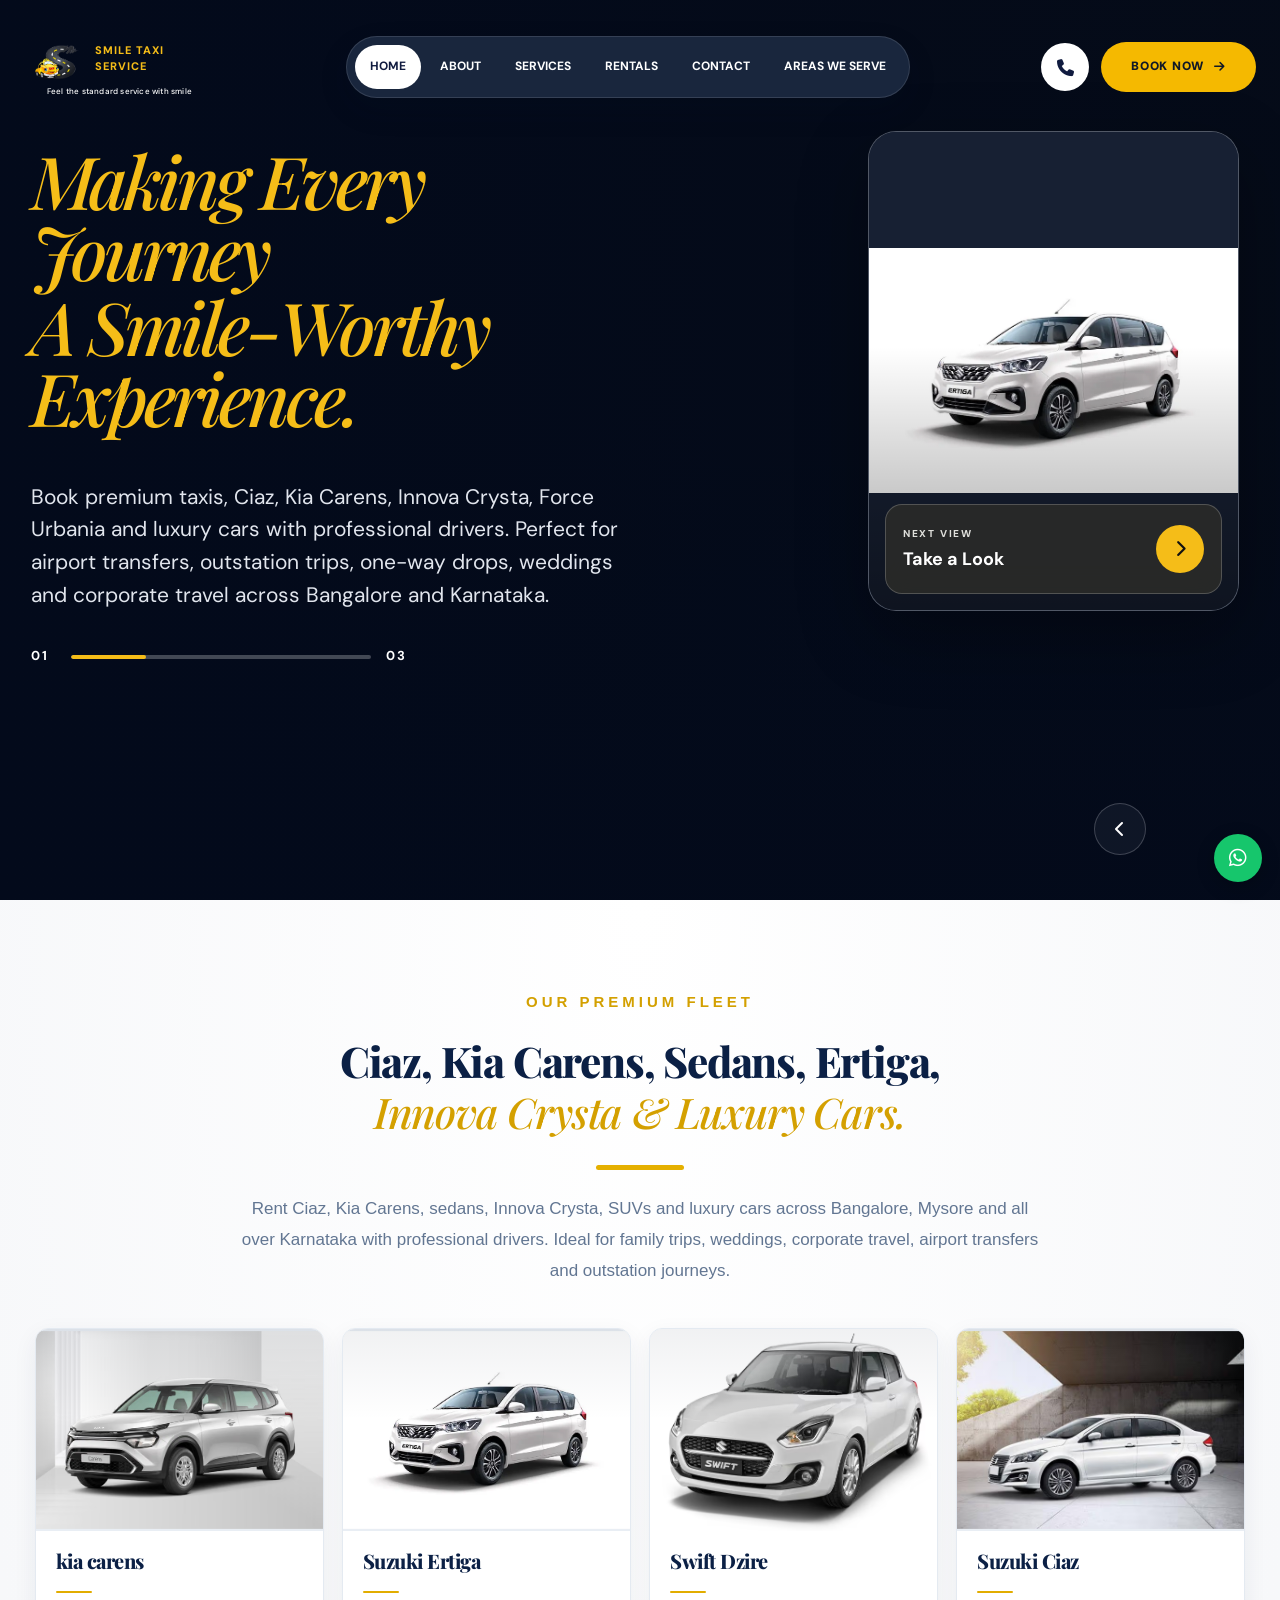
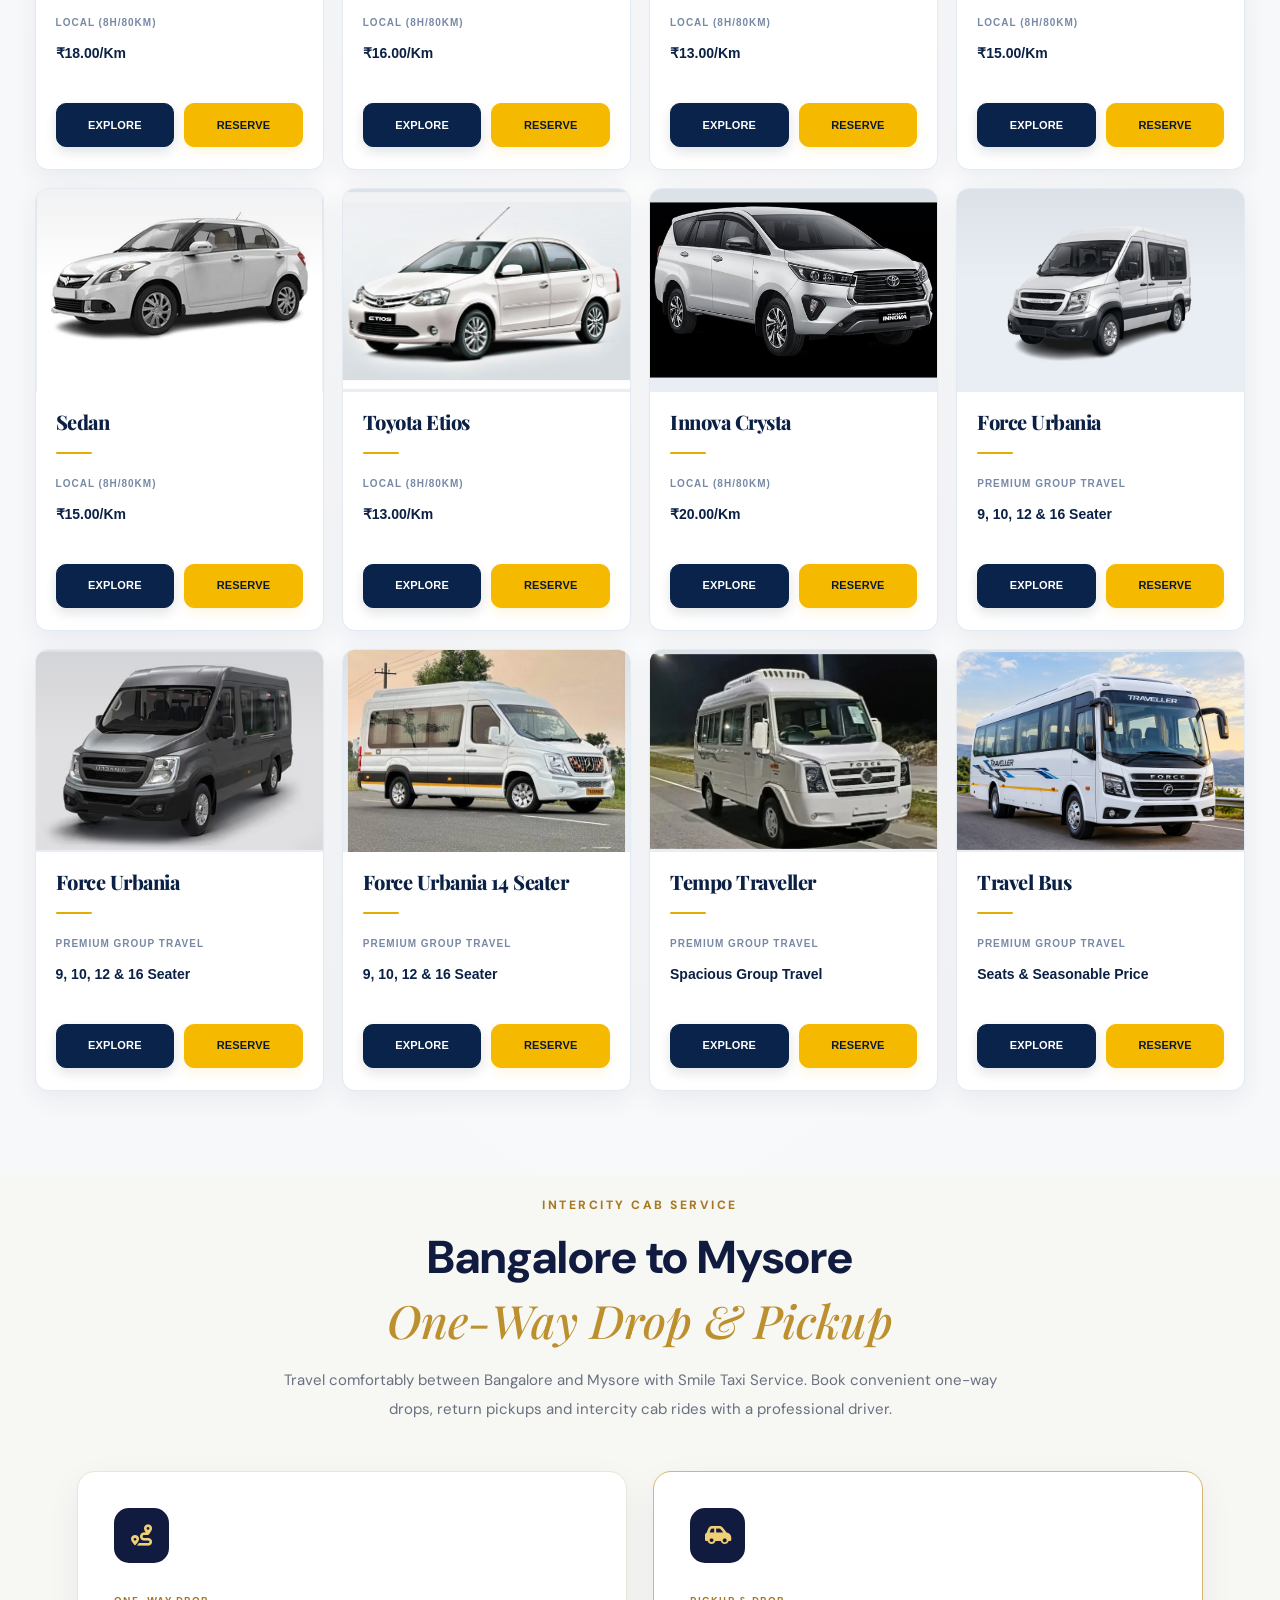
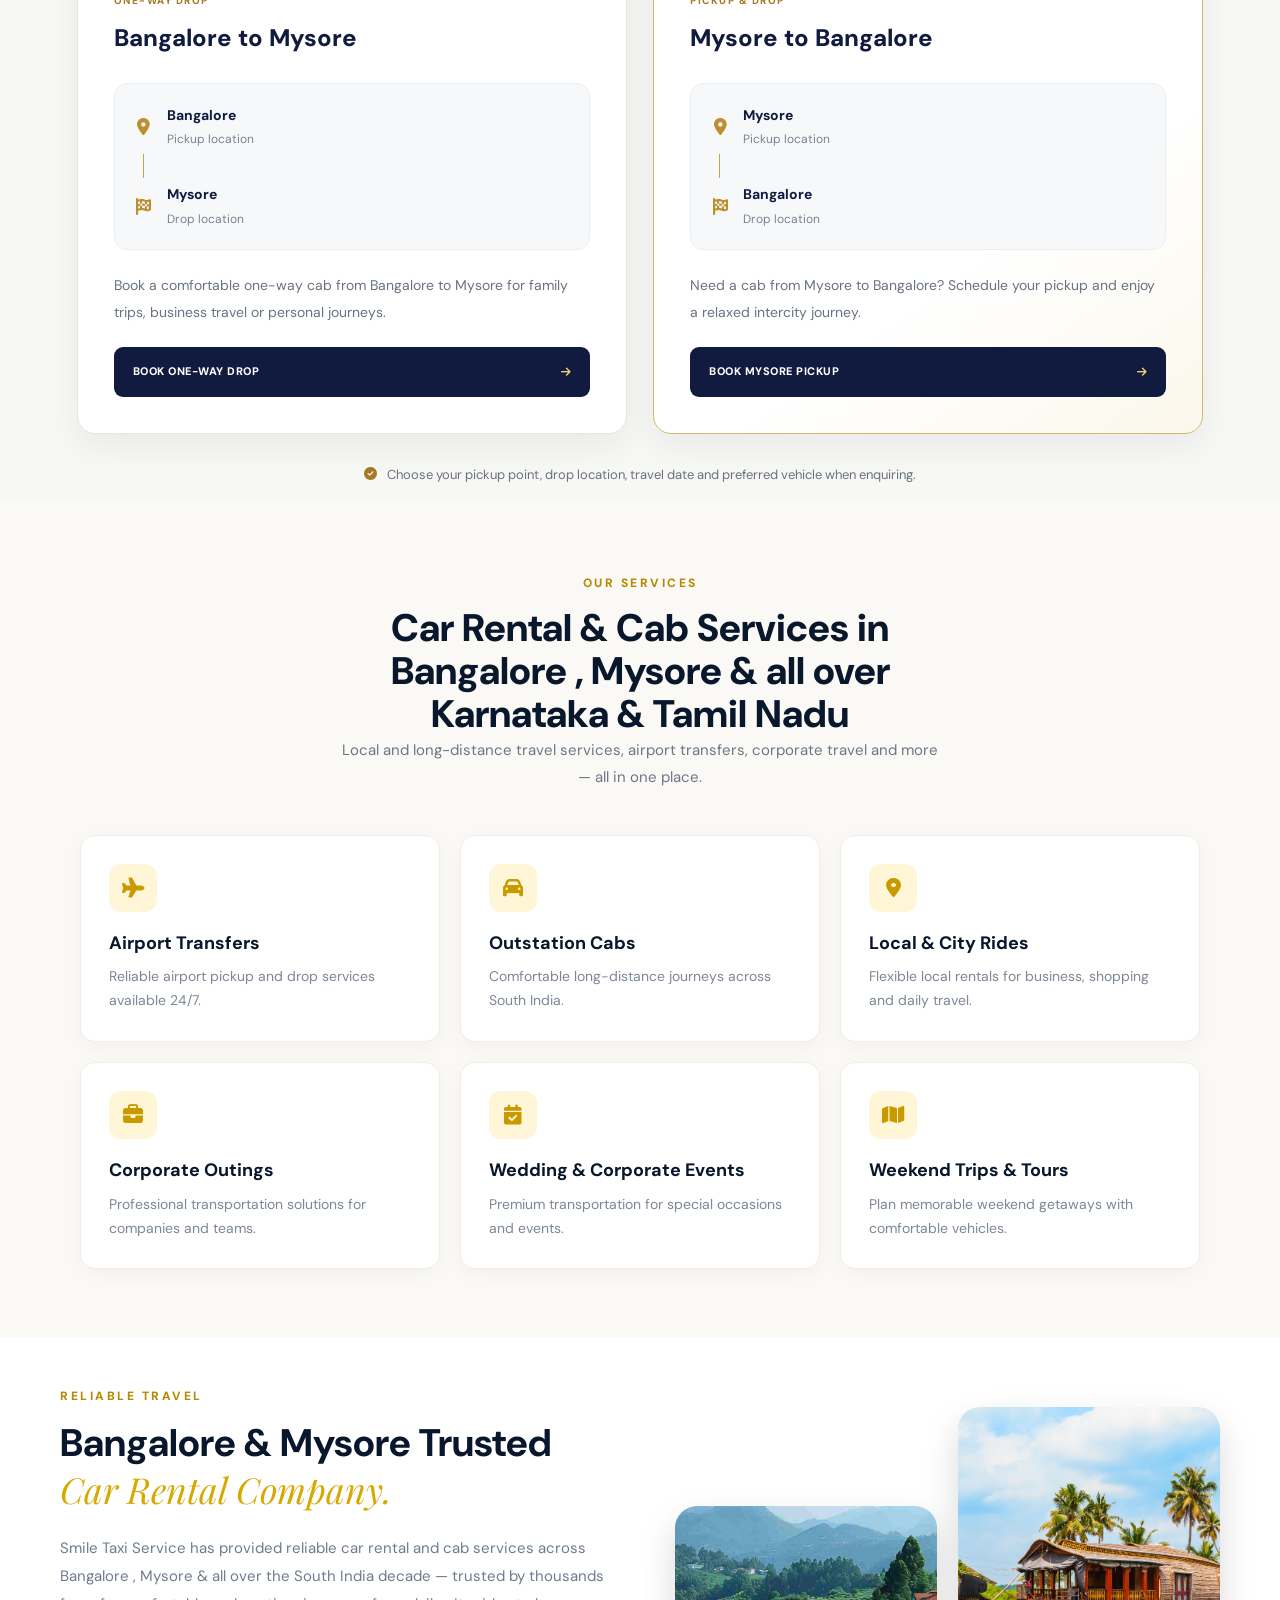
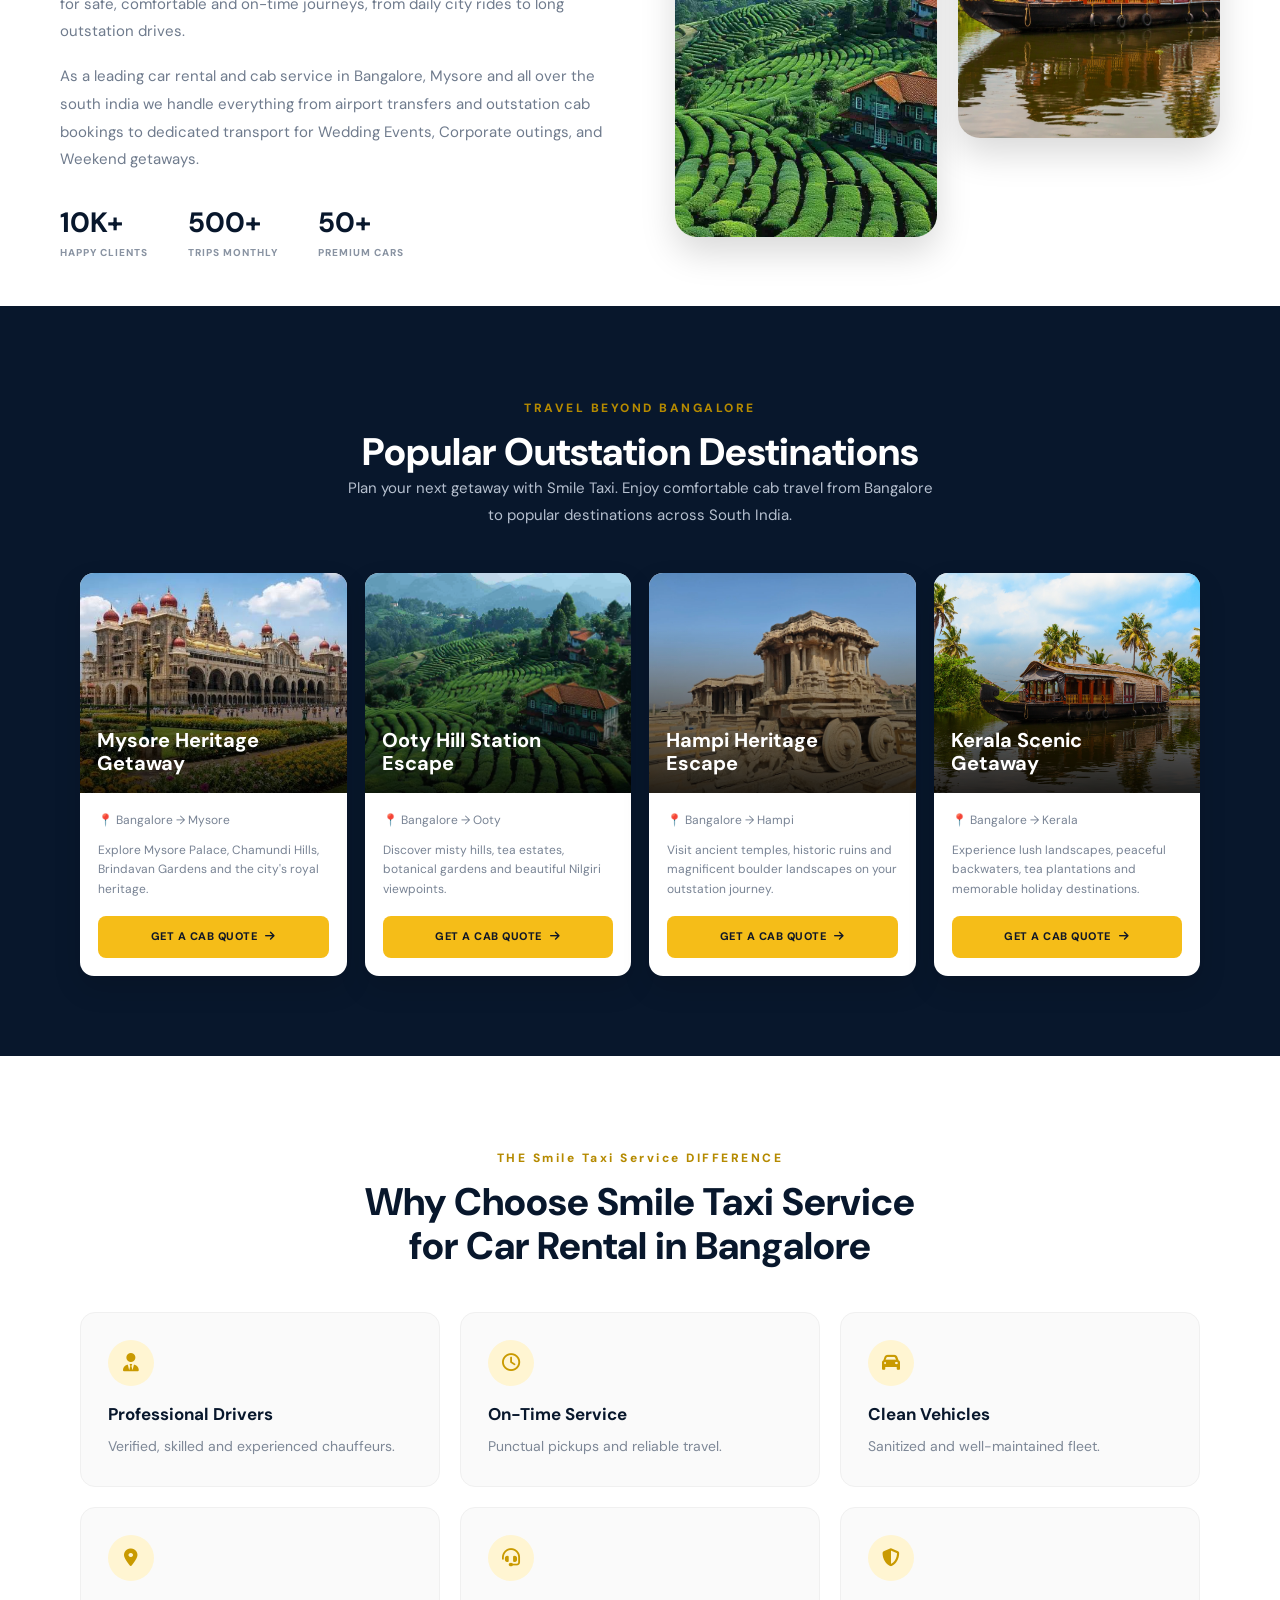
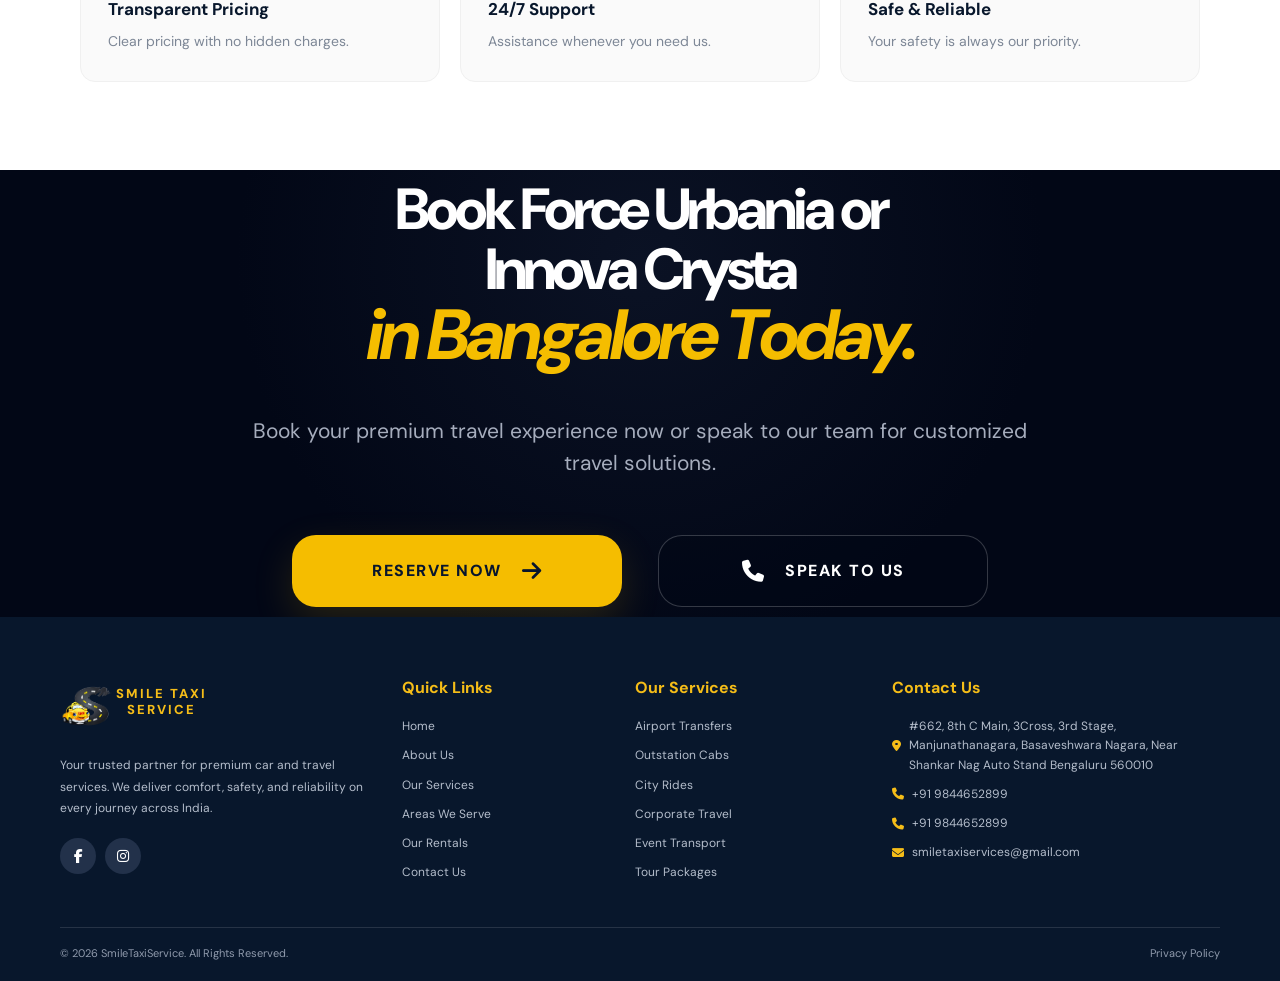
==== commit 0f6d33b7: "updated" ====
--- a/index.html
+++ b/index.html
@@ -179,7 +179,7 @@
 
             <div class="fleet-content">
 
-                <h3>Kia Cranes</h3>
+                <h3>kia carens</h3>
 
                 <div class="fleet-divider"></div>
 
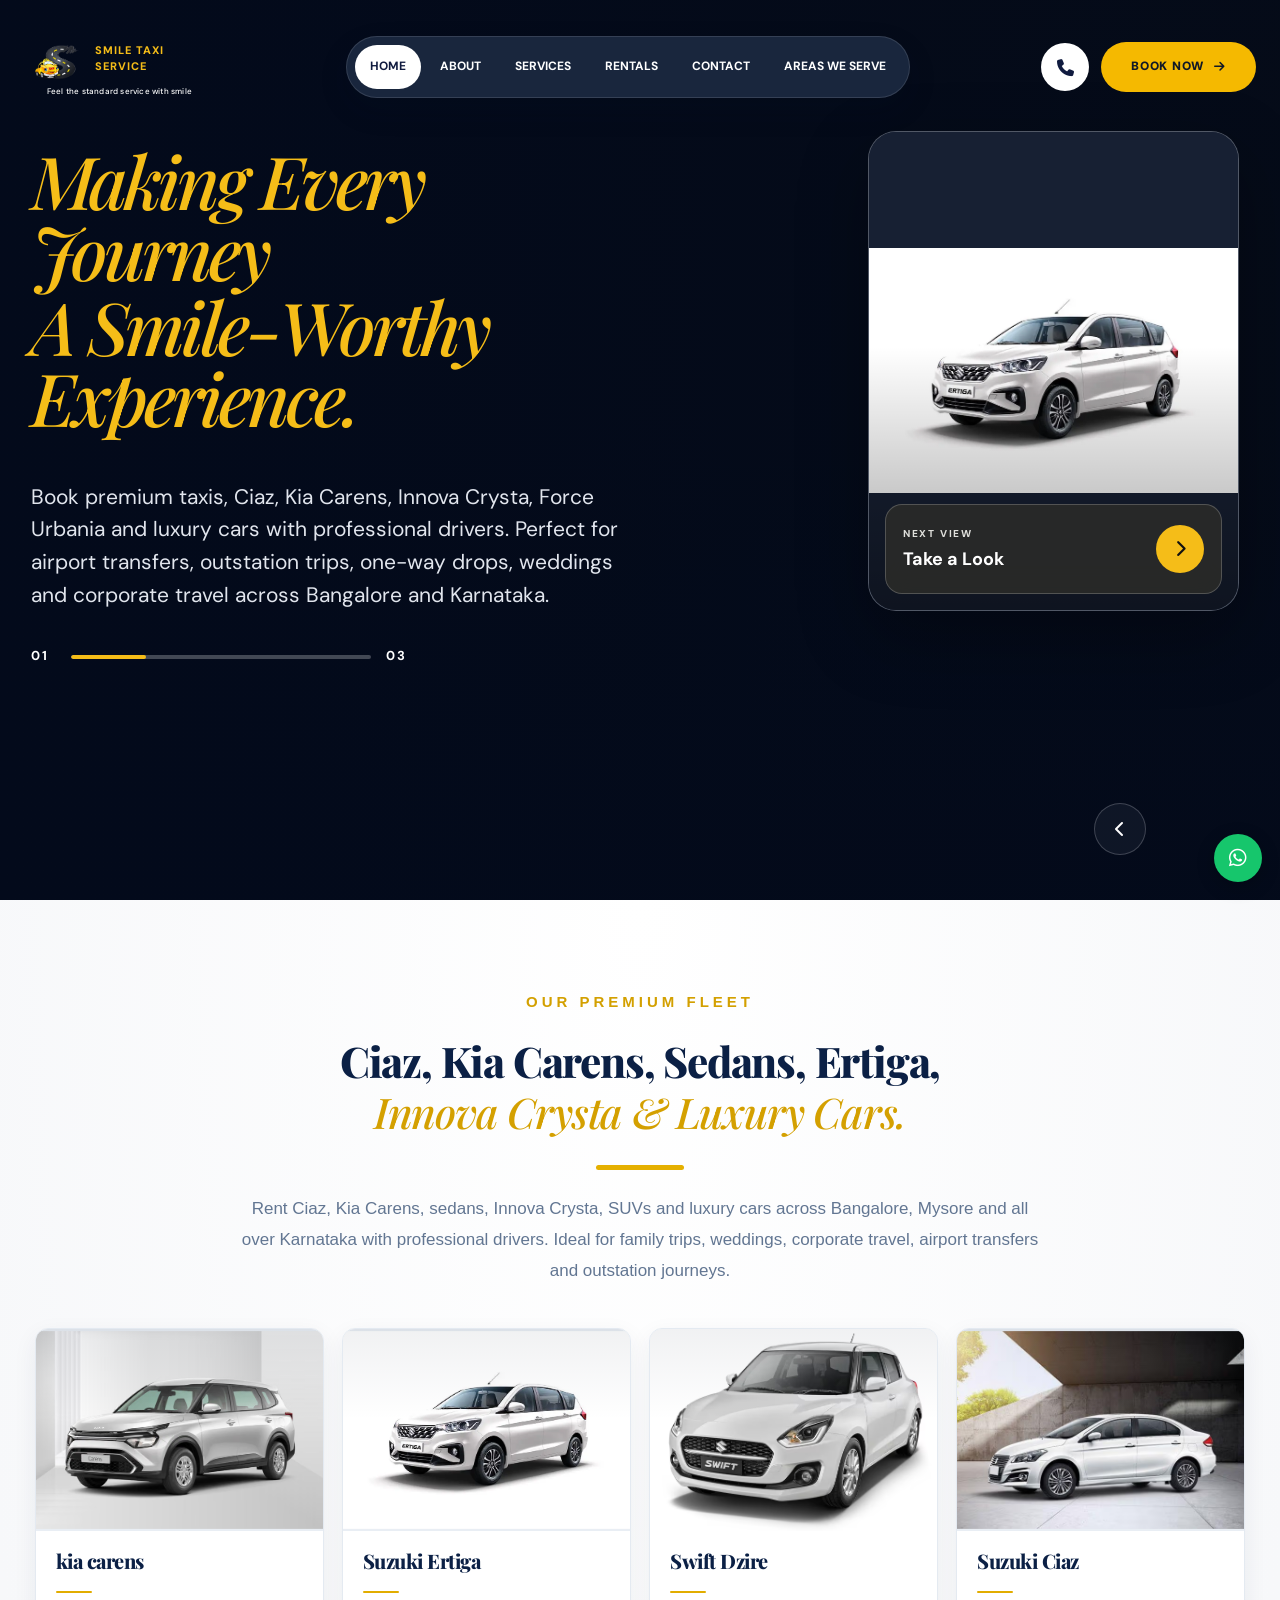
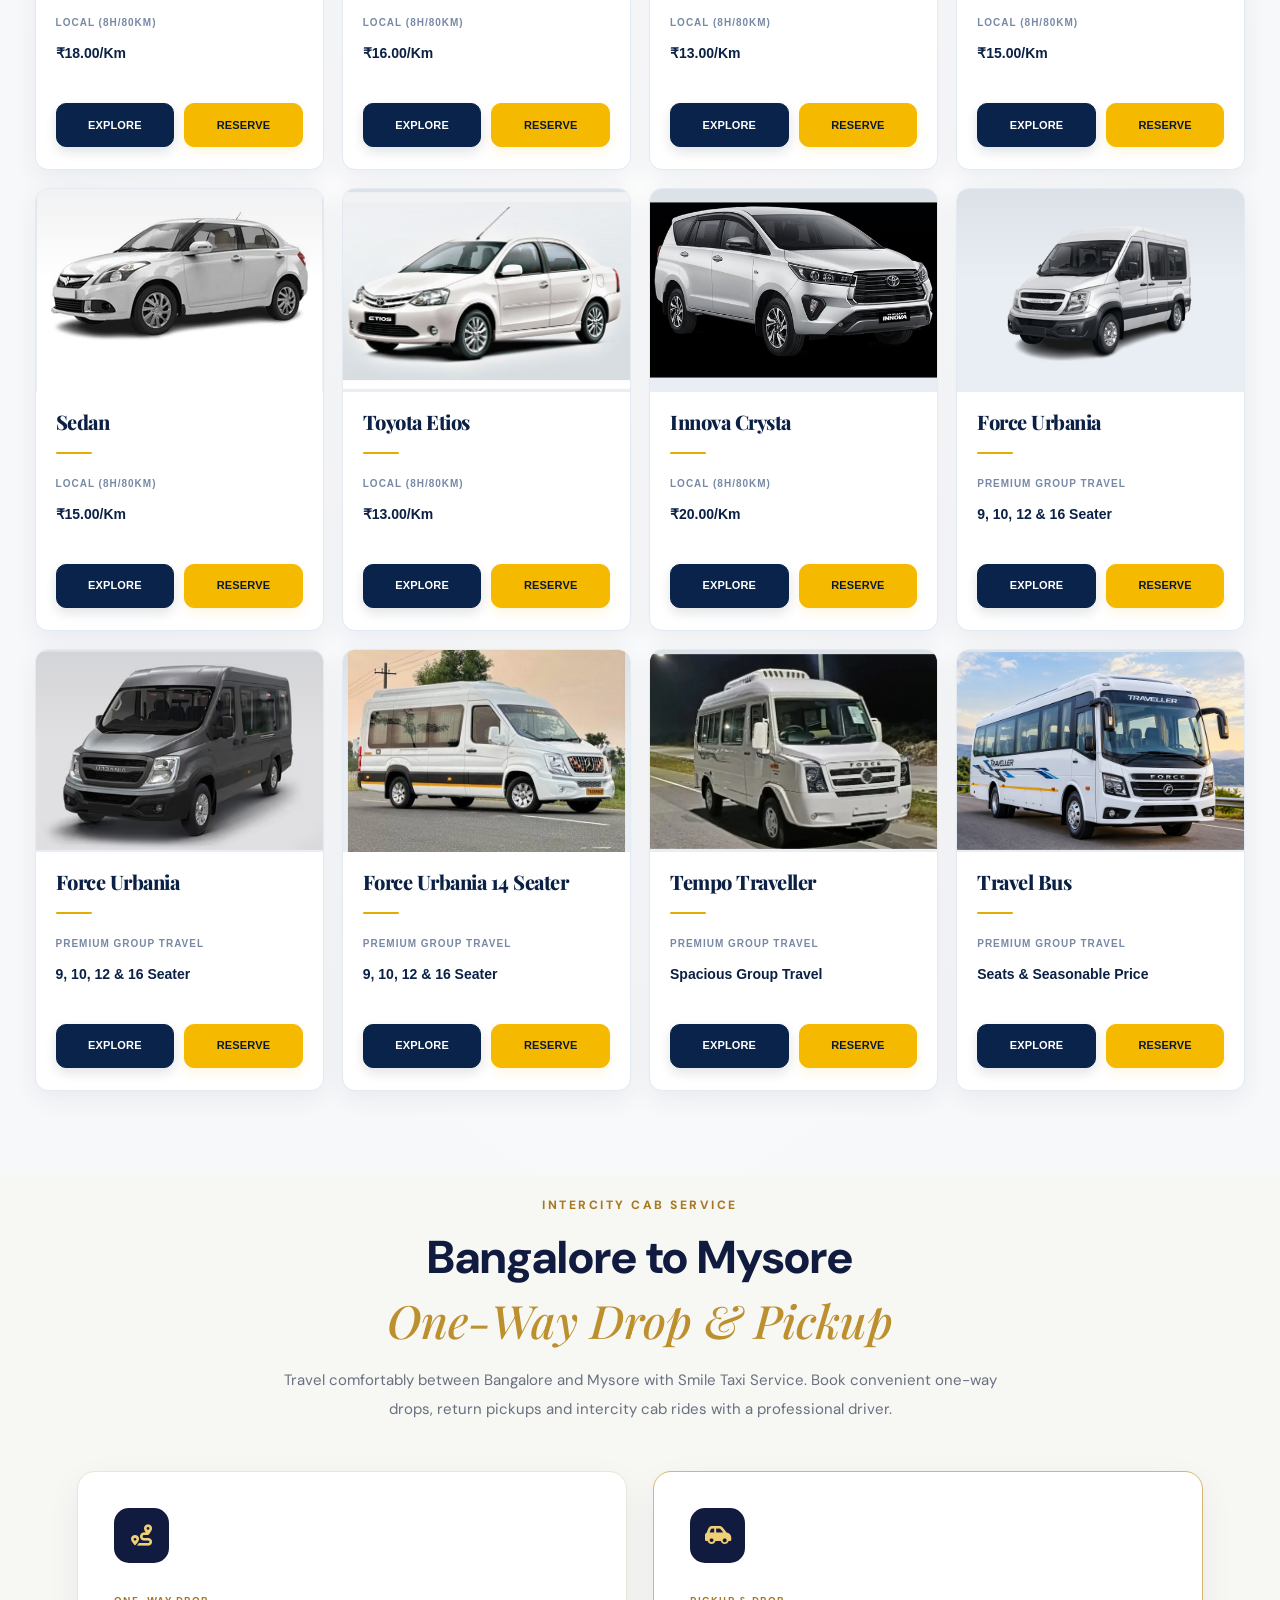
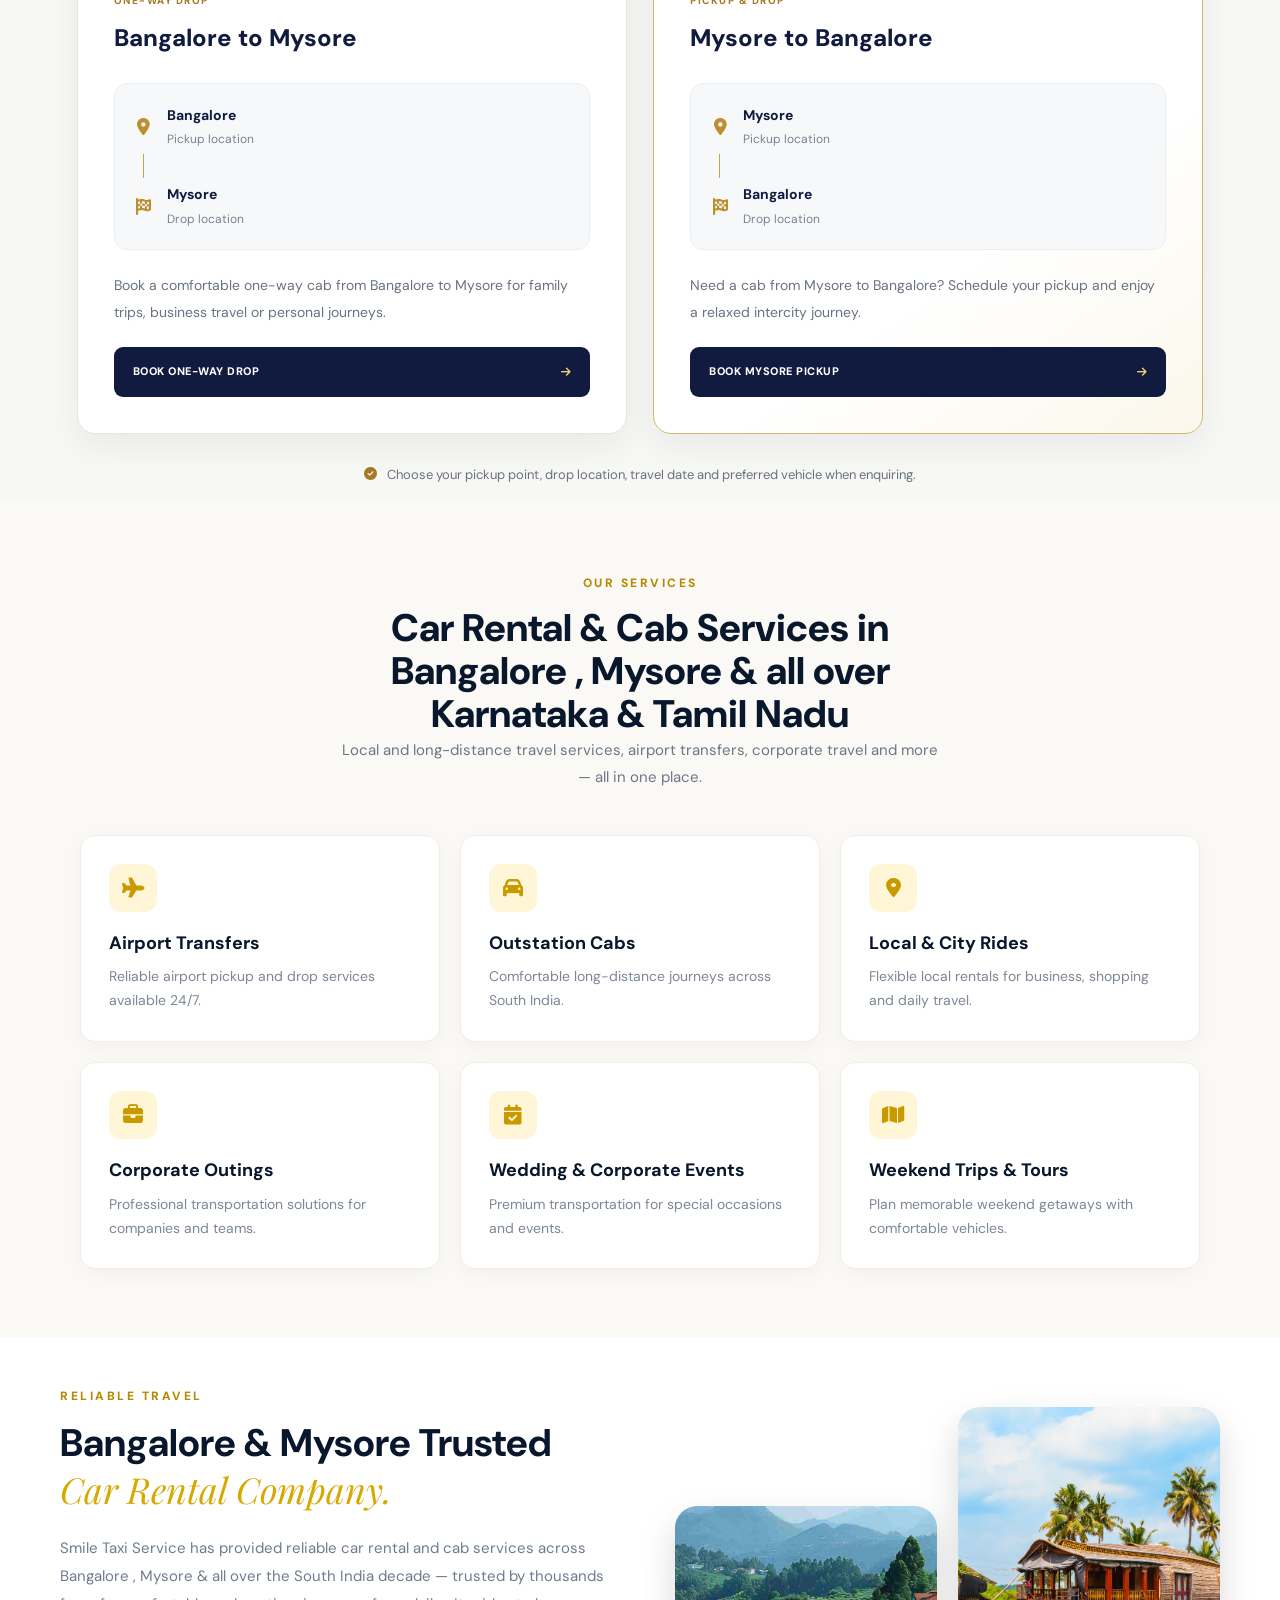
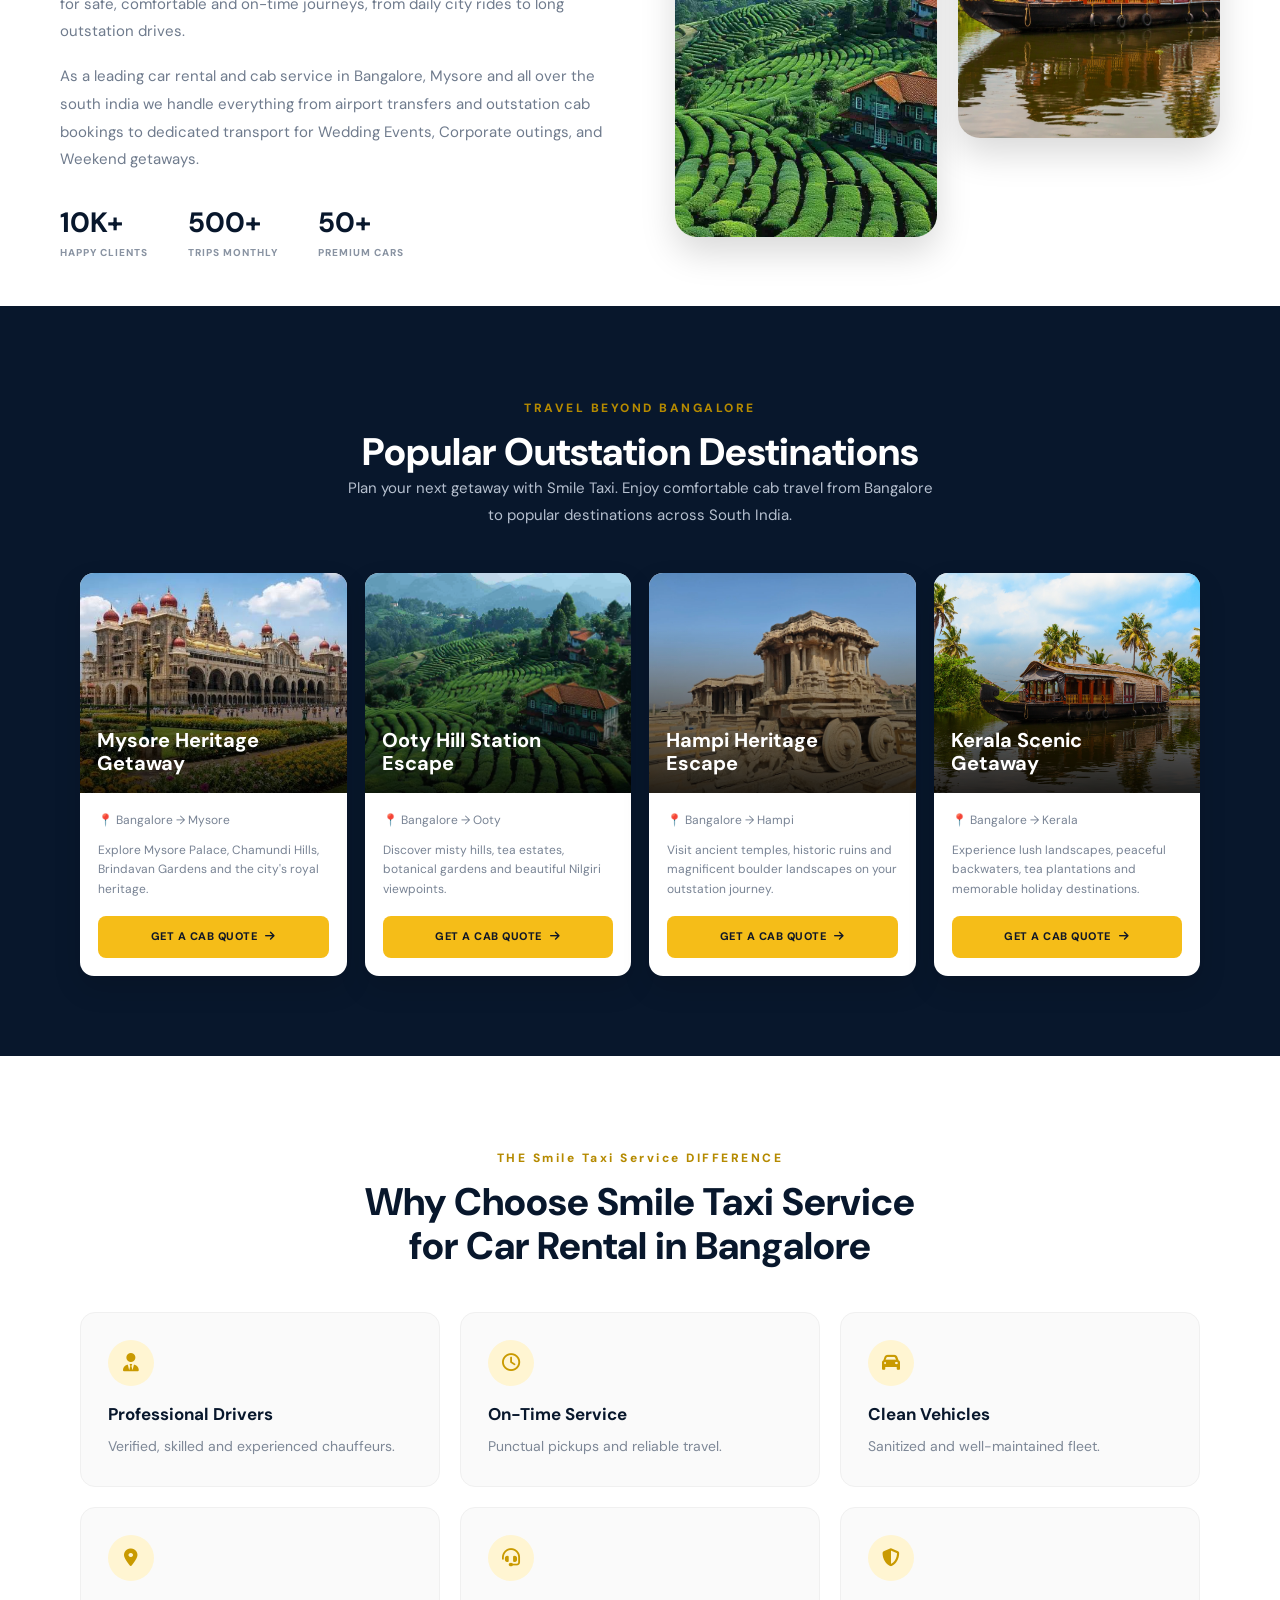
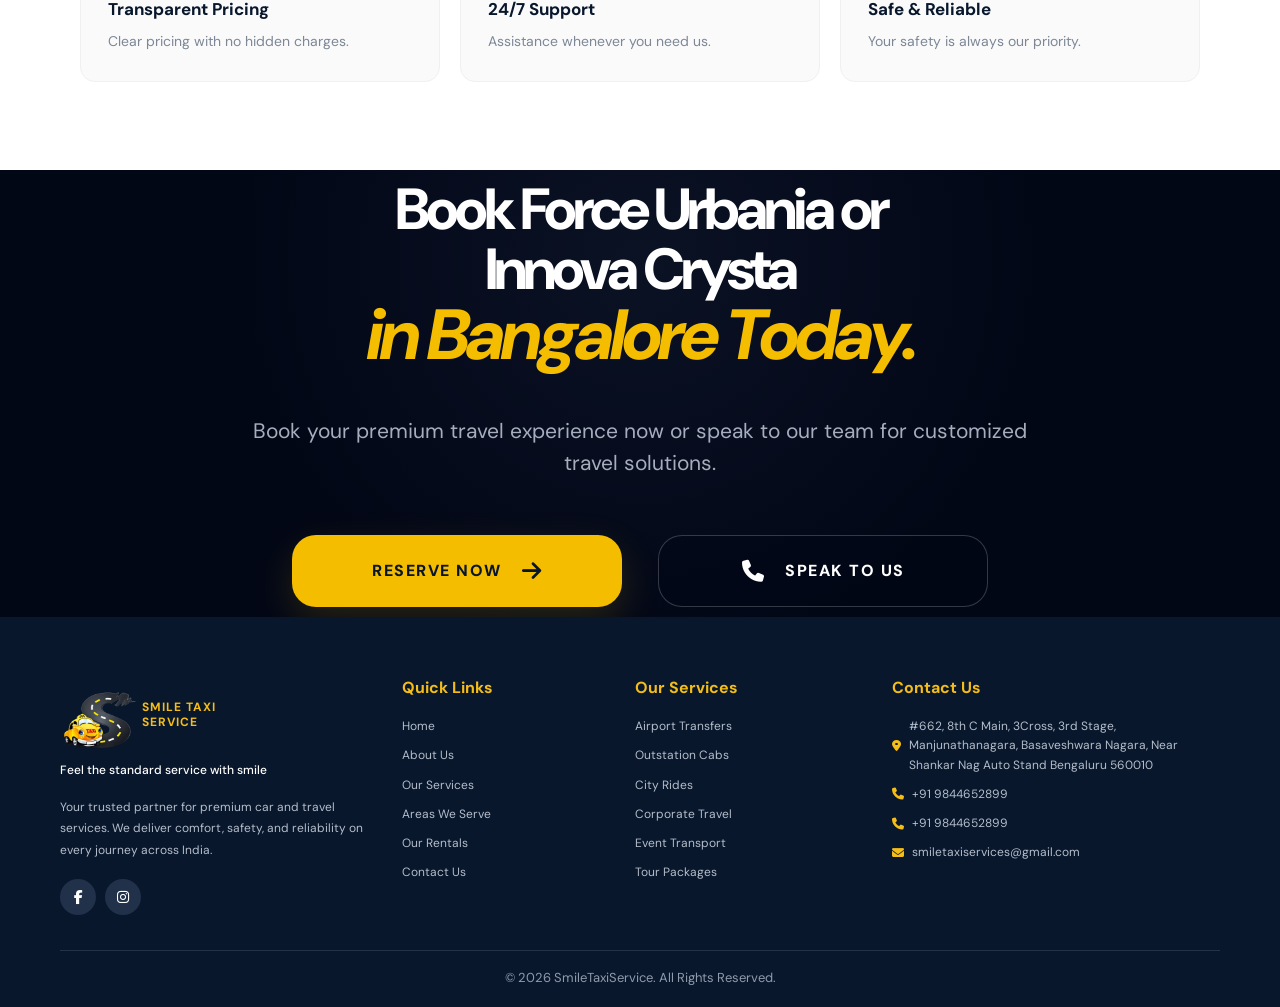
==== commit 89d6825c: "footer updated" ====
--- a/index.html
+++ b/index.html
@@ -1525,6 +1525,10 @@
         SMILE TAXI<br>
         SERVICE
       </span>
+
+      <span class="st-tagline">
+        Feel the standard service with smile
+    </span>
     </a>
 
             </div>
@@ -1697,9 +1701,7 @@
         </span>
 
 
-        <span>
-            Privacy Policy
-        </span>
+       
 
     </div>
 
--- a/style.css
+++ b/style.css
@@ -1236,31 +1236,74 @@
     border-color: var(--gold);
     color: #111;
 }
-
-/* =========================================================
-   LOGO
-========================================================= */
-
-.st-logo {
-    display: inline-flex;
+/* FOOTER LOGO */
+
+.footer-logo {
+    display: flex;
+    flex-direction: column;
+    align-items: flex-start;
+}
+
+.footer-logo .st-logo {
+    display: grid;
+    grid-template-columns: 80px auto;
+    grid-template-rows: auto auto;
     align-items: center;
-    gap: 1px;
-    flex-shrink: 0;
-}
-
-.st-logo img {
-    width: 55px;
-    height: 55px;
+    column-gap: 2px;
+    row-gap: 4px;
+    text-decoration: none;
+}
+
+.footer-logo .st-logo img {
+    grid-column: 1;
+    grid-row: 1;
+    width: 80px;
+    height: 80px;
     object-fit: contain;
-}
-
-.st-logo-text {
-    color: var(--gold);
-    font-size: 13px;
-    font-weight: 800;
+    margin: 0;
+}
+
+.footer-logo .st-logo-text {
+    grid-column: 2;
+    grid-row: 1;
+    color: #f5bd18;
+    font-size: 12px;
+    font-weight: 700;
+    line-height: 1.2;
+    letter-spacing: 1px;
+    text-align: left;
+}
+
+.footer-logo .st-tagline {
+    grid-column: 1 / 3;
+    grid-row: 2;
+    color: #fff;
+    font-size: 12px;
+    font-weight: 500;
+    line-height: 1.5;
     text-align: center;
-    line-height: 1.25;
-    letter-spacing: 2px;
+    margin-top: 2px;
+}
+
+/* MOBILE */
+@media (max-width: 600px) {
+    .footer-logo .st-logo {
+        grid-template-columns: 55px auto;
+        column-gap: 3px;
+    }
+
+    .footer-logo .st-logo img {
+        width: 55px;
+        height: 55px;
+    }
+
+    .footer-logo .st-logo-text {
+        font-size: 13px;
+    }
+
+    .footer-logo .st-tagline {
+        font-size: 11px;
+    }
 }
 
 /* =========================================================
@@ -1350,17 +1393,21 @@
     align-items: center;
     gap: 8px;
 }
-
 .footer-bottom {
     width: min(1160px, calc(100% - 48px));
     margin: 35px auto 0;
     padding-top: 17px;
-    display: flex;
-    justify-content: space-between;
-    gap: 20px;
+
+    display: flex;
+    justify-content: center;
+    align-items: center;
+
+    text-align: center;
+
     border-top: 1px solid rgba(255,255,255,.12);
+
     color: #8f9aac;
-    font-size: 11px;
+    font-size: 13px;
 }
 
 /* Floating contact buttons */
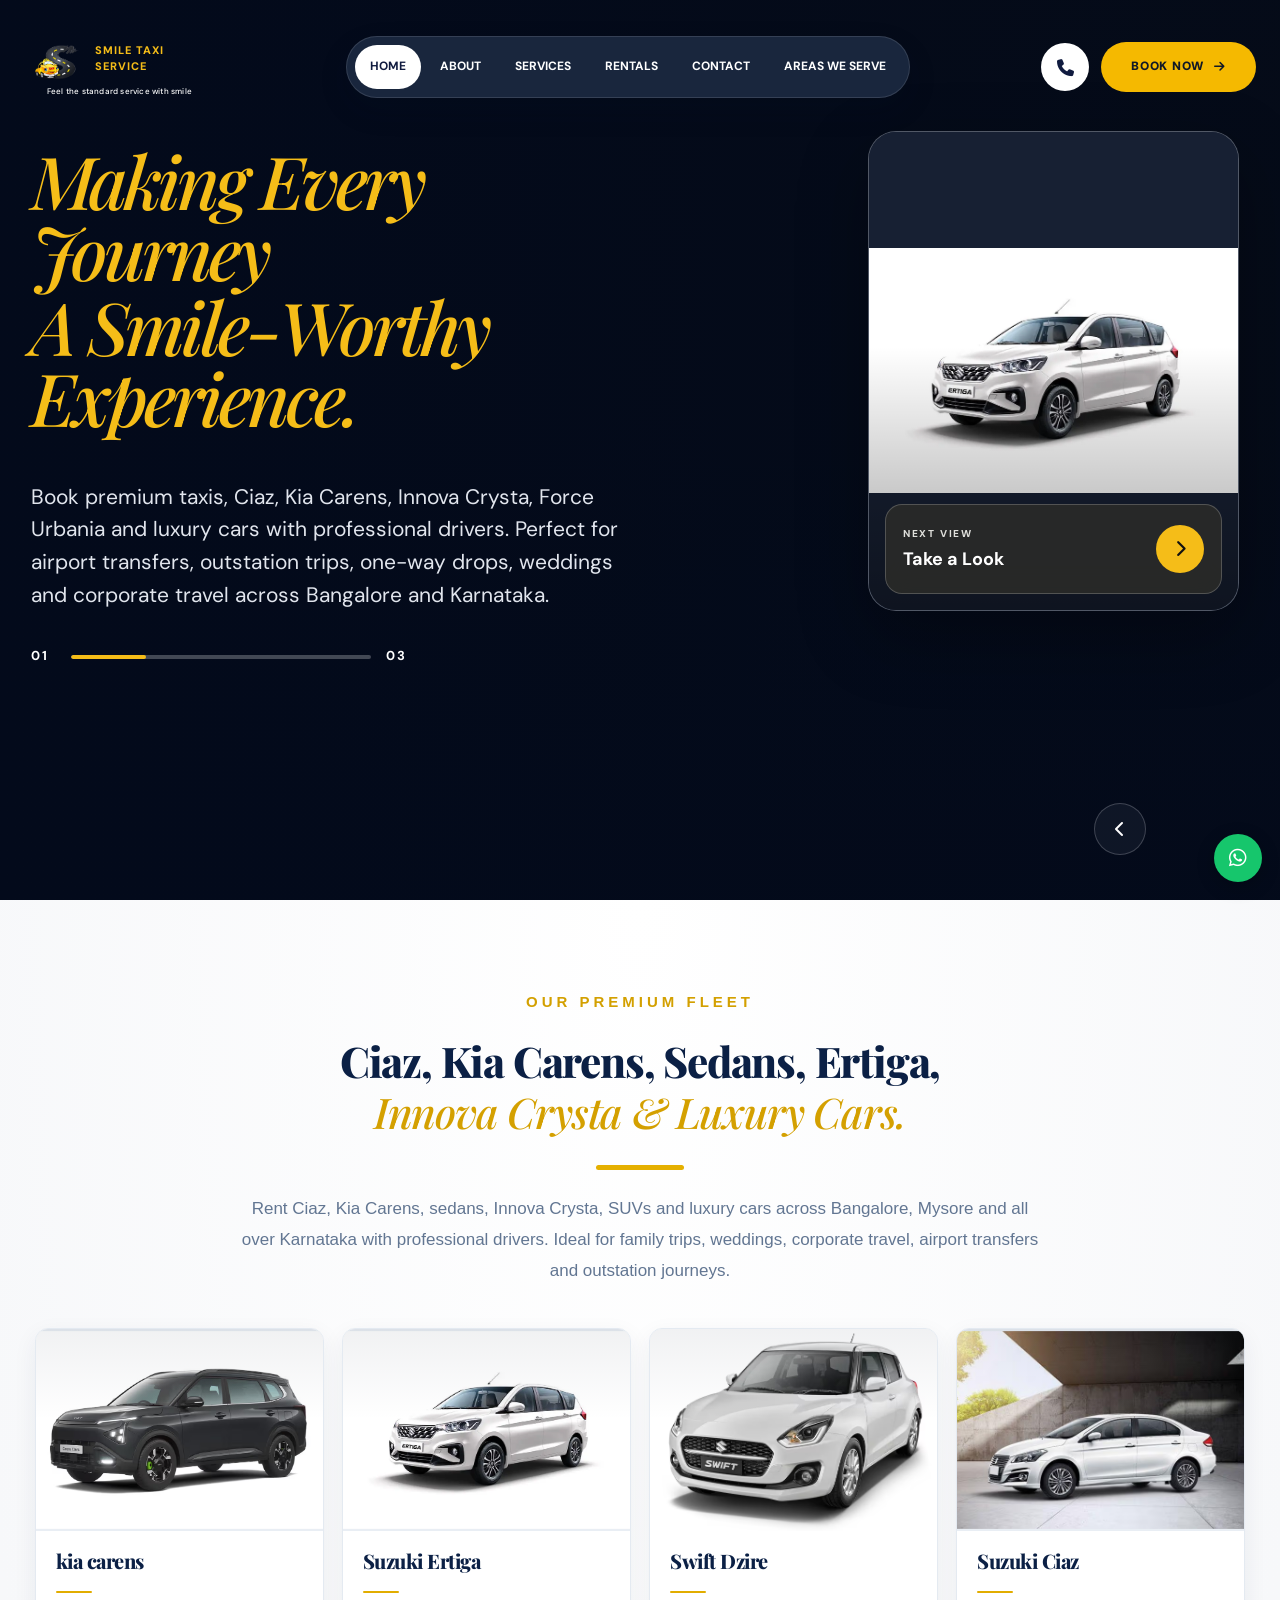
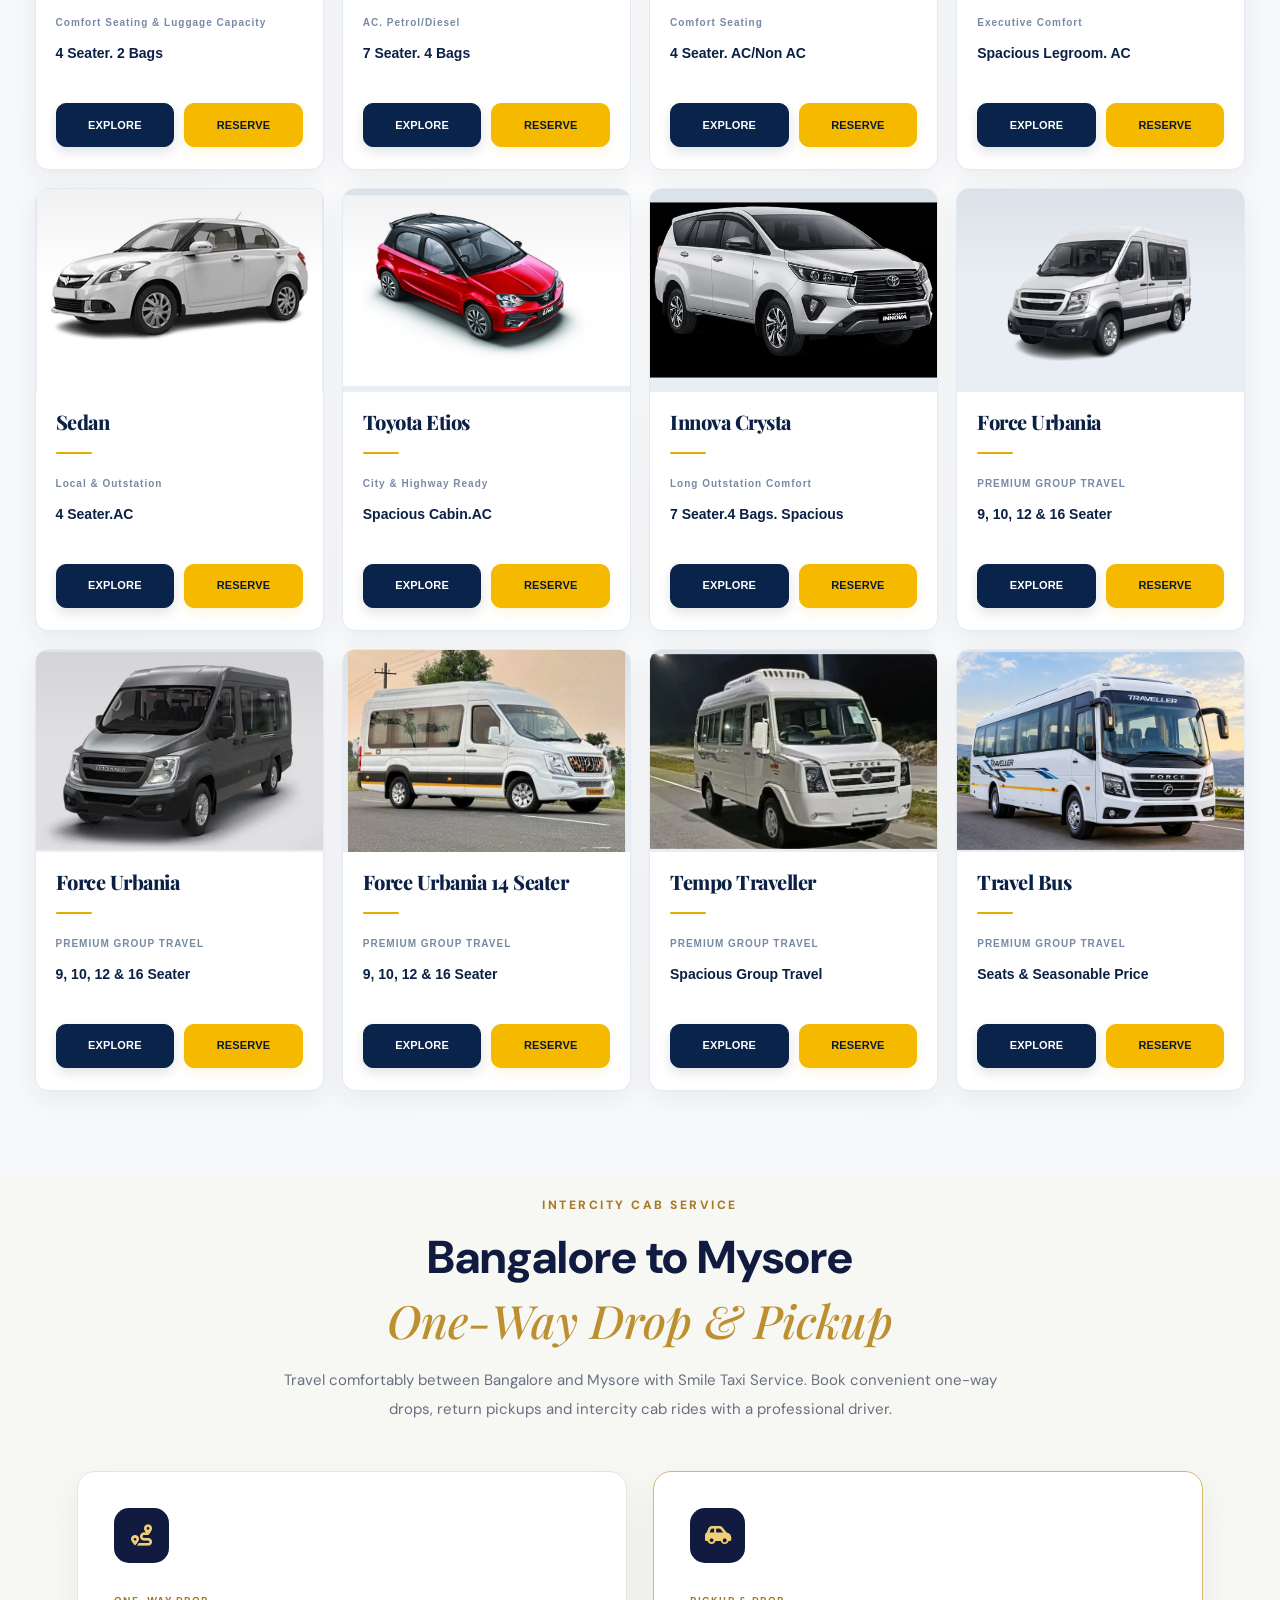
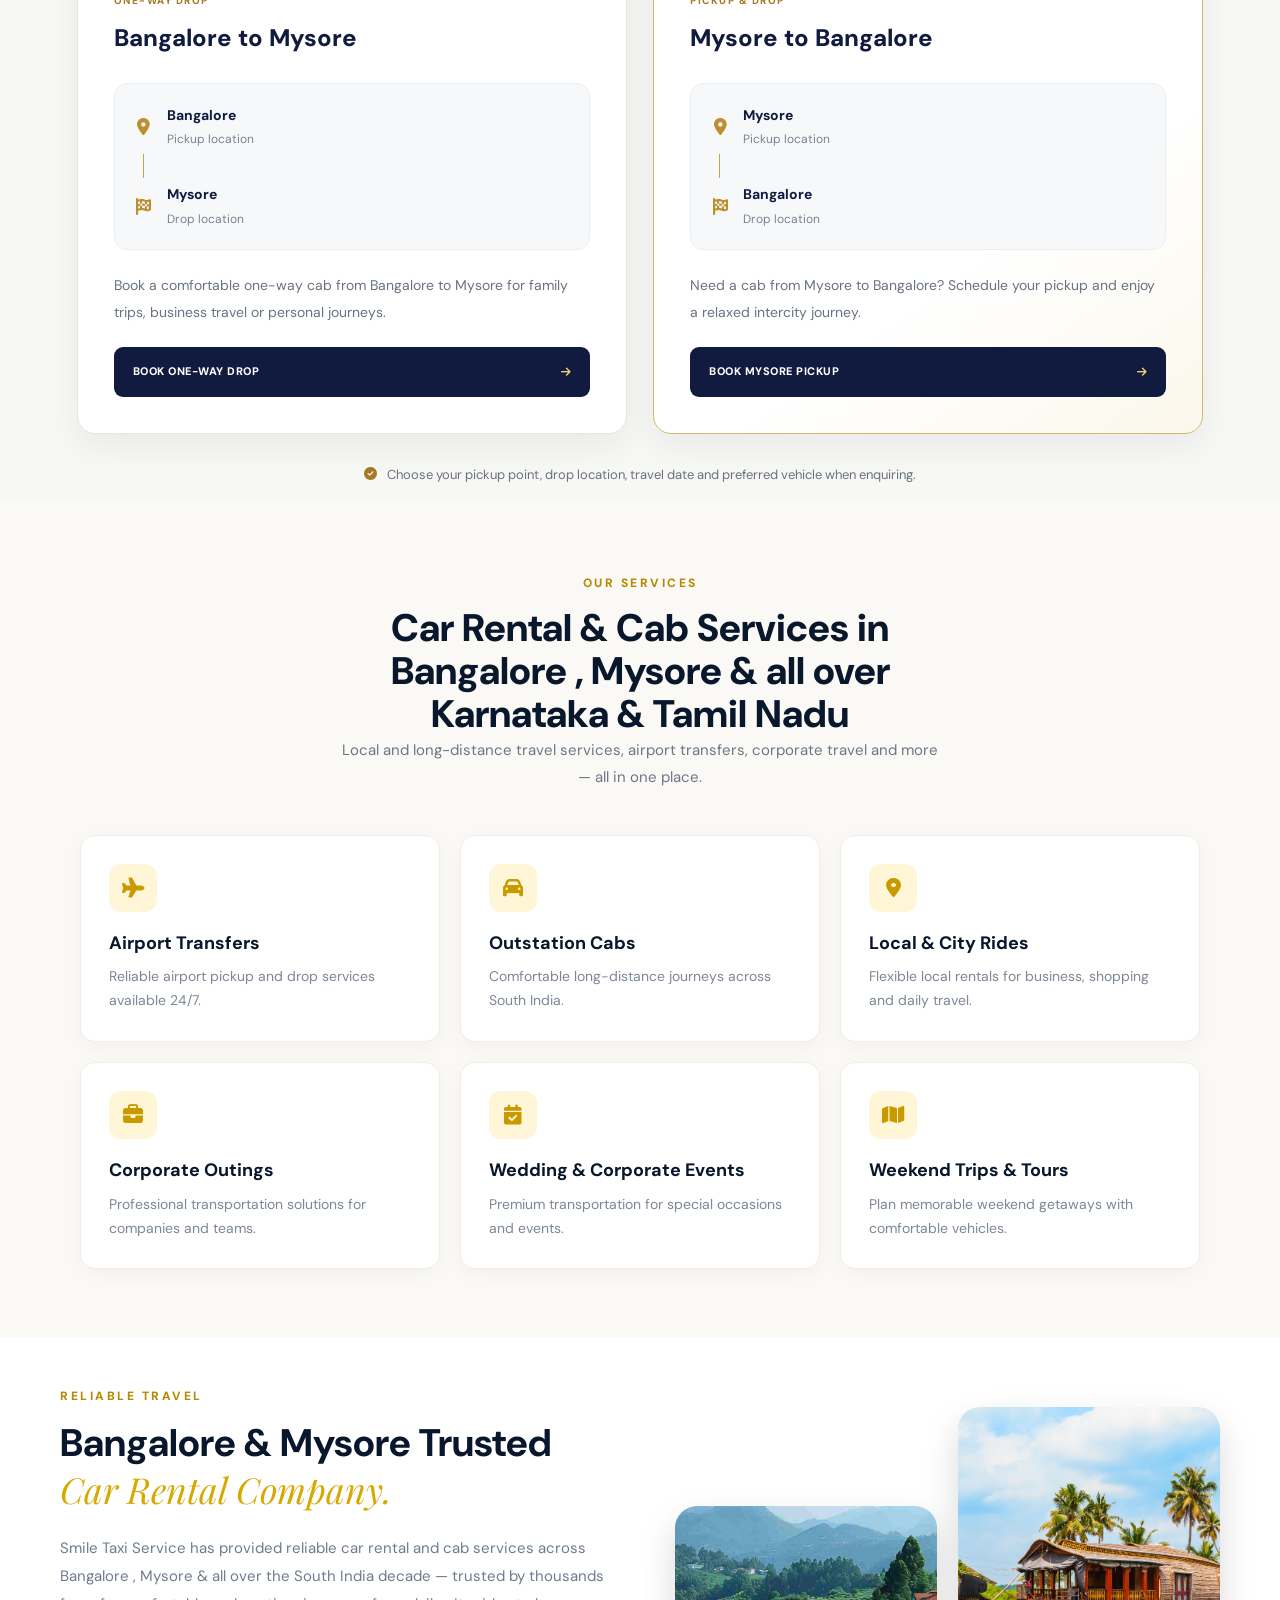
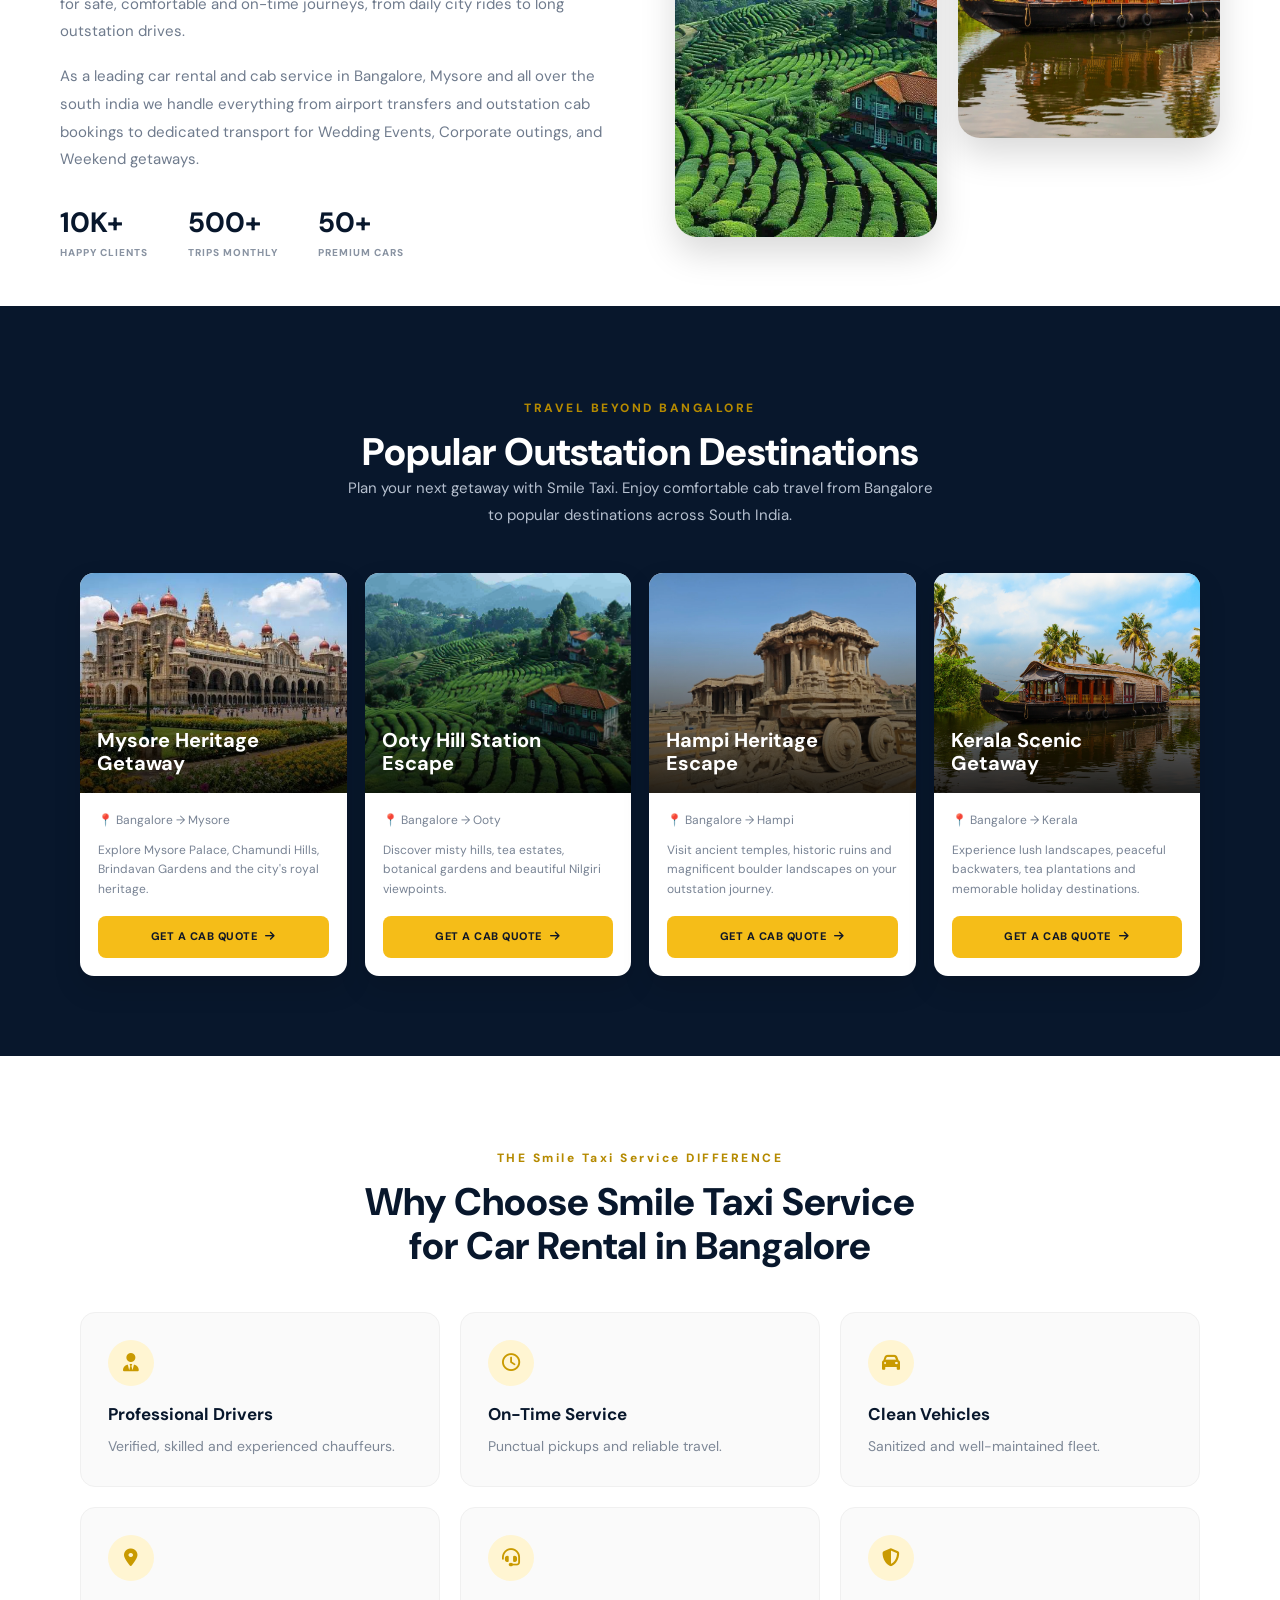
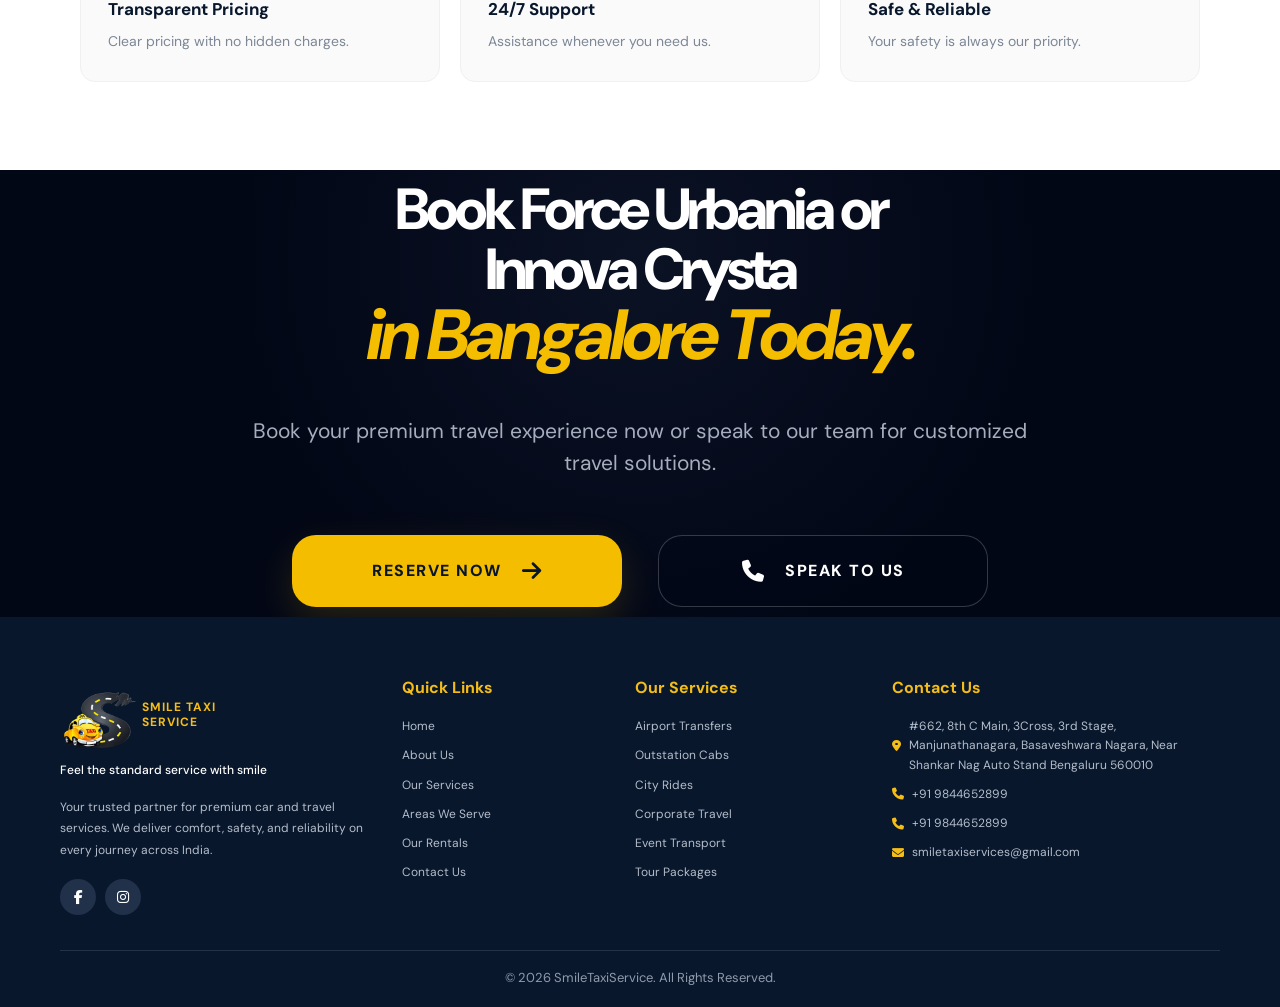
==== commit f3ba13a2: "updated cab pictures" ====
--- a/index.html
+++ b/index.html
@@ -162,7 +162,7 @@
             <div class="fleet-image">
 
                 <img
-                    src="assets/images/KiaCarens.jpg"
+                    src="assets/images/kia cranes clavis.jpg"
                     class="fleet-bg"
                     alt="Urbania 10 Seater">
 
@@ -184,11 +184,11 @@
                 <div class="fleet-divider"></div>
 
                 <span class="local-text">
-                    LOCAL (8H/80KM)
+                    Comfort Seating & Luggage Capacity
                 </span>
 
                 <strong class="fleet-price">
-                    ₹18.00/Km
+                    4 Seater. 2 Bags
                 </strong>
 
                 <div class="fleet-buttons">
@@ -238,11 +238,11 @@
                 <div class="fleet-divider"></div>
 
                 <span class="local-text">
-                    LOCAL (8H/80KM)
+                    AC. Petrol/Diesel
                 </span>
 
                 <strong class="fleet-price">
-                    ₹16.00/Km
+                    7 Seater. 4 Bags
                 </strong>
 
                 <div class="fleet-buttons">
@@ -289,11 +289,11 @@
                 <div class="fleet-divider"></div>
 
                 <span class="local-text">
-                    LOCAL (8H/80KM)
+                    Comfort Seating
                 </span>
 
                 <strong class="fleet-price">
-                    ₹13.00/Km
+                    4 Seater. AC/Non AC
                 </strong>
 
                 <div class="fleet-buttons">
@@ -340,11 +340,11 @@
                 <div class="fleet-divider"></div>
 
                 <span class="local-text">
-                    LOCAL (8H/80KM)
+                    Executive Comfort
                 </span>
 
                 <strong class="fleet-price">
-                    ₹15.00/Km
+                    Spacious Legroom. AC
                 </strong>
 
                 <div class="fleet-buttons">
@@ -392,11 +392,11 @@
                 <div class="fleet-divider"></div>
 
                 <span class="local-text">
-                    LOCAL (8H/80KM)
+                    Local & Outstation
                 </span>
 
                 <strong class="fleet-price">
-                    ₹15.00/Km
+                    4 Seater.AC
                 </strong>
 
                 <div class="fleet-buttons">
@@ -421,7 +421,7 @@
             <div class="fleet-image">
 
                 <img
-                    src="assets/images/Toyota-Etios.jpg"
+                    src="assets/images/etios.jpg"
                     class="fleet-bg"
                     alt="Urbania 10 Seater">
 
@@ -441,11 +441,11 @@
                 <div class="fleet-divider"></div>
 
                 <span class="local-text">
-                    LOCAL (8H/80KM)
+                   City & Highway Ready
                 </span>
 
                 <strong class="fleet-price">
-                    ₹13.00/Km
+                    Spacious Cabin.AC
                 </strong>
 
                 <div class="fleet-buttons">
@@ -490,11 +490,11 @@
                 <div class="fleet-divider"></div>
 
                 <span class="local-text">
-                    LOCAL (8H/80KM)
+                     Long Outstation Comfort
                 </span>
 
                 <strong class="fleet-price">
-                    ₹20.00/Km
+                    7 Seater.4 Bags. Spacious
                 </strong>
 
                 <div class="fleet-buttons">
@@ -1489,7 +1489,7 @@
                 <i class="fa-solid fa-arrow-right"></i>
             </a>
 
-            <a href="tel:+919019993283" class="st-cta-secondary">
+            <a href="tel:+919844652899" class="st-cta-secondary">
                 <i class="fa-solid fa-phone"></i>
                 <span>SPEAK TO US</span>
             </a>
@@ -1646,7 +1646,7 @@
 
 
            
-            <a href="tel:+91">
+            <a href="tel:+91 9844652899">
 
                <i class="fa-solid fa-location-dot"></i>
 
@@ -1658,7 +1658,7 @@
             </a>
 
 
-            <a href="tel:+91">
+            <a href="tel:+91 9844652899">
 
                 <i class="fa-solid fa-phone"></i>
 
@@ -1667,7 +1667,7 @@
             </a>
 
 
-            <a href="tel:+919916777769">
+            <a href="tel:+919844652899">
 
                 <i class="fa-solid fa-phone"></i>
 
@@ -1718,7 +1718,7 @@
 
     <a
         class="whatsapp"
-        href="https://wa.me/919008644559"
+        href="https://wa.me/919844652899"
         aria-label="WhatsApp">
 
         <i class="fa-brands fa-whatsapp"></i>
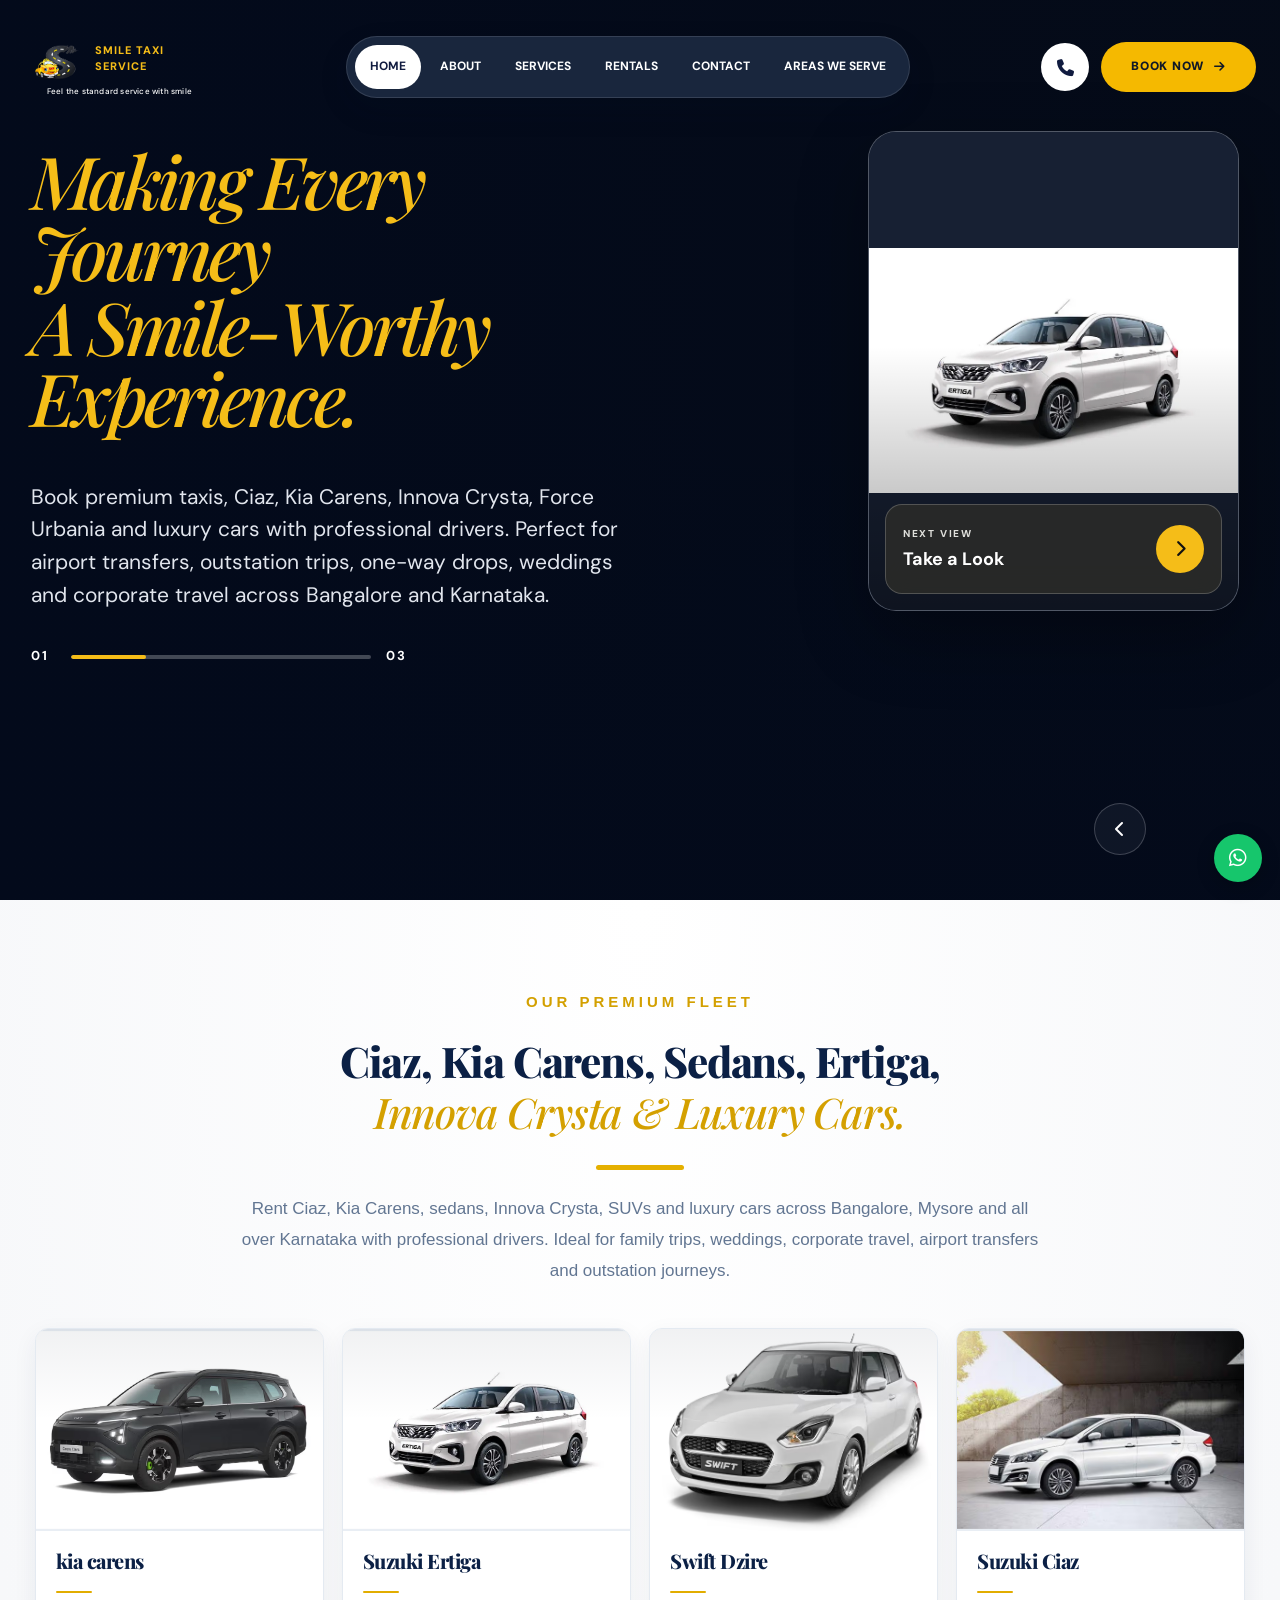
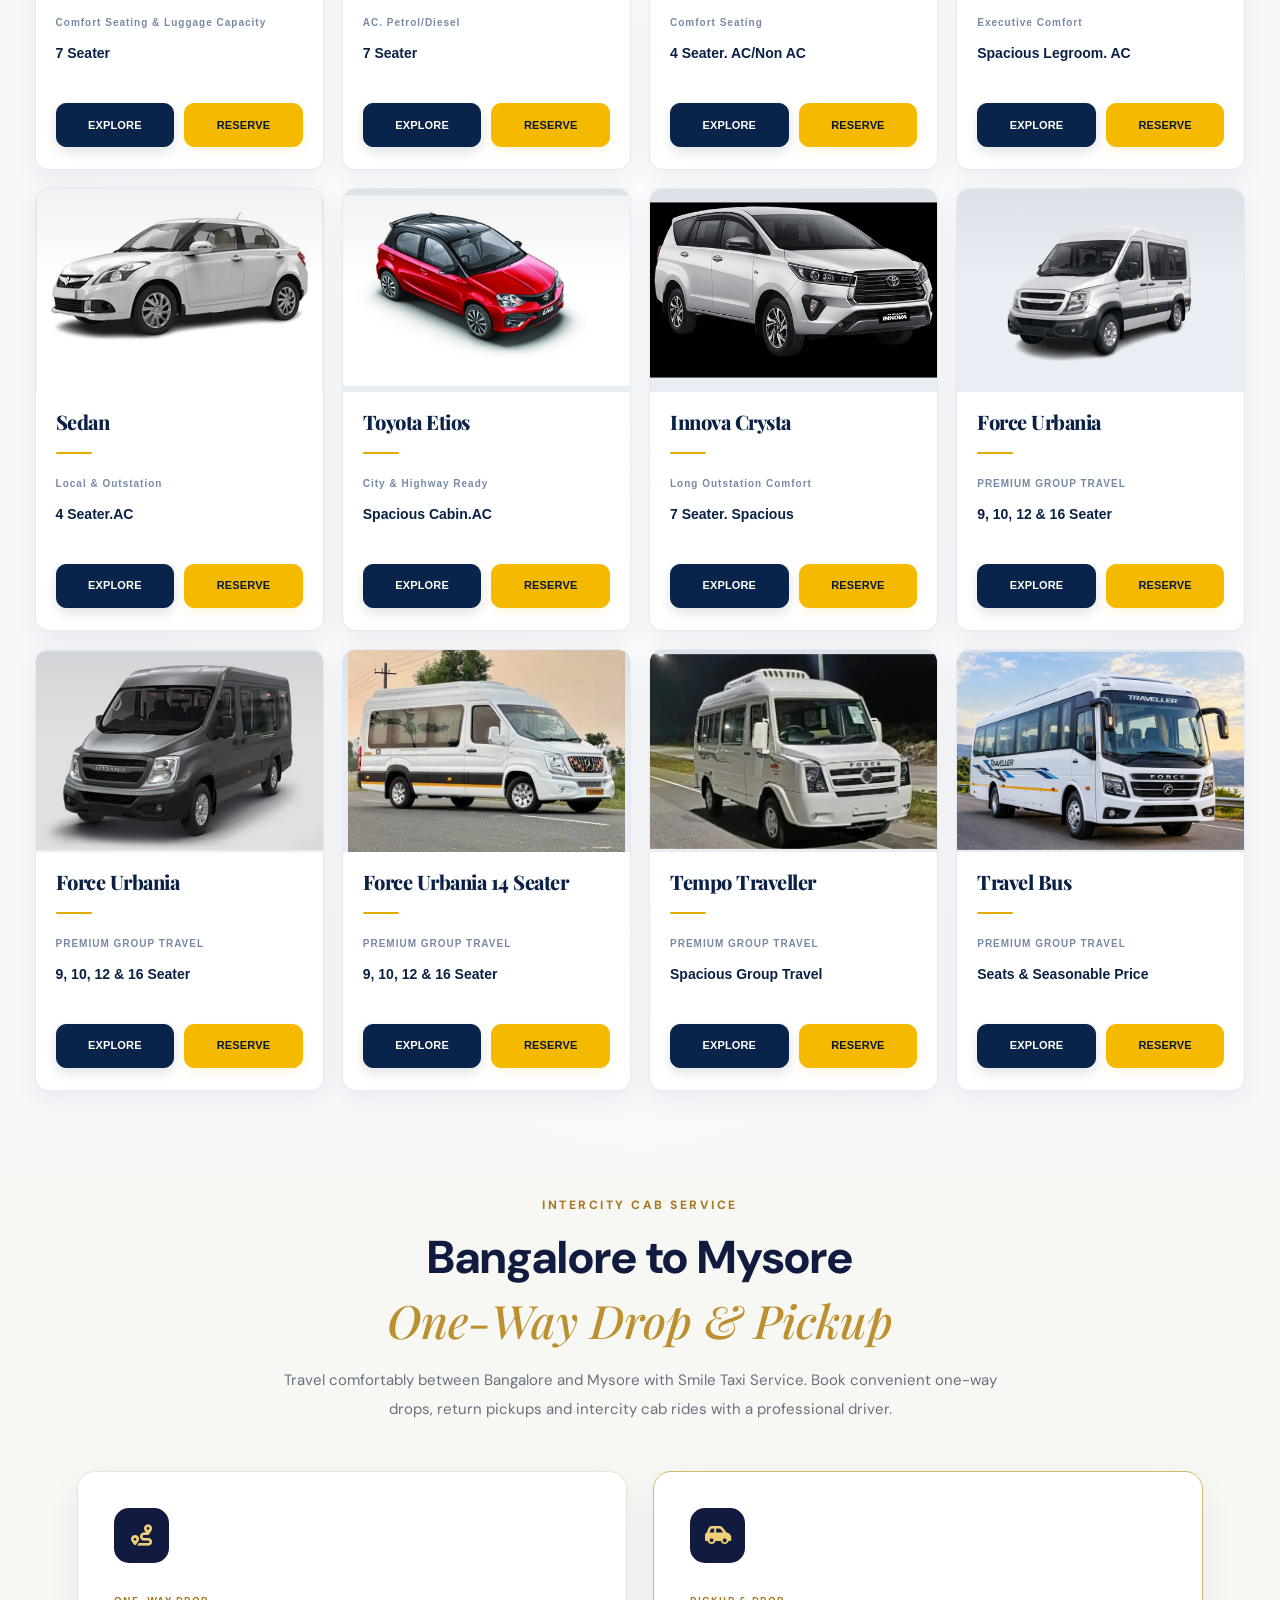
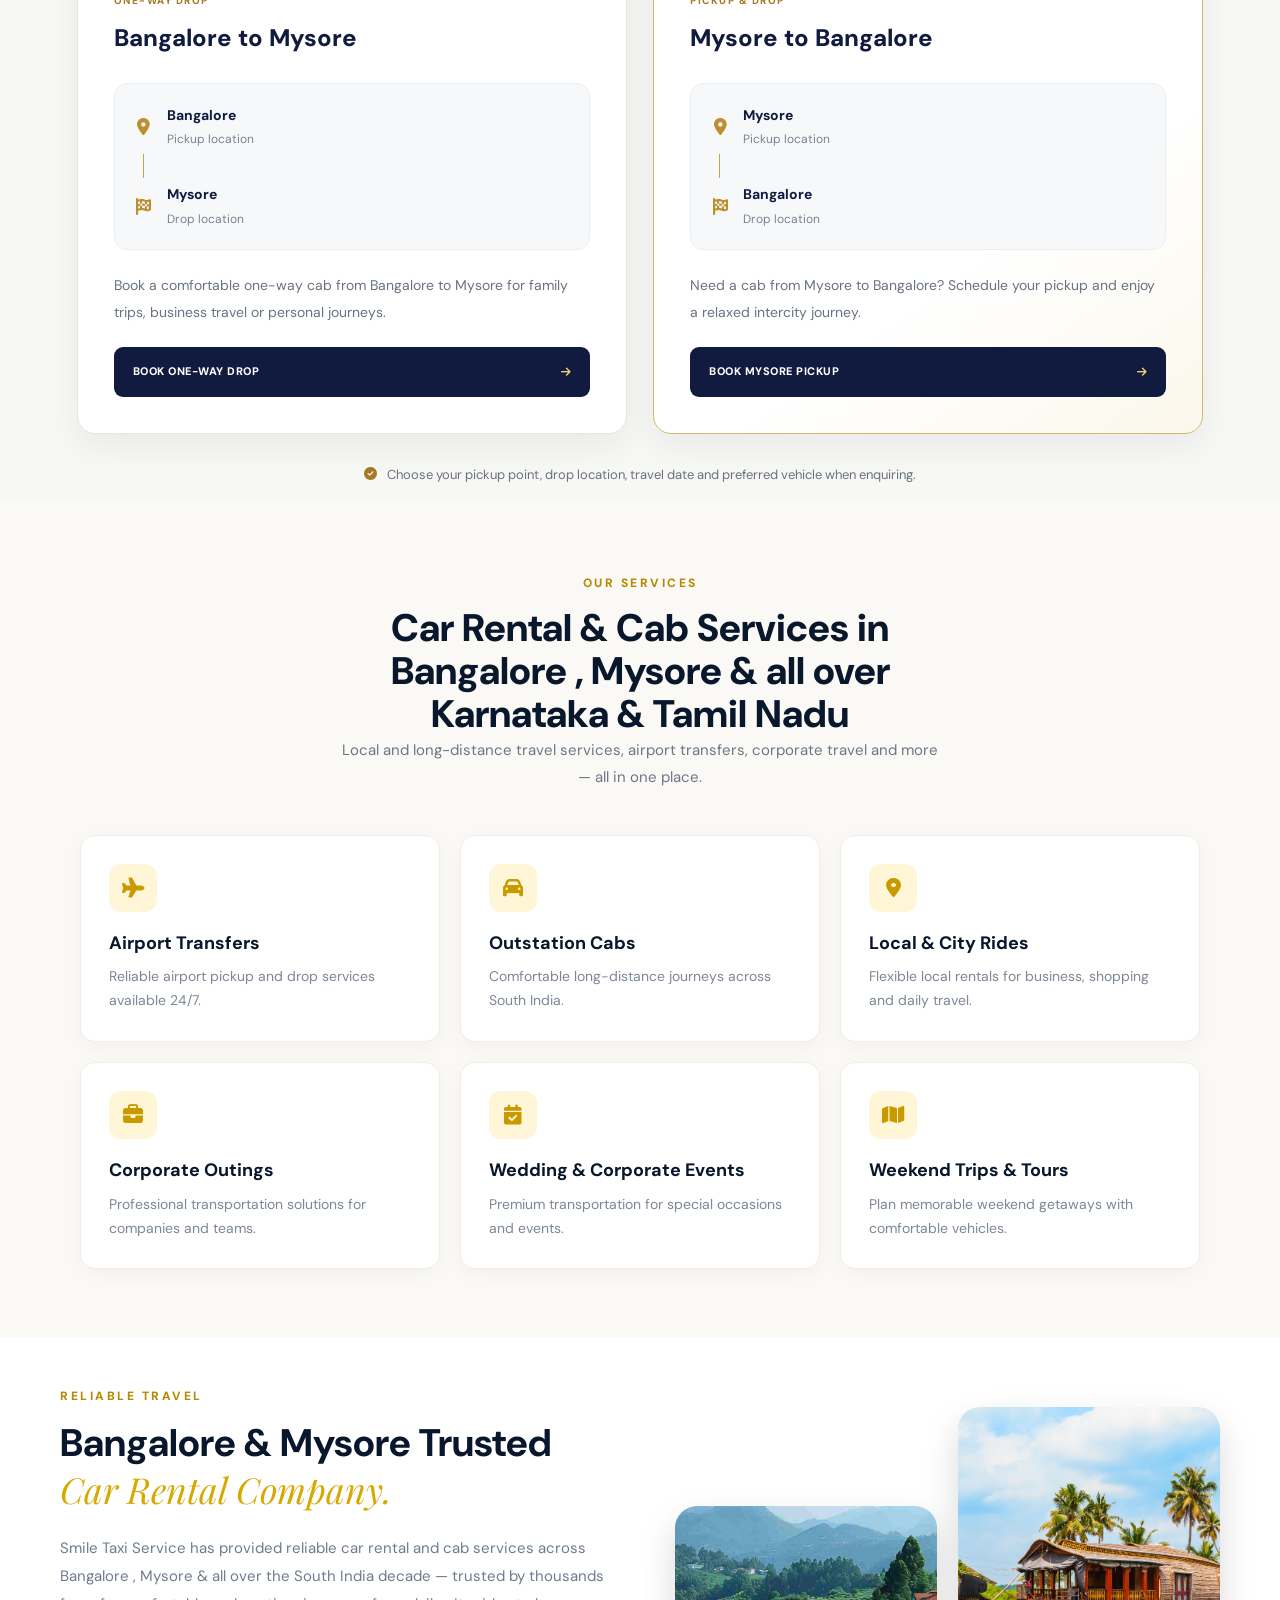
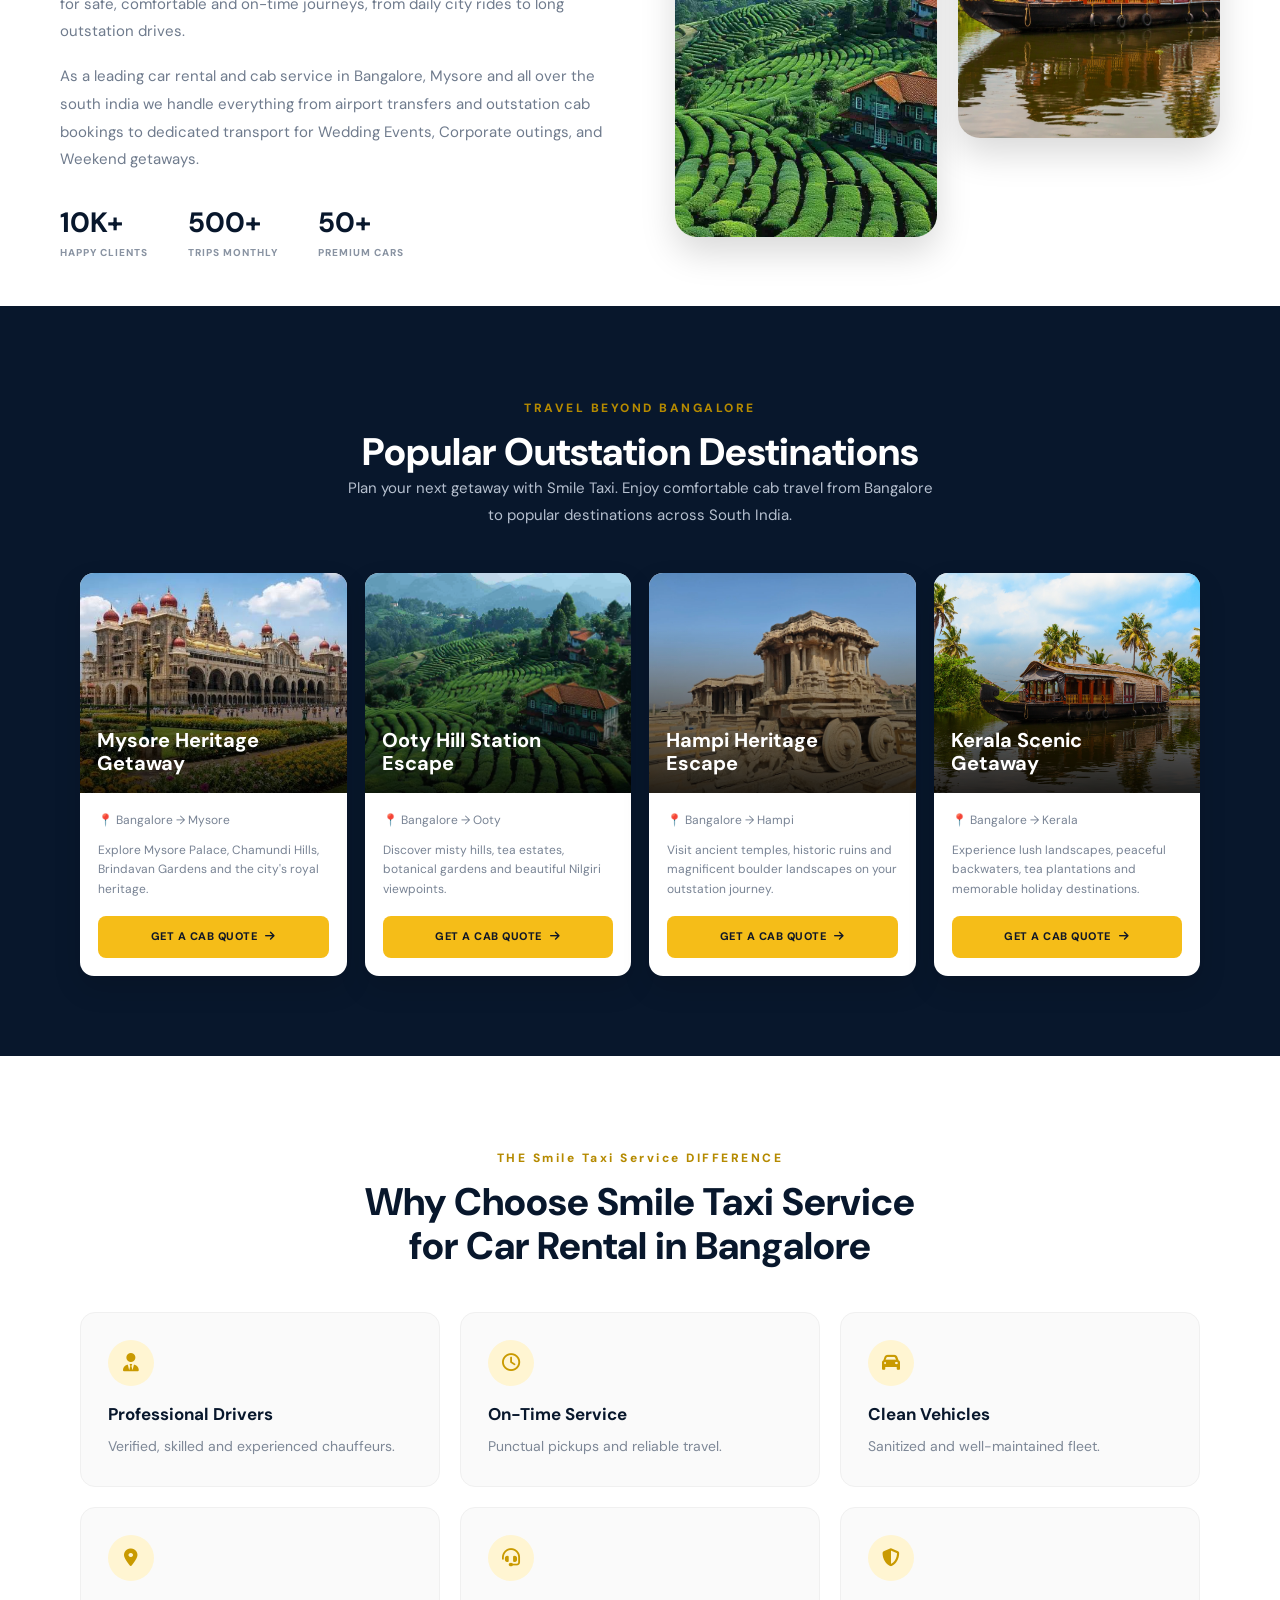
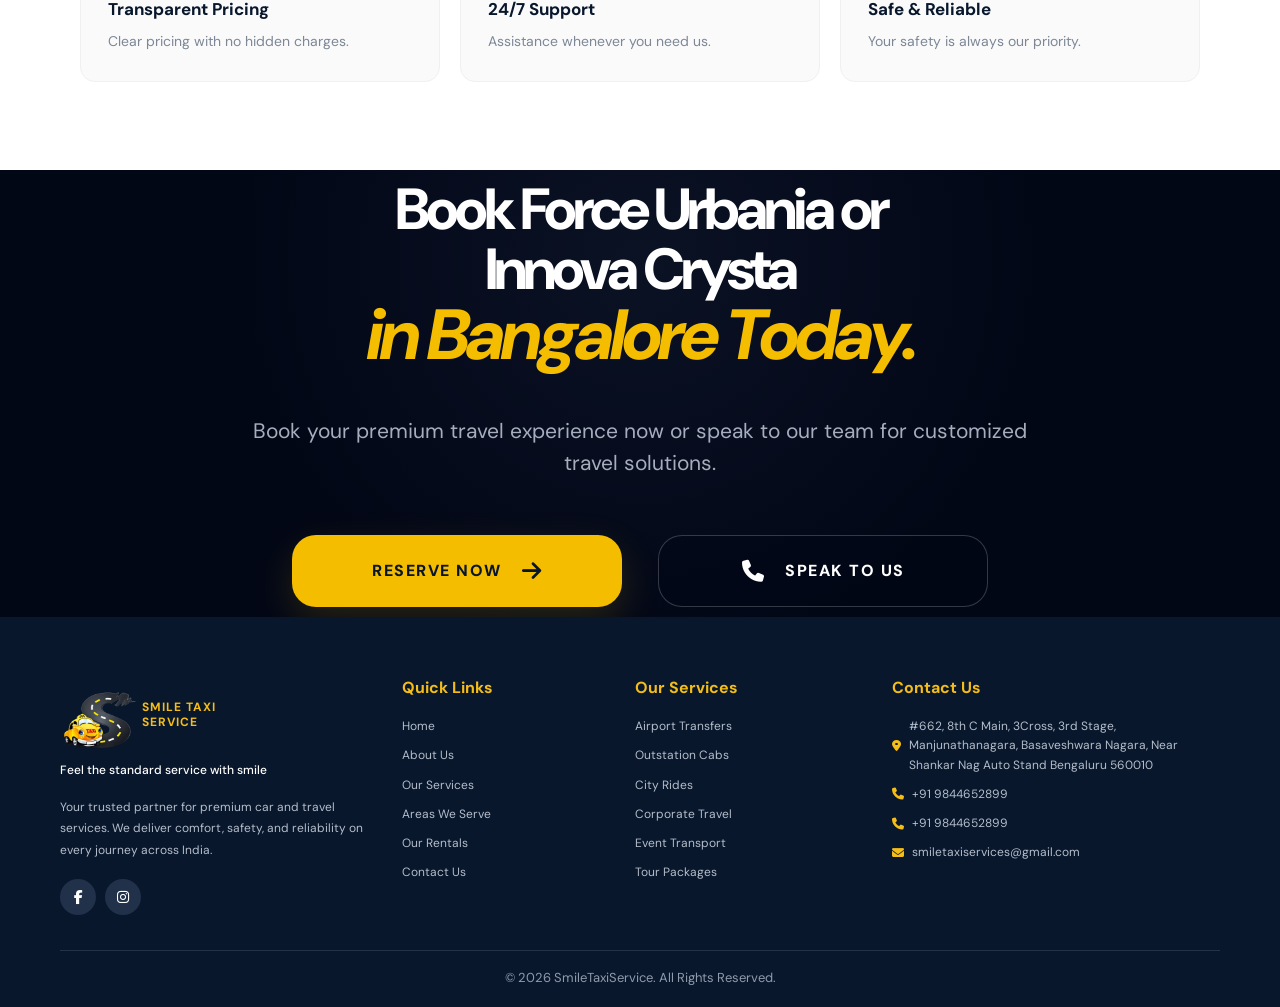
==== commit f3b17a74: "updated" ====
--- a/index.html
+++ b/index.html
@@ -188,7 +188,7 @@
                 </span>
 
                 <strong class="fleet-price">
-                    4 Seater. 2 Bags
+                    7 Seater
                 </strong>
 
                 <div class="fleet-buttons">
@@ -242,7 +242,7 @@
                 </span>
 
                 <strong class="fleet-price">
-                    7 Seater. 4 Bags
+                    7 Seater
                 </strong>
 
                 <div class="fleet-buttons">
@@ -494,7 +494,7 @@
                 </span>
 
                 <strong class="fleet-price">
-                    7 Seater.4 Bags. Spacious
+                    7 Seater. Spacious
                 </strong>
 
                 <div class="fleet-buttons">
--- a/header.css
+++ b/header.css
@@ -350,7 +350,7 @@
         margin: 0 !important;
         padding: 0 !important;
 
-        transform: none !important;
+       
     }
 
     /* HIDE DESKTOP NAVIGATION */
@@ -476,3 +476,30 @@
 }
 
 
+/* DESKTOP + MOBILE: RIGHT TO LEFT */
+
+.st-header .st-logo .st-tagline {
+    display: inline-block !important;
+    white-space: nowrap !important;
+    animation: smileTaglineMove 5s linear infinite !important;
+    -webkit-animation: smileTaglineMove 5s linear infinite !important;
+    will-change: transform;
+}
+
+@keyframes smileTaglineMove {
+    from {
+        transform: translateX(30px);
+    }
+    to {
+        transform: translateX(-30px);
+    }
+}
+
+@-webkit-keyframes smileTaglineMove {
+    from {
+        -webkit-transform: translateX(30px);
+    }
+    to {
+        -webkit-transform: translateX(-30px);
+    }
+}
